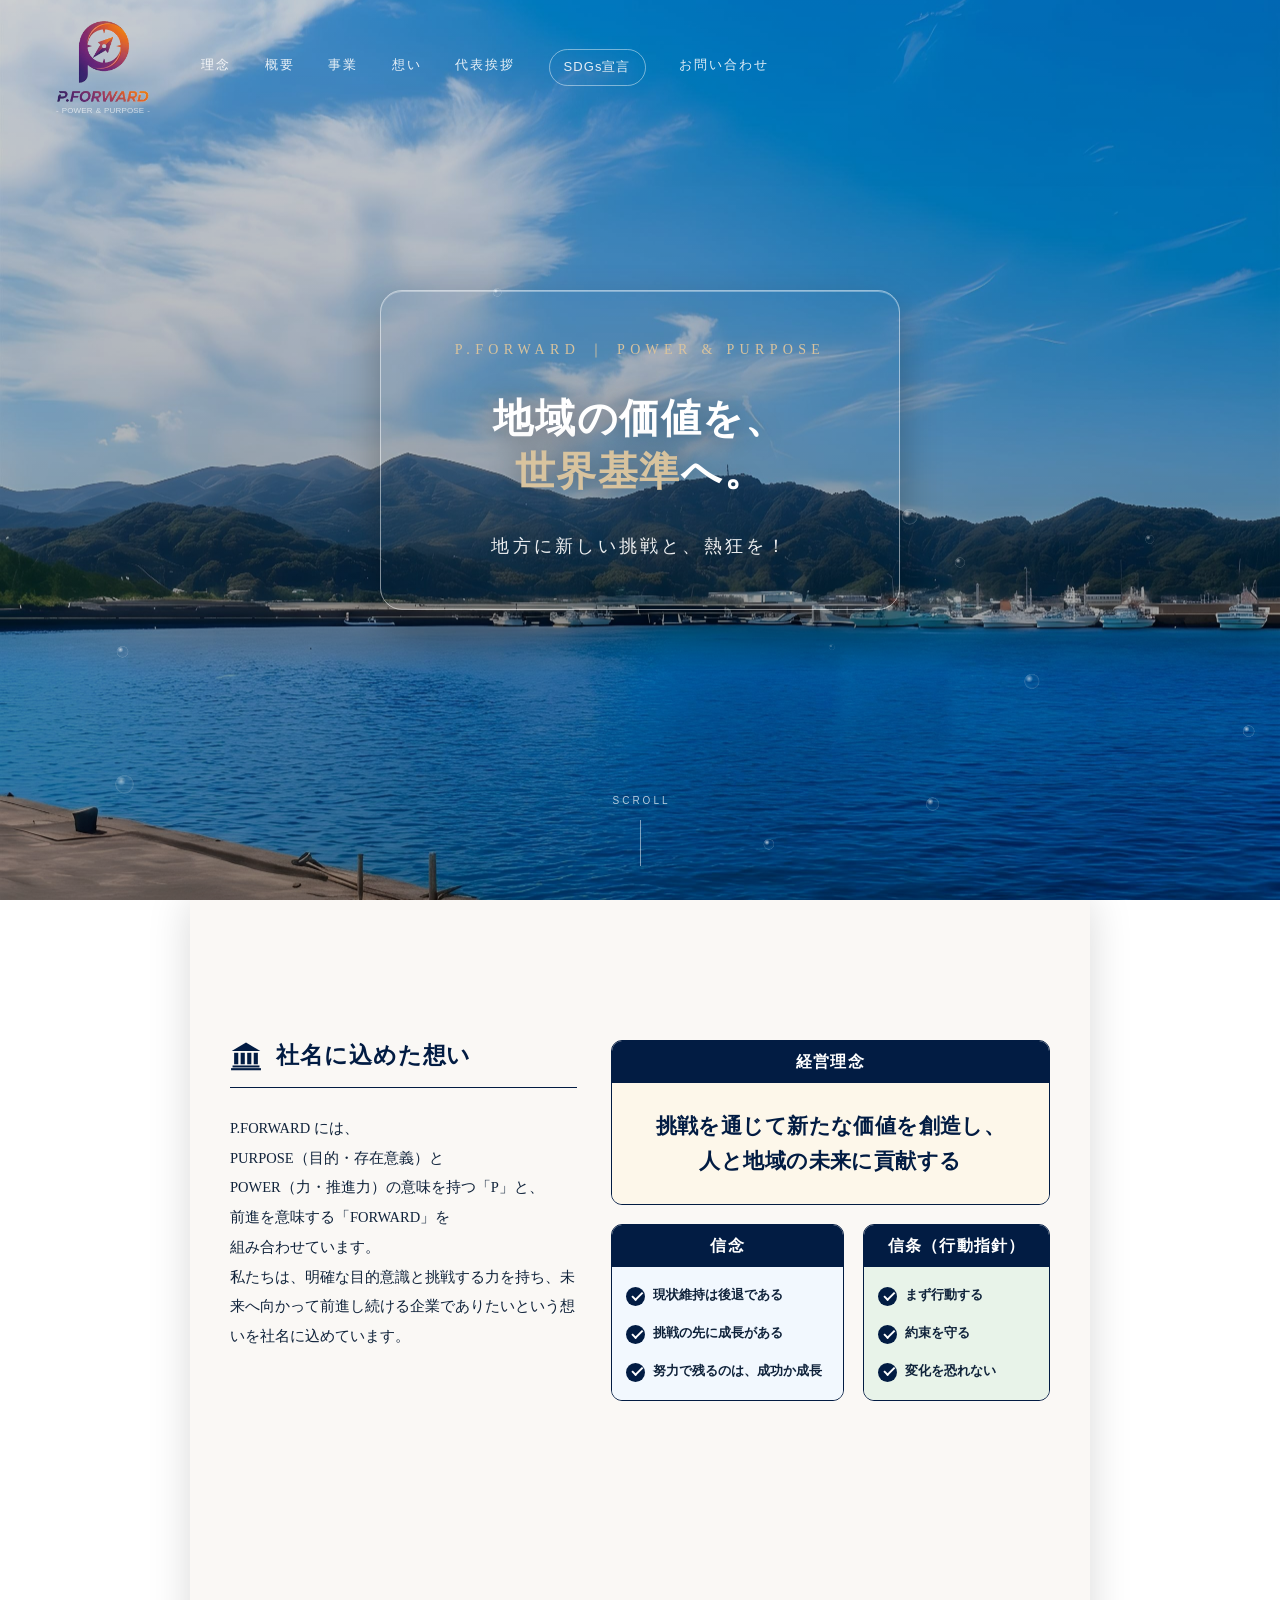
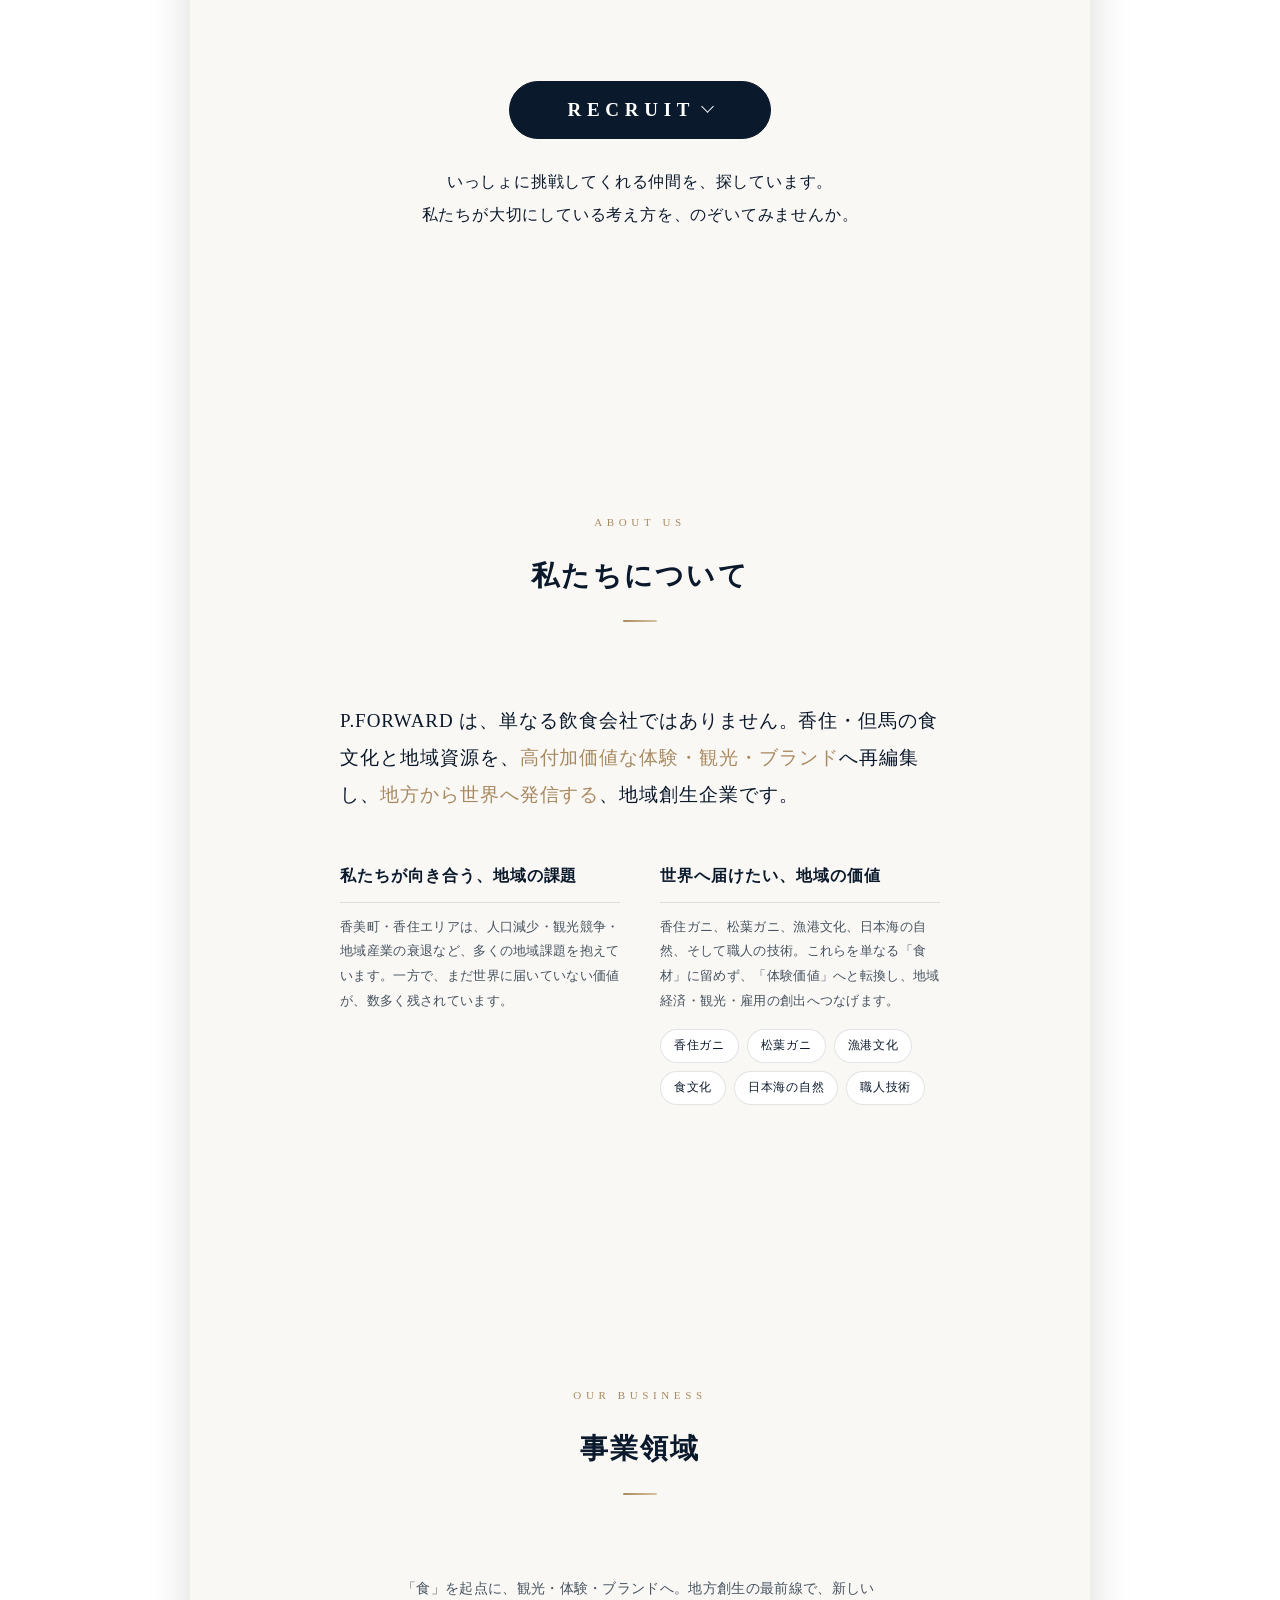
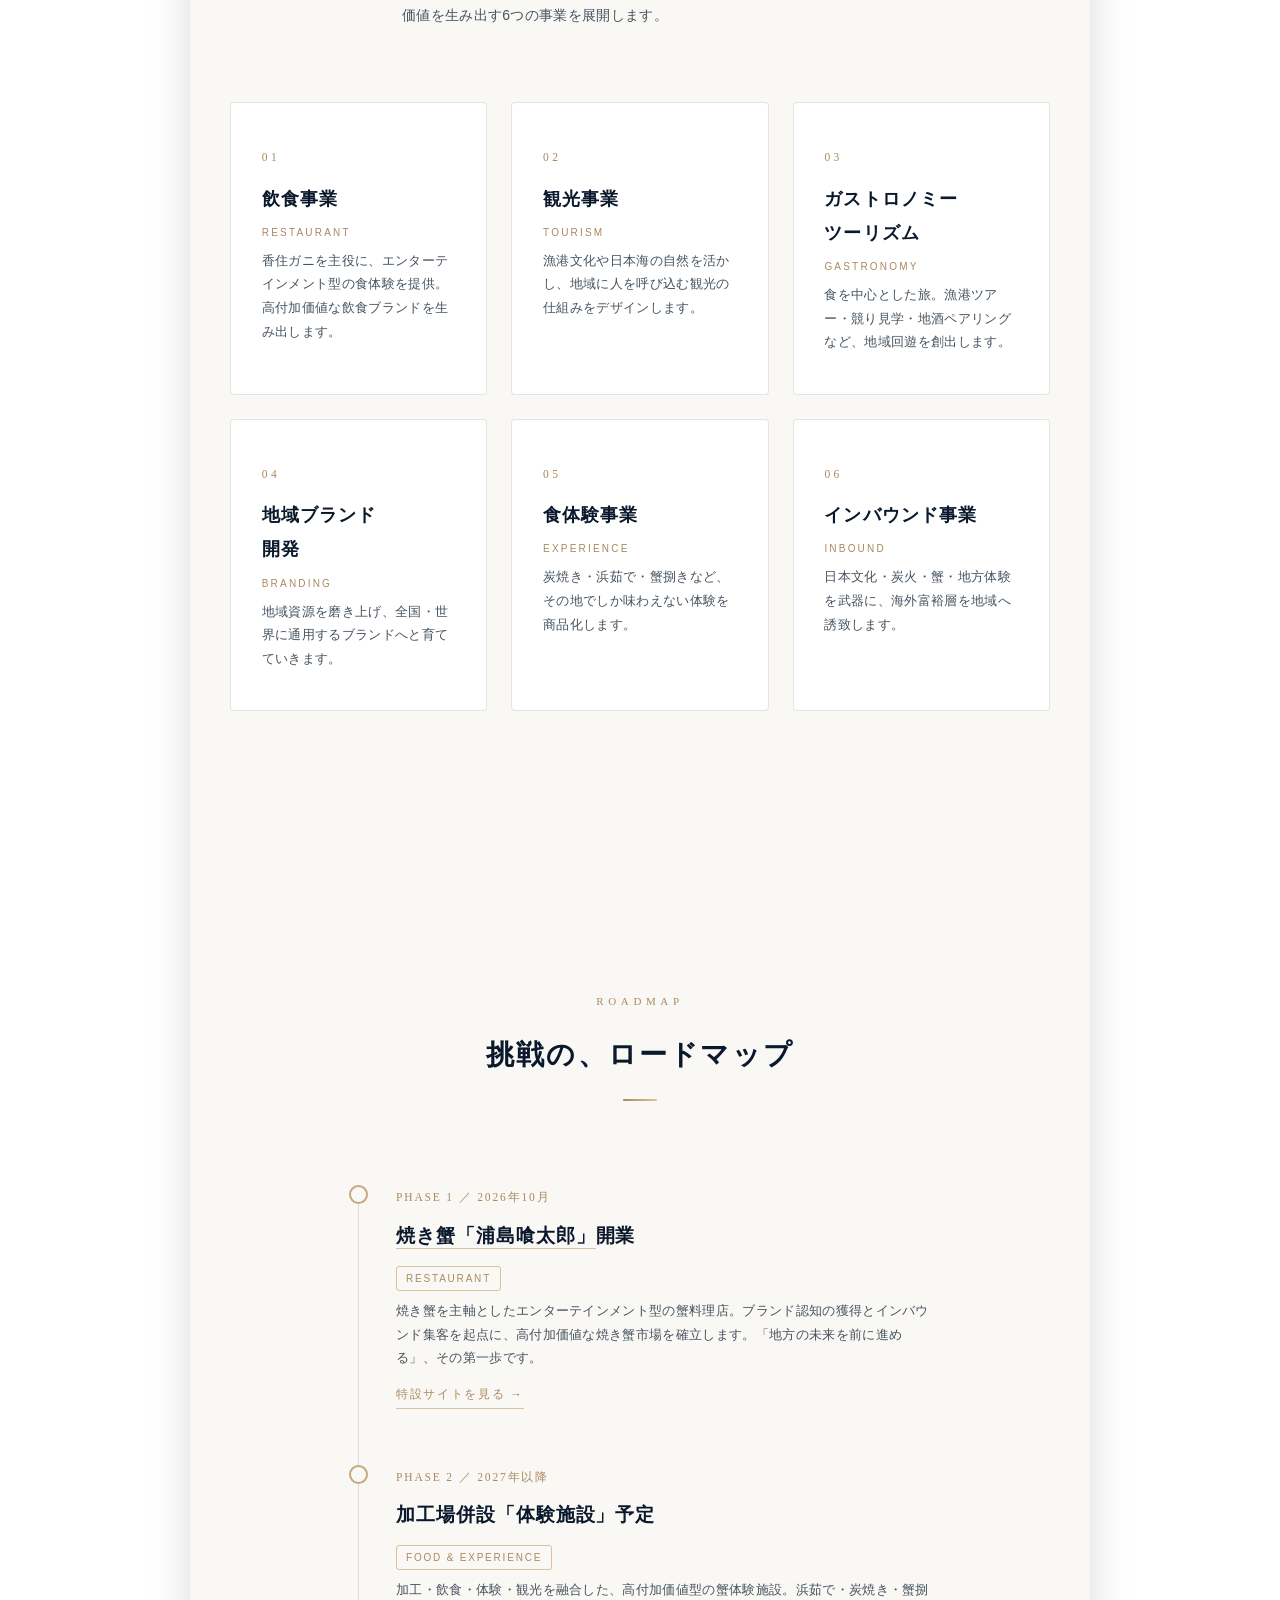
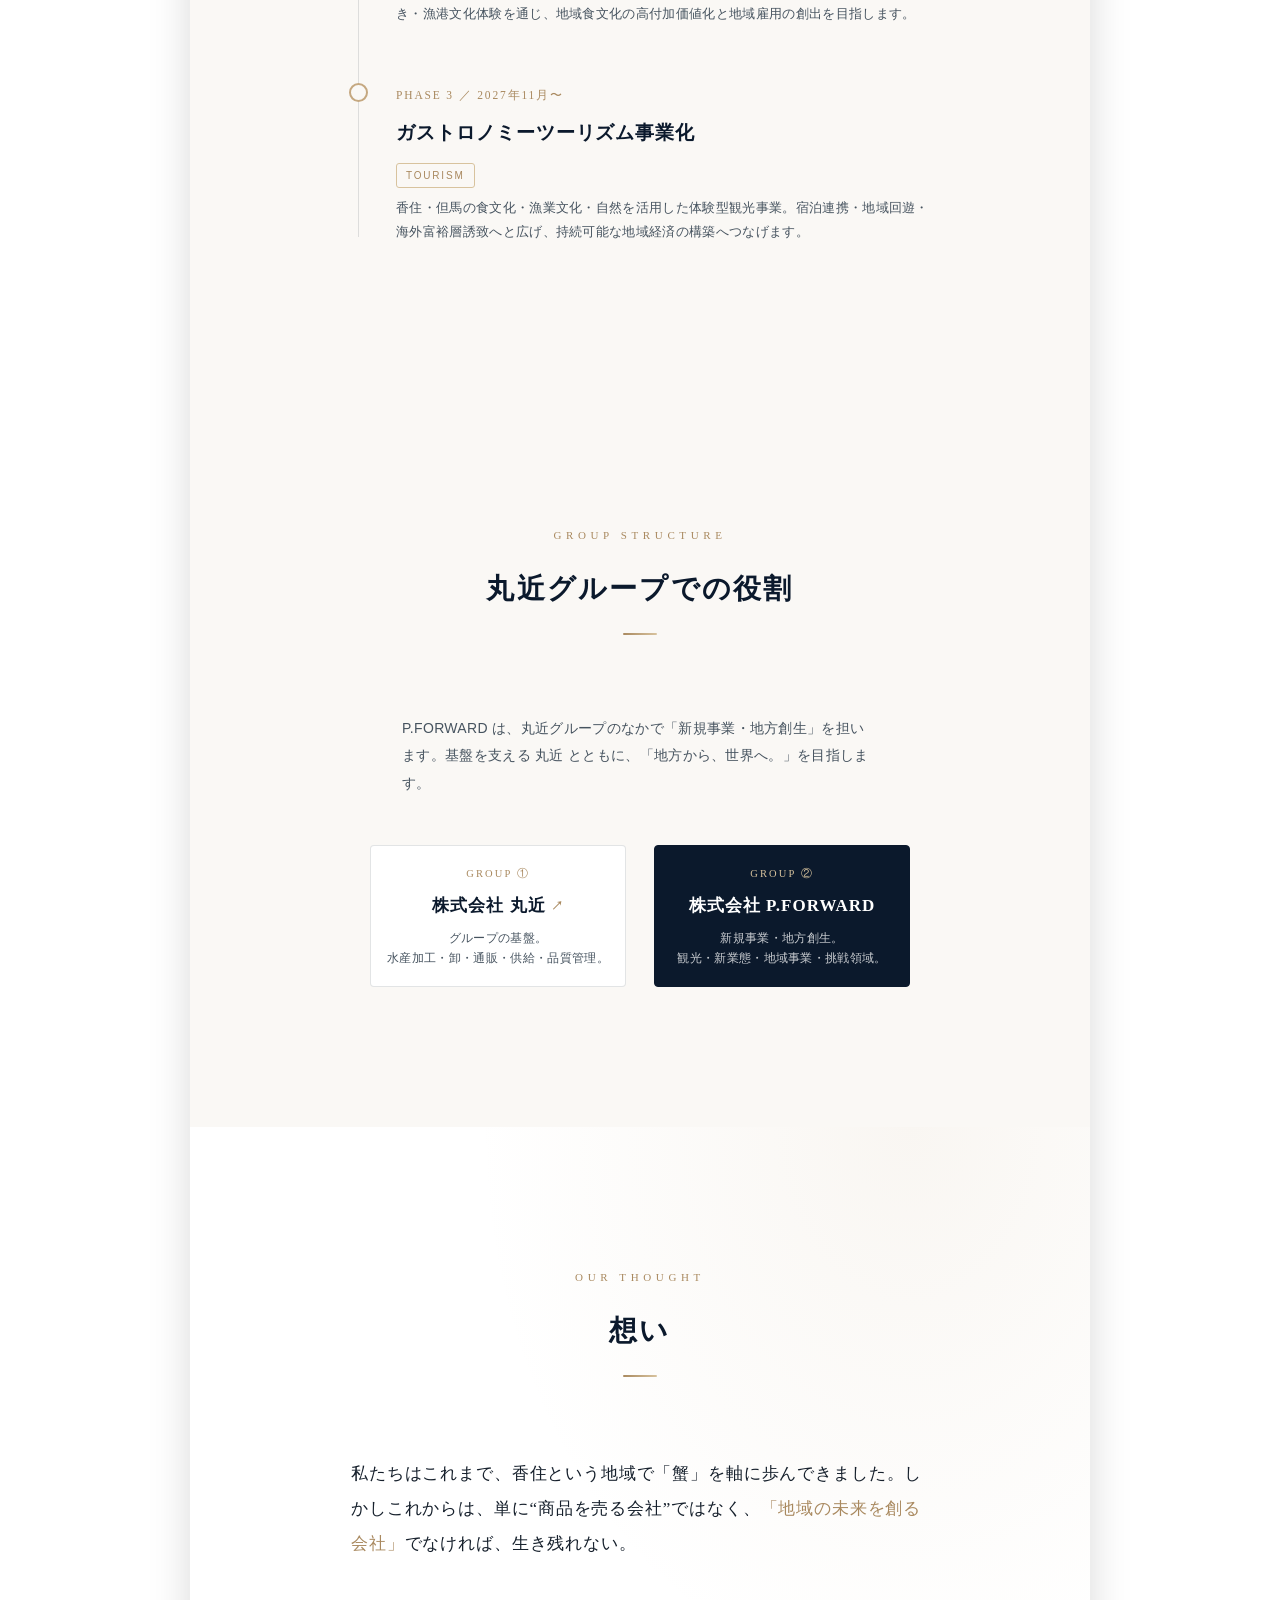
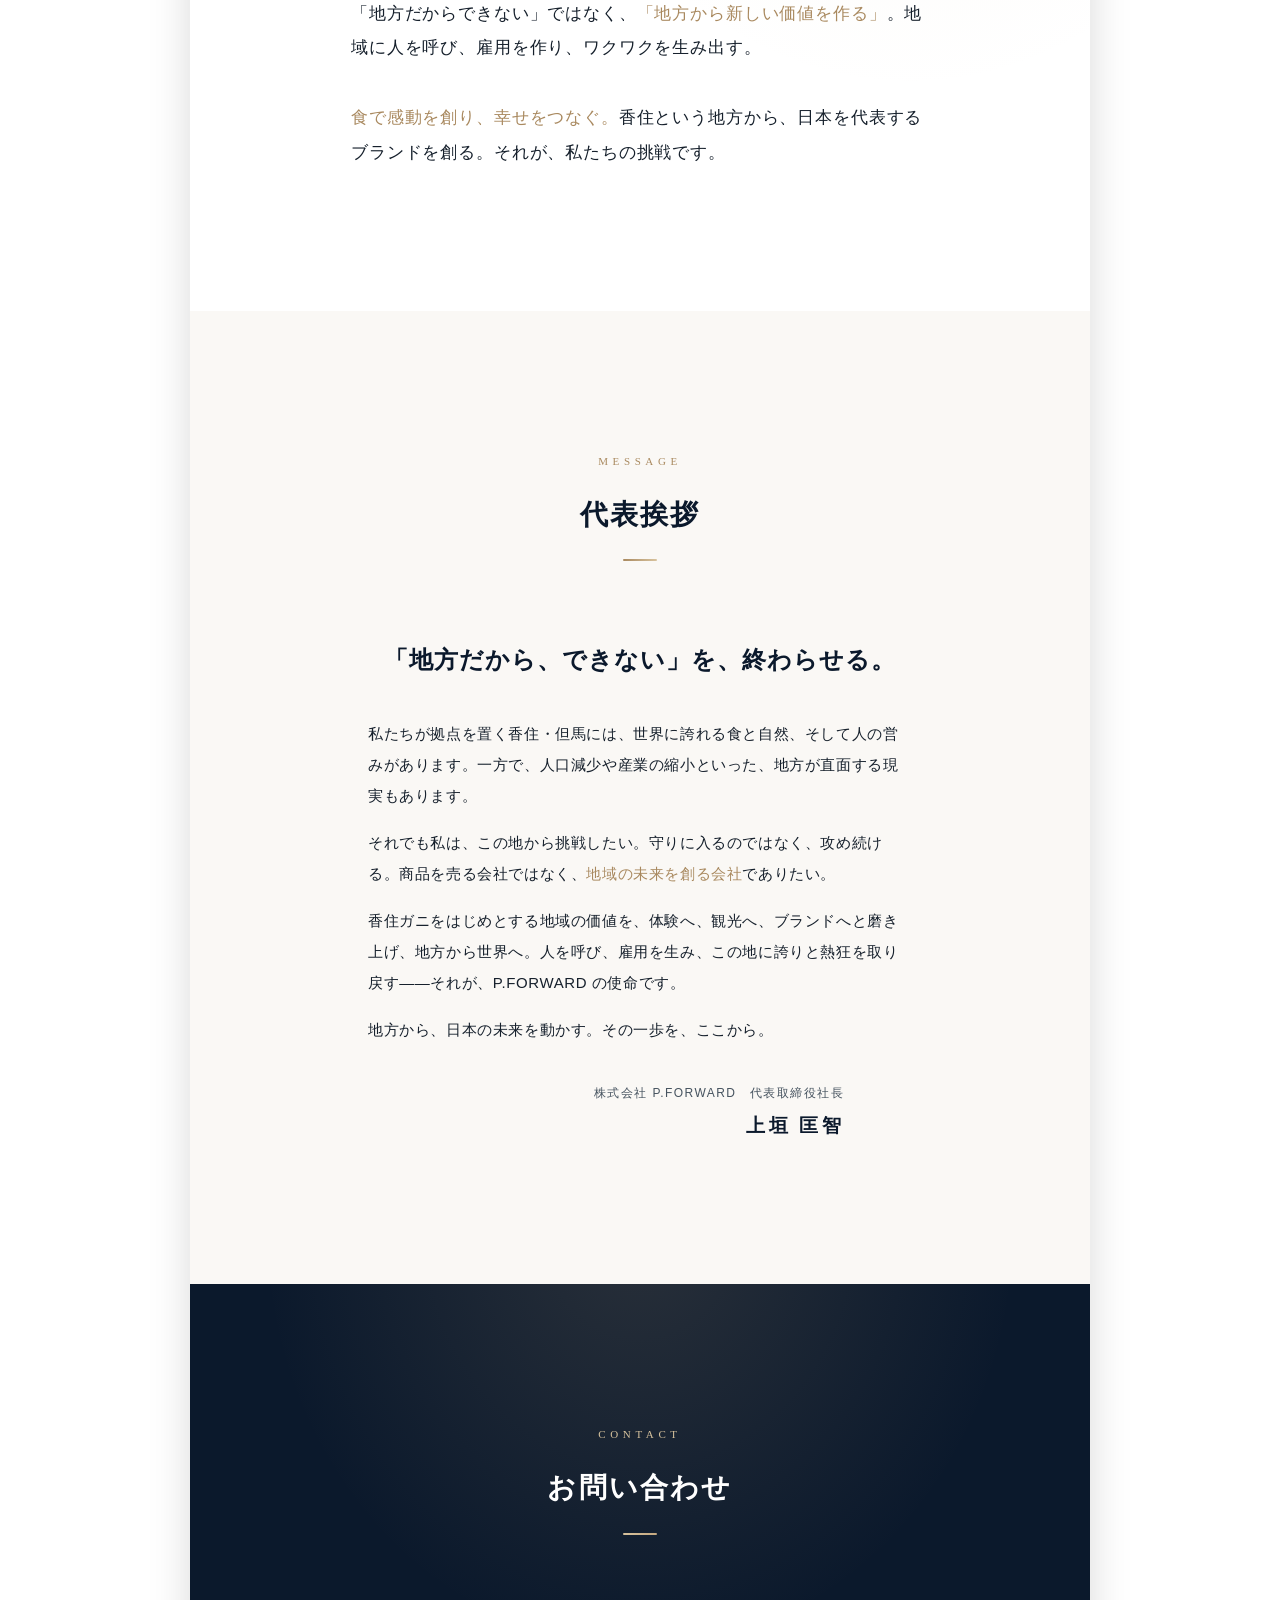
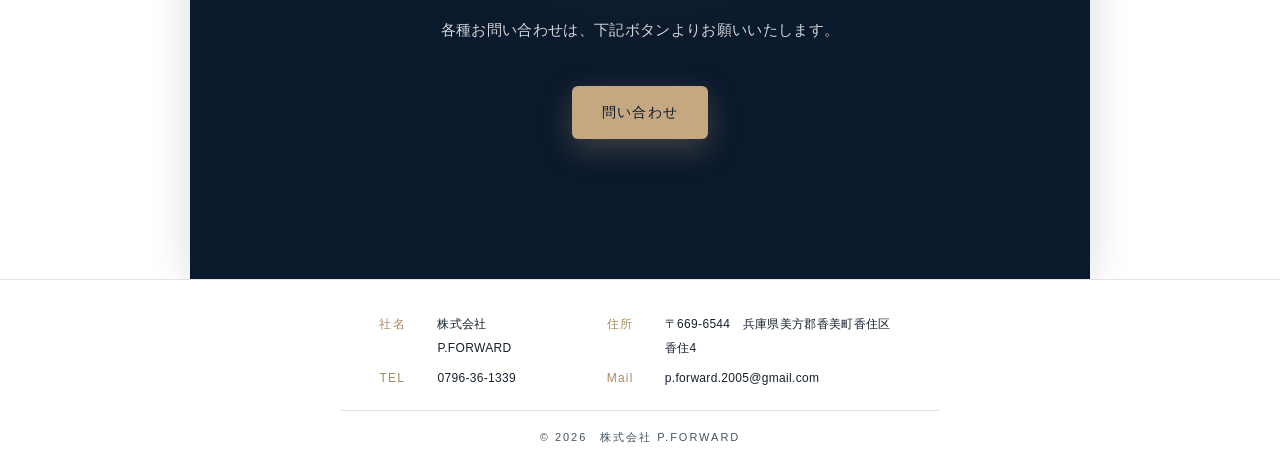
==== index.html @ 1eac5282 "P.FORWARD: ロードマップの店名から浦島喰太郎の特設サイトへリンク index.html の PHASE1 見出し「焼き蟹「浦島喰太郎」開業」のうち、 店名部分を ku-taro.html へ" ====
<!DOCTYPE html>
<html lang="ja">
<head>
<meta charset="UTF-8" />
<meta name="viewport" content="width=device-width, initial-scale=1.0" />
<title>株式会社 P.FORWARD｜公式</title>
<meta name="description" content="株式会社 P.FORWARD（兵庫県香住）｜地域の価値を、世界基準へ。香住・但馬の食文化と地域資源を、高付加価値な体験・観光・ブランドへ再編集し、地方から世界へ発信する地域創生企業です。" />

<!-- ============ ファビコン ============ -->
<link rel="icon" href="images/favicon.ico" sizes="any" />
<link rel="icon" type="image/png" sizes="32x32" href="images/favicon-32.png" />
<link rel="icon" type="image/png" sizes="512x512" href="images/favicon.png" />
<link rel="apple-touch-icon" href="images/apple-touch-icon.png" />

<!-- ============ SEO ============ -->
<meta name="keywords" content="P.FORWARD,地方創生,香住,香美町,但馬,飲食,観光,ガストロノミーツーリズム,インバウンド,兵庫,蟹,香住ガニ,地域ブランド" />
<meta name="author" content="株式会社 P.FORWARD" />
<meta name="robots" content="index, follow" />
<link rel="canonical" href="https://p.forward.mrck.jp/" />

<!-- OGP（SNS・LINE シェア用） -->
<meta property="og:type" content="website" />
<meta property="og:url" content="https://p.forward.mrck.jp/" />
<meta property="og:title" content="株式会社 P.FORWARD｜地域の価値を、世界基準へ" />
<meta property="og:description" content="地域の価値を、世界基準へ。香住・但馬の食文化と地域資源を、高付加価値な体験・観光・ブランドへ再編集し、地方から世界へ発信する地域創生企業。" />
<meta property="og:image" content="https://p.forward.mrck.jp/images/IMG01.jpg" />
<meta property="og:locale" content="ja_JP" />
<meta property="og:site_name" content="株式会社 P.FORWARD" />

<!-- Twitter / X Card -->
<meta name="twitter:card" content="summary_large_image" />
<meta name="twitter:title" content="株式会社 P.FORWARD｜地域の価値を、世界基準へ" />
<meta name="twitter:description" content="地域の価値を、世界基準へ。香住・但馬の食文化と地域資源を高付加価値な体験・観光・ブランドへ。" />
<meta name="twitter:image" content="https://p.forward.mrck.jp/images/IMG01.jpg" />

<!-- 構造化データ（JSON-LD） -->
<script type="application/ld+json">
{
  "@context": "https://schema.org",
  "@type": "Organization",
  "name": "株式会社 P.FORWARD",
  "alternateName": "P.FORWARD Co.,Ltd.",
  "url": "https://p.forward.mrck.jp/",
  "logo": "https://p.forward.mrck.jp/images/logo.png",
  "description": "地域の価値を、世界基準へ。香住・但馬の食文化と地域資源を、高付加価値な体験・観光・ブランドへ再編集し、地方から世界へ発信する地域創生企業。",
  "address": {
    "@type": "PostalAddress",
    "postalCode": "669-6544",
    "addressCountry": "JP",
    "addressRegion": "兵庫県",
    "addressLocality": "美方郡香美町香住区香住4"
  },
  "telephone": "0796-36-1339",
  "email": "p.forward.2005@gmail.com",
  "areaServed": "JP",
  "founder": {
    "@type": "Person",
    "name": "上垣 匡智",
    "jobTitle": "代表取締役社長"
  },
  "contactPoint": {
    "@type": "ContactPoint",
    "telephone": "+81-796-36-1339",
    "email": "p.forward.2005@gmail.com",
    "contactType": "customer service",
    "areaServed": "JP",
    "availableLanguage": ["Japanese"]
  }
}
</script>

<!-- ============ セキュリティ ============ -->
<!-- MIME スニッフィング防止 -->
<meta http-equiv="X-Content-Type-Options" content="nosniff" />
<!-- クリックジャッキング攻撃防止 -->
<meta http-equiv="X-Frame-Options" content="SAMEORIGIN" />
<!-- リファラ情報の制限（外部サイトへの情報漏洩防止） -->
<meta name="referrer" content="strict-origin-when-cross-origin" />
<!-- コンテンツセキュリティポリシー（XSS・不正スクリプト対策） -->
<!-- frame-ancestors でクリックジャッキングを防止（metaでも有効。X-Frame-Optionsはmetaでは効かないため、こちらで担保） -->
<meta http-equiv="Content-Security-Policy"
  content="default-src 'self';
           base-uri 'self';
           object-src 'none';
           frame-ancestors 'none';
           form-action 'self';
           style-src 'self' 'unsafe-inline' https://fonts.googleapis.com;
           font-src 'self' https://fonts.gstatic.com;
           img-src 'self' data: blob:;
           script-src 'self';
           connect-src 'self';" />
<!-- 電話番号の自動リンク化を防止 -->
<meta name="format-detection" content="telephone=no" />

<link rel="preconnect" href="https://fonts.googleapis.com" />
<link rel="preconnect" href="https://fonts.gstatic.com" crossorigin />
<link href="https://fonts.googleapis.com/css2?family=Shippori+Mincho:wght@500;600;700&family=Noto+Sans+JP:wght@300;400;500;700&display=swap" rel="stylesheet" />

<!-- ?v= はキャッシュ対策。CSSを更新したらこの数字も必ず上げること -->
<link rel="stylesheet" href="css/style.css?v=20260831" />
</head>
<body>

<!-- ============ ヘッダー ============ -->
<header class="site" id="header">
  <div class="brand">
    <a href="#top"><img src="images/logo.png" alt="株式会社 P.FORWARD" class="brand-logo" width="339" height="300" decoding="async" fetchpriority="high" /></a>
    <span class="tagline">- POWER &amp; PURPOSE -</span>
  </div>
  <button class="nav-toggle" id="navToggle" aria-label="メニューを開く" aria-expanded="false" aria-controls="primaryNav">
    <span></span><span></span><span></span>
  </button>
  <nav id="primaryNav">
    <div class="nav-panel">
      <a href="#creed">理念</a>
      <a href="#about">概要</a>
      <a href="#direction">事業</a>
      <a href="#thought">想い</a>
      <a href="#message">代表挨拶</a>
      <a href="sdgs.html" class="nav-badge">SDGs宣言</a>
      <a href="#contact">お問い合わせ</a>
    </div>
  </nav>
</header>

<!-- ============ ヒーロー ============ -->
<section class="hero" id="top">
  <div class="hero__slides" id="slides">
    <div class="hero__slide s1 active"></div>
    <div class="hero__slide s3"></div>
    <div class="hero__slide s4"></div>
    <div class="hero__slide s5"></div>
  </div>
  <canvas class="hero__bubbles" aria-hidden="true"></canvas>

  <div class="hero__inner">
    <p class="hero__eyebrow">P.FORWARD ｜ POWER &amp; PURPOSE</p>
    <h1 class="hero__title">地域の価値を、<br /><span class="accent">世界基準</span>へ。</h1>
    <p class="hero__sub">地方に新しい挑戦と、熱狂を！</p>
  </div>

  <div class="hero__scroll"><span>SCROLL</span><i></i></div>
</section>

<!-- ============ 経営理念（社名に込めた想い／経営理念・信念・信条） ============ -->
<div class="content-wrapper">
<section class="section creed" id="creed">
  <div class="wrap">
    <div class="creed__board">

      <!-- 左：社名に込めた想い -->
      <div class="naming reveal">
        <h2 class="naming__head">
          <svg class="naming__icon" viewBox="0 0 24 24" aria-hidden="true" focusable="false">
            <path d="M12 1.9 22.7 8.2H1.3Z" />
            <rect x="3.1"  y="9.6" width="3.1" height="8.6" />
            <rect x="8.0"  y="9.6" width="3.1" height="8.6" />
            <rect x="12.9" y="9.6" width="3.1" height="8.6" />
            <rect x="17.8" y="9.6" width="3.1" height="8.6" />
            <rect x="1.9"  y="19.1" width="20.2" height="1.5" />
            <rect x="0.8"  y="21.1" width="22.4" height="1.6" />
          </svg>
          社名に込めた想い
        </h2>
        <p class="naming__body">
          P.FORWARD には、<br />
          PURPOSE（目的・存在意義）と<br />
          POWER（力・推進力）の意味を持つ「P」と、<br />
          前進を意味する「FORWARD」を<br />
          組み合わせています。<br />
          私たちは、明確な目的意識と挑戦する力を持ち、未来へ向かって前進し続ける企業でありたいという想いを社名に込めています。
        </p>
      </div>

      <!-- 右：経営理念／信念／信条 -->
      <div class="creed__panels">
        <div class="pbox pbox--mission reveal">
          <p class="pbox__head">経営理念</p>
          <div class="pbox__body">
            <p class="pbox__stmt">挑戦を通じて新たな価値を創造し、<br />人と地域の未来に貢献する</p>
          </div>
        </div>

        <div class="creed__duo">
          <div class="pbox pbox--belief reveal">
            <p class="pbox__head">信念</p>
            <div class="pbox__body">
              <ul class="checks">
                <li>現状維持は後退である</li>
                <li>挑戦の先に成長がある</li>
                <li>努力で残るのは、成功か成長</li>
              </ul>
            </div>
          </div>
          <div class="pbox pbox--credo reveal">
            <p class="pbox__head">信条（行動指針）</p>
            <div class="pbox__body">
              <ul class="checks">
                <li>まず行動する</li>
                <li>約束を守る</li>
                <li>変化を恐れない</li>
              </ul>
            </div>
          </div>
        </div>
      </div>

    </div>
  </div>
</section>

<!-- ============ リクルート（RECRUIT／捨てる信念） ============ -->
<section class="section recruit" id="recruit">
  <div class="wrap">
    <div class="recruit__cta reveal">
      <button class="recruit__btn" id="recruitToggle" type="button"
              aria-expanded="false" aria-controls="recruitPanel">
        <span class="recruit__btn-en">RECRUIT</span>
        <span class="recruit__btn-mark" aria-hidden="true"></span>
      </button>
      <p class="recruit__lead">
        いっしょに挑戦してくれる仲間を、探しています。<br />
        私たちが大切にしている考え方を、のぞいてみませんか。
      </p>
    </div>

    <div class="recruit__panel" id="recruitPanel" hidden>
      <div class="discard">
        <p class="discard__ribbon">捨てる信念</p>
        <p class="discard__sub"><em>20代</em>で「化ける奴」がこっそり捨てた <em>10</em> のこと</p>
        <ul class="discard__grid">
        <li class="dc__item">
          <p class="dc__title"><span class="dc__no">1</span>嫌われないための</p>
          <p class="dc__label">【八方美人】</p>
          <svg class="dc__icon" viewBox="0 0 36 36" aria-hidden="true" focusable="false"><path d="M3.5 11.2c0-1.5 1.2-2.6 2.7-2.4 2.9.4 6 .4 8.9 0 1.5-.2 2.7.9 2.7 2.4 0 9.6-3 16.4-7.2 16.4S3.5 20.8 3.5 11.2Z"/><circle cx="8" cy="15" r="1.6" fill="var(--dc-card)"/><circle cx="13.6" cy="15" r="1.6" fill="var(--dc-card)"/><path d="M8.2 20.4c1.5 1.5 4.1 1.5 5.6 0" fill="none" stroke="var(--dc-card)" stroke-width="1.5" stroke-linecap="round"/><path d="M18.4 15.6c0-1.5 1.2-2.6 2.7-2.4 2.9.4 6 .4 8.9 0 1.5-.2 2.7.9 2.7 2.4 0 9.6-3 16.4-7.2 16.4s-7.1-6.8-7.1-16.4Z"/><circle cx="22.9" cy="19.4" r="1.6" fill="var(--dc-card)"/><circle cx="28.5" cy="19.4" r="1.6" fill="var(--dc-card)"/><path d="M22.6 26.6c1.6-1.6 4.6-1.6 6.2 0" fill="none" stroke="var(--dc-card)" stroke-width="1.5" stroke-linecap="round"/></svg>
        </li>
        <li class="dc__item">
          <p class="dc__title"><span class="dc__no">2</span>群れて傷を舐め合う</p>
          <p class="dc__label">【ぬるい友達】</p>
          <svg class="dc__icon" viewBox="0 0 36 36" aria-hidden="true" focusable="false"><circle cx="8.5" cy="13.5" r="4"/><path d="M2 27c0-3.6 2.9-6.5 6.5-6.5S15 23.4 15 27v1.5H2Z"/><circle cx="27.5" cy="13.5" r="4"/><path d="M21 27c0-3.6 2.9-6.5 6.5-6.5S34 23.4 34 27v1.5H21Z"/><circle cx="18" cy="11" r="5"/><path d="M9.6 27.4C9.6 22.8 13.4 19 18 19s8.4 3.8 8.4 8.4V30H9.6Z"/></svg>
        </li>
        <li class="dc__item">
          <p class="dc__title"><span class="dc__no">3</span>成果を出したことがない人の</p>
          <p class="dc__label">【アドバイス】</p>
          <svg class="dc__icon" viewBox="0 0 36 36" aria-hidden="true" focusable="false"><path d="M3 12.6C3 9.5 5.5 7 8.6 7h11.2c3.1 0 5.6 2.5 5.6 5.6v5.2c0 3.1-2.5 5.6-5.6 5.6h-6.6L8 28.6V23.4h.6C5.5 23.4 3 20.9 3 17.8Z" fill="none" stroke="currentColor" stroke-width="2" stroke-linejoin="round"/><circle cx="26.5" cy="24" r="7" fill="none" stroke="currentColor" stroke-width="2"/><path d="m23.6 21.1 5.8 5.8m0-5.8-5.8 5.8" fill="none" stroke="currentColor" stroke-width="2" stroke-linecap="round"/></svg>
        </li>
        <li class="dc__item">
          <p class="dc__title"><span class="dc__no">4</span>自分の非を認めない</p>
          <p class="dc__label">【ちっぽけなプライド】</p>
          <svg class="dc__icon" viewBox="0 0 36 36" aria-hidden="true" focusable="false"><path d="M18 5.5v3M11.6 7.6l1.6 2.6M24.4 7.6l-1.6 2.6" fill="none" stroke="currentColor" stroke-width="2" stroke-linecap="round"/><circle cx="18" cy="16" r="4.4" fill="none" stroke="currentColor" stroke-width="2"/><path d="M8 30c0-4.4 4.5-7.4 10-7.4S28 25.6 28 30" fill="none" stroke="currentColor" stroke-width="2" stroke-linecap="round"/><path d="m9.4 25.4 17.2 3.2M26.6 25.4 9.4 28.6" fill="none" stroke="currentColor" stroke-width="2" stroke-linecap="round"/></svg>
        </li>
        <li class="dc__item">
          <p class="dc__title"><span class="dc__no">5</span>「いつか報われる」という</p>
          <p class="dc__label">【神頼みの思考】</p>
          <svg class="dc__icon" viewBox="0 0 36 36" aria-hidden="true" focusable="false"><path d="M3 7.2h30v3.4H3zM5.4 12.6h25.2v2.8H5.4zM8.6 15.4h3.6V30H8.6zM23.8 15.4h3.6V30h-3.6z"/></svg>
        </li>
        <li class="dc__item">
          <p class="dc__title"><span class="dc__no">6</span>一回断られただけで折れる</p>
          <p class="dc__label">【豆腐のメンタル】</p>
          <svg class="dc__icon" viewBox="0 0 36 36" aria-hidden="true" focusable="false"><path d="M18 4.6 31.4 11v14L18 31.4 4.6 25V11Z" fill="none" stroke="currentColor" stroke-width="2" stroke-linejoin="round"/><path d="M4.6 11 18 17.4 31.4 11M18 17.4v14" fill="none" stroke="currentColor" stroke-width="2" stroke-linejoin="round"/></svg>
        </li>
        <li class="dc__item">
          <p class="dc__title"><span class="dc__no">7</span>過去の栄光を語る</p>
          <p class="dc__label">【居心地のいい時間】</p>
          <svg class="dc__icon" viewBox="0 0 36 36" aria-hidden="true" focusable="false"><path d="M8 4.4h20M8 31.6h20" fill="none" stroke="currentColor" stroke-width="2.4" stroke-linecap="round"/><path d="M10.6 4.4c0 6.6 7.4 9.4 7.4 13.6S10.6 25 10.6 31.6M25.4 4.4c0 6.6-7.4 9.4-7.4 13.6s7.4 7 7.4 13.6" fill="none" stroke="currentColor" stroke-width="2" stroke-linejoin="round"/><path d="M14 27.6c1.2-1.6 6.8-1.6 8 0" fill="none" stroke="currentColor" stroke-width="2" stroke-linecap="round"/></svg>
        </li>
        <li class="dc__item">
          <p class="dc__title"><span class="dc__no">8</span>自分より格下の人間と比べる</p>
          <p class="dc__label">【安心感】</p>
          <svg class="dc__icon" viewBox="0 0 36 36" aria-hidden="true" focusable="false"><rect x="4" y="23.6" width="5.6" height="7.6" rx="1"/><rect x="12.2" y="18.6" width="5.6" height="12.6" rx="1"/><rect x="20.4" y="13" width="5.6" height="18.2" rx="1"/><rect x="28.6" y="7" width="5.6" height="24.2" rx="1"/></svg>
        </li>
        <li class="dc__item">
          <p class="dc__title"><span class="dc__no">9</span>感情に振り回される</p>
          <p class="dc__label">【ムラのある行動】</p>
          <svg class="dc__icon" viewBox="0 0 36 36" aria-hidden="true" focusable="false"><path d="M2 22.4h3.4l2.2-4.6 2.6 11.4 3-24.4 3.2 27 3-21.4 2.6 13.6 2.4-8.2 2.2 4.6H34" fill="none" stroke="currentColor" stroke-width="2" stroke-linecap="round" stroke-linejoin="round"/></svg>
        </li>
        <li class="dc__item">
          <p class="dc__title"><span class="dc__no">10</span>誰かがチャンスをくれるという</p>
          <p class="dc__label">【受動的な甘え】</p>
          <svg class="dc__icon" viewBox="0 0 36 36" aria-hidden="true" focusable="false"><rect x="5.4" y="13" width="4" height="10.4" rx="2"/><rect x="10.4" y="8" width="4" height="14.4" rx="2"/><rect x="15.4" y="6" width="4" height="16.4" rx="2"/><rect x="20.4" y="9" width="4" height="13.4" rx="2"/><path d="M5.4 19.6h19v5c0 3.5-2.8 6.3-6.3 6.3h-6.4c-3.5 0-6.3-2.8-6.3-6.3v-5Z"/><path d="M28.4 9.8 32.6 7M29.6 14.8l4.4.2M26 5.6 28.6 2.2" fill="none" stroke="currentColor" stroke-width="2" stroke-linecap="round"/></svg>
        </li>
        </ul>
      </div>
      <div class="recruit__backwrap">
        <button class="recruit__back" id="recruitBack" type="button">戻る</button>
      </div>
    </div>
  </div>
</section>

<!-- ============ 概要（About / 事業背景） ============ -->
<section class="section" id="about">
  <div class="wrap">
    <div class="sec-head reveal">
      <span class="en">ABOUT US</span>
      <h2 class="ja">私たちについて</h2>
    </div>

    <p class="about__lead reveal">
      P.FORWARD は、単なる飲食会社ではありません。香住・但馬の食文化と地域資源を、<span class="accent">高付加価値な体験・観光・ブランド</span>へ再編集し、<span class="accent">地方から世界へ発信する</span>、地域創生企業です。
    </p>

    <div class="about__cols">
      <div class="reveal">
        <h3>私たちが向き合う、地域の課題</h3>
        <p>香美町・香住エリアは、人口減少・観光競争・地域産業の衰退など、多くの地域課題を抱えています。一方で、まだ世界に届いていない価値が、数多く残されています。</p>
      </div>
      <div class="reveal">
        <h3>世界へ届けたい、地域の価値</h3>
        <p>香住ガニ、松葉ガニ、漁港文化、日本海の自然、そして職人の技術。これらを単なる「食材」に留めず、「体験価値」へと転換し、地域経済・観光・雇用の創出へつなげます。</p>
        <div class="tags">
          <span>香住ガニ</span><span>松葉ガニ</span><span>漁港文化</span>
          <span>食文化</span><span>日本海の自然</span><span>職人技術</span>
        </div>
      </div>
    </div>
  </div>
</section>

<!-- ============ 方向性（事業領域） ============ -->
<section class="section creed" id="direction">
  <div class="wrap">
    <div class="sec-head reveal">
      <span class="en">OUR BUSINESS</span>
      <h2 class="ja">事業領域</h2>
    </div>
    <p class="lead reveal">
      「食」を起点に、観光・体験・ブランドへ。地方創生の最前線で、新しい価値を生み出す6つの事業を展開します。
    </p>
    <div class="cards" style="margin-top:clamp(40px,6vw,72px);">
      <div class="card reveal"><span class="no">01</span><h3>飲食事業<small>RESTAURANT</small></h3><p>香住ガニを主役に、エンターテインメント型の食体験を提供。高付加価値な飲食ブランドを生み出します。</p></div>
      <div class="card reveal"><span class="no">02</span><h3>観光事業<small>TOURISM</small></h3><p>漁港文化や日本海の自然を活かし、地域に人を呼び込む観光の仕組みをデザインします。</p></div>
      <div class="card reveal"><span class="no">03</span><h3>ガストロノミー<br />ツーリズム<small>GASTRONOMY</small></h3><p>食を中心とした旅。漁港ツアー・競り見学・地酒ペアリングなど、地域回遊を創出します。</p></div>
      <div class="card reveal"><span class="no">04</span><h3>地域ブランド<br />開発<small>BRANDING</small></h3><p>地域資源を磨き上げ、全国・世界に通用するブランドへと育てていきます。</p></div>
      <div class="card reveal"><span class="no">05</span><h3>食体験事業<small>EXPERIENCE</small></h3><p>炭焼き・浜茹で・蟹捌きなど、その地でしか味わえない体験を商品化します。</p></div>
      <div class="card reveal"><span class="no">06</span><h3>インバウンド事業<small>INBOUND</small></h3><p>日本文化・炭火・蟹・地方体験を武器に、海外富裕層を地域へ誘致します。</p></div>
    </div>
  </div>
</section>

<!-- ============ 方向性（ロードマップ PHASE） ============ -->
<section class="section roadmap" id="roadmap">
  <div class="wrap">
    <div class="sec-head reveal">
      <span class="en">ROADMAP</span>
      <h2 class="ja">挑戦の、ロードマップ</h2>
    </div>
    <div class="timeline">
      <div class="phase reveal">
        <span class="dot"></span>
        <span class="when">PHASE 1 ／ 2026年10月</span>
        <h4><a href="ku-taro.html">焼き蟹「浦島喰太郎」</a>開業</h4>
        <span class="tag-mini">RESTAURANT</span>
        <p>焼き蟹を主軸としたエンターテインメント型の蟹料理店。ブランド認知の獲得とインバウンド集客を起点に、高付加価値な焼き蟹市場を確立します。「地方の未来を前に進める」、その第一歩です。</p>
        <a href="ku-taro.html" style="display:inline-block;margin-top:12px;font-family:var(--serif);font-size:12px;letter-spacing:.14em;color:var(--gold-deep);border-bottom:1px solid var(--gold-soft);padding-bottom:2px;text-decoration:none;">特設サイトを見る →</a>
      </div>
      <div class="phase reveal">
        <span class="dot"></span>
        <span class="when">PHASE 2 ／ 2027年以降</span>
        <h4>加工場併設「体験施設」予定</h4>
        <span class="tag-mini">FOOD &amp; EXPERIENCE</span>
        <p>加工・飲食・体験・観光を融合した、高付加価値型の蟹体験施設。浜茹で・炭焼き・蟹捌き・漁港文化体験を通じ、地域食文化の高付加価値化と地域雇用の創出を目指します。</p>
      </div>
      <div class="phase reveal">
        <span class="dot"></span>
        <span class="when">PHASE 3 ／ 2027年11月〜</span>
        <h4>ガストロノミーツーリズム事業化</h4>
        <span class="tag-mini">TOURISM</span>
        <p>香住・但馬の食文化・漁業文化・自然を活用した体験型観光事業。宿泊連携・地域回遊・海外富裕層誘致へと広げ、持続可能な地域経済の構築へつなげます。</p>
      </div>
    </div>
  </div>
</section>

<!-- ============ 方向性（グループ内での役割） ============ -->
<section class="section group" id="group">
  <div class="wrap">
    <div class="sec-head reveal">
      <span class="en">GROUP STRUCTURE</span>
      <h2 class="ja">丸近グループでの役割</h2>
    </div>
    <p class="lead reveal">
      P.FORWARD は、丸近グループのなかで「新規事業・地方創生」を担います。基盤を支える <b>丸近</b> とともに、「地方から、世界へ。」を目指します。
    </p>
    <div class="roles">
      <a class="role role--link reveal" href="https://www.kani-mrck.com/"
         target="_blank" rel="noopener"
         aria-label="株式会社 丸近の公式サイトを別タブで開く">
        <span class="badge">GROUP ①</span>
        <h4>株式会社 丸近</h4>
        <p>グループの基盤。<br />水産加工・卸・通販・供給・品質管理。</p>
      </a>
      <div class="role self reveal">
        <span class="badge">GROUP ②</span>
        <h4>株式会社 P.FORWARD</h4>
        <p>新規事業・地方創生。<br />観光・新業態・地域事業・挑戦領域。</p>
      </div>
    </div>
  </div>
</section>

<!-- ============ 想い ============ -->
<section class="section philosophy" id="thought">
  <div class="wrap">
    <div class="sec-head reveal">
      <span class="en">OUR THOUGHT</span>
      <h2 class="ja">想い</h2>
    </div>
    <p class="body reveal">
      私たちはこれまで、香住という地域で「蟹」を軸に歩んできました。しかしこれからは、単に“商品を売る会社”ではなく、<em>「地域の未来を創る会社」</em>でなければ、生き残れない。<br /><br />
      「地方だからできない」ではなく、<em>「地方から新しい価値を作る」</em>。地域に人を呼び、雇用を作り、ワクワクを生み出す。<br /><br />
      <em>食で感動を創り、幸せをつなぐ。</em>香住という地方から、日本を代表するブランドを創る。それが、私たちの挑戦です。
    </p>
  </div>
</section>

<!-- ============ 代表メッセージ ============ -->
<section class="section message" id="message">
  <div class="wrap">
    <div class="sec-head reveal">
      <span class="en">MESSAGE</span>
      <h2 class="ja">代表挨拶</h2>
    </div>
    <p class="message__catch reveal">「地方だから、できない」を、終わらせる。</p>
    <div class="message__body reveal">
      <p>私たちが拠点を置く香住・但馬には、世界に誇れる食と自然、そして人の営みがあります。一方で、人口減少や産業の縮小といった、地方が直面する現実もあります。</p>
      <p>それでも私は、この地から挑戦したい。守りに入るのではなく、攻め続ける。商品を売る会社ではなく、<em>地域の未来を創る会社</em>でありたい。</p>
      <p>香住ガニをはじめとする地域の価値を、体験へ、観光へ、ブランドへと磨き上げ、地方から世界へ。人を呼び、雇用を生み、この地に誇りと熱狂を取り戻す——それが、P.FORWARD の使命です。</p>
      <p>地方から、日本の未来を動かす。その一歩を、ここから。</p>
    </div>
    <p class="message__sign reveal">株式会社 P.FORWARD　代表取締役社長<br /><strong>上垣 匡智</strong></p>
  </div>
</section>

<!-- ============ お問い合わせ（CTA） ============ -->
<section class="section contact" id="contact">
  <div class="wrap">
    <div class="sec-head reveal">
      <span class="en">CONTACT</span>
      <h2 class="ja">お問い合わせ</h2>
    </div>
    <p class="contact__lead reveal">
      各種お問い合わせは、下記ボタンよりお願いいたします。
    </p>
    <div class="contact__actions reveal">
      <a class="btn btn--primary" href="contact.html">問い合わせ</a>
    </div>
  </div>
</section>
</div>

<!-- ============ フッター ============ -->
<footer class="site" id="company">
  <div class="wrap">
    <dl class="f-info">
      <div class="row"><dt>社名</dt><dd>株式会社 P.FORWARD</dd></div>
      <div class="row"><dt>住所</dt><dd>〒669-6544　兵庫県美方郡香美町香住区香住4</dd></div>
      <div class="row"><dt>TEL</dt><dd><a href="tel:0796-36-1339">0796-36-1339</a></dd></div>
      <div class="row"><dt>Mail</dt><dd><a href="mailto:p.forward.2005@gmail.com">p.forward.2005@gmail.com</a></dd></div>
    </dl>
  </div>
  <p class="copy">© 2026　株式会社 P.FORWARD</p>
</footer>

<button class="pagetop" id="pagetop" aria-label="ページトップへ戻る">
  <svg viewBox="0 0 24 24" fill="none" stroke="currentColor" stroke-width="2.5" stroke-linecap="round" stroke-linejoin="round"><polyline points="18 15 12 9 6 15"/></svg>
</button>

<script src="js/main.js"></script>
</body>
</html>
---- css/style.css ----
@charset "UTF-8";
/* ===================================================================
   株式会社 P.FORWARD  オフィシャルサイト  -  style.css
   配色：濃紺 #0b192c / サッゴールド #c5a880 / 生成り白 #faf8f5
   （ブランド・コンセプト資料 ＋ qraud.com の世界観に準拠）
=================================================================== */

:root{
  --navy:        #0b192c;   /* 基調の濃紺（深い夜の海） */
  --navy-2:      #10233b;
  --ink:         #16202c;   /* テキスト（濃紺寄りの黒） */
  --paper:       #ffffff;   /* 白基調 */
  --paper-soft:  #faf8f5;   /* 生成り白（やわらかな余白色） */
  --gold:        #c5a880;   /* アクセント：サッゴールド（上質・和） */
  --gold-soft:   #d8c39e;
  --gold-deep:   #a9895f;
  --line:        rgba(22,32,44,.12);
  --muted:       #46535f;
  --serif: "Shippori Mincho", "Yu Mincho", "游明朝", serif;
  --sans:  "Noto Sans JP", "Hiragino Kaku Gothic ProN", "Meiryo", sans-serif;
  --maxw: 600px;   /* PCでもスマホ同等の細め中央列 */
}

*{ margin:0; padding:0; box-sizing:border-box; }
html{ scroll-behavior:smooth; }
body{
  font-family:var(--sans);
  color:var(--ink);
  background:transparent;
  line-height:1.9;
  -webkit-font-smoothing:antialiased;
  letter-spacing:.02em;
}
img{ display:block; max-width:100%; }
a{ color:inherit; text-decoration:none; }
b{ font-weight:500; }

/* ============ ヘッダー ============ */
header.site{
  position:fixed; inset:0 0 auto 0; z-index:100;
  display:flex; align-items:center; justify-content:flex-start; gap:clamp(24px,4vw,56px);
  padding:20px clamp(20px,5vw,56px);
  transition:background .5s ease, padding .5s ease, box-shadow .5s ease;
}
.brand{
  display:flex; flex-direction:column; line-height:1; gap:4px;
  --logo-h: clamp(52px, 6.5vw, 84px);
  --logo-w: calc(var(--logo-h) * 1.1307);  /* 2543÷2249 の比率 */
}
.brand a{ display:block; line-height:0; }
.brand-logo{
  height: var(--logo-h);
  width: var(--logo-w);
  display: block;
  object-fit: contain;
}
.brand .tagline{
  font-size:8px; letter-spacing:.02em;
  color:rgba(255,255,255,.65); transition:color .5s ease;
  display:block;
  width: var(--logo-w);
  text-align:justify; text-align-last:justify;
}
header.site.scrolled .brand .tagline{ color:var(--gold-deep); }
header.site nav{ display:flex; gap:clamp(16px,2.6vw,38px); }
header.site nav a{
  font-size:13px; letter-spacing:.16em; color:rgba(255,255,255,.88);
  position:relative; padding:4px 0; transition:color .4s ease;
}
header.site nav a::after{
  content:""; position:absolute; left:0; bottom:-2px; width:0; height:1px;
  background:var(--gold); transition:width .4s ease;
}
header.site nav a:hover::after{ width:100%; }
/* SDGs宣言：ページ内アンカーと違い別ページへ遷移するため、バッジ風に区別する */
header.site nav a.nav-badge{
  padding:5px 14px; border:1px solid rgba(255,255,255,.45); border-radius:999px;
  letter-spacing:.08em; transition:color .4s ease, border-color .4s ease;
}
header.site nav a.nav-badge::after{ content:none; }
header.site nav a.nav-badge:hover{ border-color:var(--gold-soft); color:var(--gold-soft); }
header.site.scrolled nav a.nav-badge{ border-color:var(--line); }
header.site.scrolled nav a.nav-badge:hover{ border-color:var(--gold-deep); color:var(--gold-deep); }
/* PCではラッパーを無効化してリンクを直接フレックス配置（モバイルでのみカード化） */
.nav-panel{ display:contents; }

header.site.scrolled{
  background:rgba(255,255,255,.95);
  backdrop-filter:saturate(140%) blur(8px);
  padding:13px clamp(20px,5vw,56px);
  box-shadow:0 1px 0 var(--line);
}
header.site.scrolled .brand .logo{ color:var(--navy); }
header.site.scrolled .brand .tagline{ color:var(--gold-deep); }
header.site.scrolled nav a{ color:var(--ink); }

/* ハンバーガーボタン（モバイルのみ表示） */
.nav-toggle{
  display:none; position:relative; z-index:130; margin-left:auto;
  width:42px; height:42px; border:0; background:transparent; cursor:pointer;
  padding:0; flex-direction:column; align-items:center; justify-content:center; gap:6px;
}
.nav-toggle span{
  display:block; width:26px; height:2px; background:#fff;
  transition:transform .4s ease, opacity .3s ease, background .4s ease;
}
header.site.scrolled .nav-toggle span{ background:var(--navy); }
/* 開いている時は×印に。ドロワーは濃紺背景なのでバーは白に固定 */
header.site.nav-open .nav-toggle span{ background:#fff; }
header.site.nav-open .nav-toggle span:nth-child(1){ transform:translateY(8px) rotate(45deg); }
header.site.nav-open .nav-toggle span:nth-child(2){ opacity:0; }
header.site.nav-open .nav-toggle span:nth-child(3){ transform:translateY(-8px) rotate(-45deg); }

/* ============ ヒーロー ============ */
.hero{
  position:relative; height:100vh; min-height:600px;
  display:flex; align-items:center; justify-content:center;
  text-align:center; color:#fff;
}
.hero__slides{ position:fixed; inset:0; z-index:-2; }
/* 海の泡（写真の上・文字カードの下） */
.hero__bubbles{ position:absolute; inset:0; z-index:1; pointer-events:none; }
@media (min-width: 1025px) {
  .hero__bubbles{ position:fixed; z-index:-1; }
}
.hero__slide{
  position:absolute; inset:0;
  background-size:cover; background-position:center;
  opacity:0; transform:scale(1.08);
  transition:opacity 2.4s ease-in-out, transform 8s ease-in-out;
}
.hero__slide.active{ opacity:1; transform:scale(1); }

.hero__slide.s1{
  background-image:
    linear-gradient(180deg, rgba(0,0,0,.18) 0%, rgba(0,0,0,.38) 100%),
    url("../images/IMG01.jpg");
}
.hero__slide.s3{
  background-image:
    linear-gradient(180deg, rgba(0,0,0,.18) 0%, rgba(0,0,0,.38) 100%),
    url("../images/IMG03.jpg");
}
.hero__slide.s4{
  background-image:
    linear-gradient(180deg, rgba(0,0,0,.18) 0%, rgba(0,0,0,.38) 100%),
    url("../images/IMG04.jpg");
}
.hero__slide.s5{
  background-image:
    linear-gradient(180deg, rgba(0,0,0,.18) 0%, rgba(0,0,0,.38) 100%),
    url("../images/IMG05.jpg");
  /* 全画面いっぱい（cover）。表示位置を下寄りにして島・船・海を中心に、上の空をカット */
  background-position: center 60%;
}

/* 海面のゆらめき（擬似シマー）：下半分だけに淡い光のムラをゆっくり漂わせる。
   画像の海面高さはバラバラなので、幾何学的な歪みではなく“光の濃淡”で水面感を出す。 */
.hero__inner{
  position:relative; z-index:2;
  width:clamp(290px,90vw,520px); margin:0 auto;
  padding:clamp(30px,5vw,46px) clamp(24px,5vw,40px);
  border-radius:22px;
  border:1px solid rgba(255,255,255,.5);          /* 枠 */
  background:transparent;                           /* 普通に透過（ぼかしなし） */
  /* 厚みは出さず、淡く柔らかい影でふわっと浮遊させる */
  box-shadow:
    0 18px 40px rgba(0,0,0,.28),
    inset 0 1px 0 rgba(255,255,255,.35);
}
.hero__eyebrow{
  font-family:var(--serif); letter-spacing:.38em; font-size:clamp(11px,1.4vw,14px);
  color:var(--gold-soft); margin-bottom:28px;
  opacity:0; animation:fadeUp 1.2s ease .4s forwards;
}
.hero__title{
  font-family:var(--serif); font-weight:700;
  font-size:clamp(20px,3.7vw,40px); line-height:1.34; letter-spacing:.04em;
  text-shadow:0 2px 30px rgba(0,0,0,.4);
  opacity:0; animation:fadeUp 1.3s ease .7s forwards;
}
.hero__title .accent{ color:var(--gold-soft); }
.hero__sub{
  margin-top:30px; font-weight:300; font-size:clamp(14px,1.8vw,18px);
  letter-spacing:.18em; color:rgba(255,255,255,.92);
  opacity:0; animation:fadeUp 1.3s ease 1.05s forwards;
}
.hero__scroll{
  position:absolute; left:0; right:0; bottom:34px;
  z-index:2; font-size:10px; color:rgba(255,255,255,.7);
  display:flex; flex-direction:column; align-items:center; gap:10px;
  opacity:0; animation:fadeUp 1.2s ease 1.5s forwards;
}
/* 字間（letter-spacing）の末尾余白を相殺して文字を正確に中央へ */
.hero__scroll span{ letter-spacing:.3em; margin-right:-.3em; }
.hero__scroll i{ width:1px; height:46px; background:rgba(255,255,255,.5); animation:scrollLine 2.2s ease-in-out infinite; transform-origin:top; }

@keyframes scrollLine{ 0%{transform:scaleY(0)} 50%{transform:scaleY(1)} 100%{transform:scaleY(0); transform-origin:bottom} }
@keyframes fadeUp{ from{opacity:0; transform:translateY(22px)} to{opacity:1; transform:translateY(0)} }

/* ============ 共通セクション ============ */
.content-wrapper {
  width: 100%;
  max-width: 900px;
  margin: 0 auto;
  background: var(--paper-soft);
  box-shadow: 0 0 40px rgba(0,0,0,0.15);
}
.section{ padding:clamp(72px,11vw,140px) clamp(20px,5vw,40px); }
.wrap{ max-width:var(--maxw); margin:0 auto; }
.sec-head{ text-align:center; margin-bottom:clamp(44px,7vw,80px); }
.sec-head .en{
  display:block; font-family:var(--serif); letter-spacing:.42em;
  color:var(--gold-deep); font-size:11px; margin-bottom:16px;
}
.sec-head .ja{
  font-family:var(--serif); font-weight:600;
  font-size:clamp(20px,2.6vw,28px); letter-spacing:.08em; color:var(--navy);
}
/* 見出し下の金の細いディバイダ（上質感） */
.sec-head .ja::after{
  content:""; display:block; width:34px; height:2px; margin:18px auto 0;
  background:linear-gradient(90deg, var(--gold-deep), var(--gold-soft));
  border-radius:2px;
}
.lead{
  max-width:34em; margin:0 auto; text-align:left;
  font-size:clamp(12.5px,1.5vw,14px); color:var(--muted); font-weight:300; line-height:1.95;
}

/* ── 経営理念：社名に込めた想い ／ 経営理念・信念・信条 ──
   配布資料「経営理念 (株)P.FORWARD.png」のレイアウト・配色を忠実に再現。
   色は資料からスポイトで採取した実測値を使う。                       */
.creed{ background:var(--paper-soft); }
.creed{
  --pf-navy:   #021c43;   /* 見出し帯・アイコン・チェック丸 */
  --pf-cream:  #fdf7ea;   /* 経営理念ボックスの地色 */
  --pf-blue:   #f2f8fe;   /* 信念ボックスの地色 */
  --pf-green:  #e8f3e9;   /* 信条ボックスの地色 */
  --pf-text:   #10233b;   /* ボックス内の本文色 */
}
/* 資料と同じ横2段組を成立させるため、この節だけ本文列を広く取る */
.creed .wrap{ max-width:820px; }
.creed__board{
  display:grid; grid-template-columns:minmax(0,.79fr) minmax(0,1fr);
  gap:clamp(20px,3vw,34px); align-items:start;
}

/* 左：社名に込めた想い */
.naming__head{
  display:flex; align-items:center; gap:clamp(8px,1.2vw,14px);
  font-family:var(--serif); font-weight:700; color:var(--pf-navy);
  font-size:clamp(17px,2.3vw,23px); letter-spacing:.04em; line-height:1.3;
  padding-bottom:clamp(10px,1.4vw,15px);
  border-bottom:1.5px solid var(--pf-navy);
}
.naming__icon{
  flex:0 0 auto; width:clamp(24px,3vw,32px); height:clamp(24px,3vw,32px);
  fill:var(--pf-navy);
}
.naming__body{
  margin-top:clamp(16px,2.4vw,26px);
  font-family:var(--serif); font-weight:500; color:var(--pf-text);
  font-size:clamp(12.5px,1.5vw,14.5px); line-height:2.05; letter-spacing:0;
}

/* 右：3つのボックス */
.creed__panels{ display:block; }
.pbox{
  border:1.5px solid var(--pf-navy); border-radius:11px; overflow:hidden;
  display:flex; flex-direction:column;
}
.pbox__head{
  background:var(--pf-navy); color:#fff; text-align:center;
  font-weight:700; letter-spacing:.08em;
  font-size:clamp(12.5px,1.55vw,16px); line-height:1.5;
  padding:clamp(5px,.8vw,9px) 8px;
}
.pbox__body{ flex:1; padding:clamp(13px,1.7vw,19px) clamp(10px,1.25vw,14px); }
.pbox--mission .pbox__body{ padding:clamp(16px,2.2vw,26px) clamp(14px,2vw,22px); }
.pbox--mission .pbox__body{ background:var(--pf-cream); }
.pbox--belief  .pbox__body{ background:var(--pf-blue); }
.pbox--credo   .pbox__body{ background:var(--pf-green); }

.pbox__stmt{
  text-align:center; font-weight:700; color:var(--pf-navy);
  font-size:clamp(14px,2.05vw,21px); line-height:1.65; letter-spacing:.02em;
}

.creed__duo{
  display:grid; grid-template-columns:minmax(0,1.25fr) minmax(0,1fr);
  gap:clamp(11px,1.7vw,19px); margin-top:clamp(11px,1.7vw,19px);
}
.creed__duo .pbox{ height:100%; }

/* チェック付きリスト（丸はCSSで描画。外部画像に依存させない） */
.checks{ list-style:none; display:grid; gap:clamp(11px,1.7vw,19px); }
.checks li{
  position:relative; padding-left:clamp(23px,2.6vw,27px);
  font-weight:700; color:var(--pf-text);
  font-size:clamp(11.5px,1.25vw,13px); line-height:1.45; letter-spacing:0;
}
.checks li::before{
  content:""; position:absolute; left:0; top:.06em;
  width:clamp(15px,1.85vw,19px); height:clamp(15px,1.85vw,19px);
  border-radius:50%; background:var(--pf-navy);
}
.checks li::after{
  content:""; position:absolute;
  left:clamp(4.6px,.6vw,6px); top:.42em;
  width:clamp(7px,.9vw,9px); height:clamp(3.4px,.44vw,4.4px);
  border-left:2px solid #fff; border-bottom:2px solid #fff;
  transform:rotate(-45deg);
}

/* ── リクルート：RECRUITボタン ＋ 「捨てる信念」開閉パネル ──
   赤系の配色は配布資料の下段から採取した実測値。            */
.recruit{
  background:var(--paper-soft);
  --dc-red:    #9d1416;   /* 帯・番号丸・アイコン */
  --dc-red-2:  #b73536;   /* 枠線 */
  --dc-line:   rgba(183,53,54,.28);
  --dc-card:   #fdfbfa;   /* パネルの地色 */
  --dc-text:   #1c1c1c;
}
.recruit .wrap{ max-width:820px; }
.recruit__cta{ text-align:center; }

/* ボタン本体（中央配置） */
.recruit__btn{
  display:inline-flex; align-items:center; gap:14px;
  padding:clamp(13px,1.8vw,17px) clamp(34px,5vw,58px);
  border:1px solid var(--navy); border-radius:999px;
  background:var(--navy); color:#fff; cursor:pointer;
  font-family:var(--sans); transition:background .5s ease, color .5s ease, border-color .5s ease, box-shadow .5s ease, transform .5s ease;
}
.recruit__btn-en{
  font-family:var(--serif); font-weight:700;
  font-size:clamp(14px,1.9vw,19px); letter-spacing:.3em; margin-right:-.3em;
}
/* 開閉を示すシェブロン（開くと上向きに反転） */
.recruit__btn-mark{
  width:9px; height:9px; border-right:1.6px solid currentColor; border-bottom:1.6px solid currentColor;
  transform:translateY(-3px) rotate(45deg); transition:transform .45s ease;
}
.recruit__btn:hover{
  background:var(--gold-deep); border-color:var(--gold-deep);
  transform:translateY(-3px); box-shadow:0 18px 40px rgba(11,25,44,.16);
}
.recruit__btn:focus-visible{ outline:2px solid var(--gold-deep); outline-offset:4px; }
.recruit__btn.is-open .recruit__btn-mark{ transform:translateY(2px) rotate(-135deg); }

.recruit__lead{
  margin-top:clamp(18px,2.6vw,26px);
  font-family:var(--serif); color:var(--navy);
  font-size:clamp(13px,1.7vw,16px); line-height:2.1; letter-spacing:.05em;
}

/* 開いたときのパネル */
.recruit__panel{ margin-top:clamp(30px,4.4vw,48px); animation:fadeUp .7s ease both; }
.recruit__panel[hidden]{ display:none; }

/* 「捨てる信念」ボード */
.discard{
  position:relative; background:var(--dc-card);
  border:1.5px solid var(--dc-red-2); border-radius:12px;
  padding:clamp(34px,4.6vw,52px) clamp(12px,2vw,22px) clamp(22px,3vw,32px);
}
.discard__ribbon{
  position:absolute; top:0; left:50%; transform:translate(-50%,-50%);
  background:var(--dc-red); color:#fff; white-space:nowrap;
  font-weight:700; font-size:clamp(14px,2vw,20px); letter-spacing:.14em;
  padding:clamp(5px,.8vw,9px) clamp(18px,2.6vw,30px); border-radius:3px;
}
.discard__sub{
  text-align:center; font-weight:700; color:var(--dc-text);
  font-size:clamp(14px,2vw,21px); letter-spacing:.02em; line-height:1.5;
  margin-bottom:clamp(20px,3vw,30px);
}
.discard__sub em{ font-style:normal; color:var(--dc-red); }

/* 10項目（PCは5列×2段。資料と同じく細い赤の区切り線で仕切る） */
.discard__grid{
  list-style:none; display:grid; grid-template-columns:repeat(5,minmax(0,1fr));
}
.dc__item{
  display:flex; flex-direction:column; align-items:center;
  padding:clamp(10px,1.6vw,16px) clamp(4px,.7vw,8px) clamp(12px,1.8vw,18px);
  border-left:1px solid var(--dc-line);
}
.dc__item:nth-child(5n+1){ border-left:0; }
.dc__item:nth-child(n+6){ border-top:1px solid var(--dc-line); }
.dc__title{
  font-weight:700; color:var(--dc-text); text-align:center;
  font-size:clamp(10.5px,1.15vw,12px); line-height:1.55; letter-spacing:0;
}
/* 番号は資料と同じ赤丸に白抜き。1行目の頭に回り込ませる */
.dc__no{
  display:inline-flex; align-items:center; justify-content:center;
  width:1.66em; height:1.66em; margin-right:.38em; vertical-align:-.4em;
  border-radius:50%; background:var(--dc-red); color:#fff;
  font-size:.95em; font-weight:700; letter-spacing:0; line-height:1;
}
.dc__item:nth-child(10) .dc__no{ font-size:.78em; }
.dc__label{
  margin-top:.5em; color:var(--dc-red); font-weight:700; text-align:center;
  font-size:clamp(10.5px,1.15vw,12px); line-height:1.5;
}
.dc__icon{
  width:clamp(36px,4.8vw,54px); height:clamp(36px,4.8vw,54px);
  margin-top:auto; padding-top:clamp(10px,1.4vw,16px);
  fill:var(--dc-red); color:var(--dc-red);
}

/* 最下段の「戻る」ボタン */
.recruit__backwrap{ text-align:center; margin-top:clamp(22px,3.2vw,34px); }
.recruit__back{
  display:inline-flex; align-items:center; gap:10px;
  padding:clamp(10px,1.4vw,14px) clamp(30px,4.2vw,48px);
  border:1px solid var(--line); border-radius:999px;
  background:#fff; color:var(--navy); cursor:pointer;
  font-family:var(--serif); font-weight:700;
  font-size:clamp(12.5px,1.5vw,15px); letter-spacing:.18em;
  transition:border-color .5s ease, color .5s ease, box-shadow .5s ease, transform .5s ease;
}
.recruit__back::before{
  content:""; width:8px; height:8px;
  border-left:1.6px solid currentColor; border-bottom:1.6px solid currentColor;
  transform:rotate(45deg);
}
.recruit__back:hover{
  border-color:var(--gold-soft); color:var(--gold-deep);
  transform:translateY(-3px); box-shadow:0 14px 32px rgba(11,25,44,.10);
}
.recruit__back:focus-visible{ outline:2px solid var(--gold-deep); outline-offset:4px; }

@media (prefers-reduced-motion:reduce){
  .recruit__panel{ animation:none; }
  .recruit__btn:hover, .recruit__back:hover{ transform:none; }
}

/* ── 概要本文（About / 事業背景） ── */
.about__lead{
  font-family:var(--serif); text-align:left; color:var(--navy);
  max-width:34em; margin:0 auto 36px;
  font-size:clamp(15px,2vw,19px); line-height:1.95; letter-spacing:.05em;
}
.about__lead .accent{ color:var(--gold-deep); }
.about__cols{ display:grid; grid-template-columns:1fr 1fr; gap:clamp(20px,4vw,40px); margin-top:clamp(32px,5vw,48px); }
.about__cols h3{ font-family:var(--serif); color:var(--navy); font-size:16px; letter-spacing:.06em; margin-bottom:12px; padding-bottom:10px; border-bottom:1px solid var(--line); }
.about__cols p{ font-size:13px; color:var(--muted); font-weight:300; }
.tags{ display:flex; flex-wrap:wrap; gap:8px; margin-top:16px; }
.tags span{ font-size:11.5px; letter-spacing:.06em; color:var(--navy); border:1px solid var(--line); border-radius:999px; padding:5px 13px; background:#fff; }

/* ── 方向性：事業領域カード ── */
.cards{ display:grid; grid-template-columns:repeat(auto-fit,minmax(230px,1fr)); gap:clamp(16px,2.6vw,24px); }
.card{
  background:var(--paper); border:1px solid var(--line); border-radius:4px;
  padding:clamp(28px,3vw,40px) clamp(22px,2.4vw,32px);
  transition:transform .6s ease, box-shadow .6s ease, border-color .6s ease;
}
.card:hover{ transform:translateY(-8px); box-shadow:0 24px 60px rgba(11,25,44,.10); border-color:var(--gold-soft); }
.card .no{ font-family:var(--serif); color:var(--gold-deep); letter-spacing:.3em; font-size:11.5px; }
.card h3{ font-family:var(--serif); font-weight:700; color:var(--navy); font-size:clamp(15px,1.8vw,18px); letter-spacing:.06em; margin:10px 0 8px; }
.card h3 small{ display:block; font-family:var(--sans); font-weight:400; font-size:10px; letter-spacing:.22em; color:var(--gold-deep); margin-top:7px; }
.card p{ font-size:12.5px; color:var(--muted); font-weight:300; }

/* ── ロードマップ（PHASE） ── */
.roadmap{ background:var(--paper-soft); }
.timeline{ max-width:880px; margin:0 auto; position:relative; }
.timeline::before{ content:""; position:absolute; left:18px; top:8px; bottom:8px; width:1px; background:var(--line); }
.phase{ position:relative; padding:0 0 clamp(36px,5vw,52px) 56px; }
.phase:last-child{ padding-bottom:0; }
.phase .dot{ position:absolute; left:9px; top:4px; width:19px; height:19px; border-radius:50%; background:var(--paper-soft); border:2px solid var(--gold); }
.phase .when{ font-family:var(--serif); color:var(--gold-deep); letter-spacing:.16em; font-size:11.5px; }
.phase h4{ font-family:var(--serif); color:var(--navy); font-size:clamp(15px,1.9vw,19px); letter-spacing:.05em; margin:6px 0 8px; }
/* 見出しの店名から特設サイトへ。字面は見出しのまま、下線でリンクと分かるようにする */
.phase h4 a{
  color:inherit; text-decoration:none;
  border-bottom:1px solid var(--gold-soft); padding-bottom:2px;
  transition:color .3s ease, border-color .3s ease;
}
.phase h4 a:hover{ color:var(--gold-deep); border-bottom-color:var(--gold-deep); }
.phase .tag-mini{ display:inline-block; font-size:10px; letter-spacing:.18em; color:var(--gold-deep); border:1px solid var(--gold-soft); border-radius:3px; padding:2px 9px; margin-bottom:9px; }
.phase p{ font-size:12.5px; color:var(--muted); font-weight:300; }

/* ── グループ内での役割 ── */
/* 横並び配置：①丸近／②P.FORWARD を左右に並べる */
.group .roles{
  position:relative;
  display:grid; grid-template-columns:repeat(2, minmax(0,1fr));
  gap:clamp(16px,2.4vw,28px);
  max-width:540px; margin:clamp(32px,5vw,48px) auto 0;
}
.group .role.self{
  grid-row:1; grid-column:2;
  width:auto;
  justify-self:stretch;
}
.group .role:first-child{ grid-row:1; grid-column:1; }   /* ① 左 */
/* カードを横長の長方形に・内容を中央寄せ */
.group .role{
  position:relative; z-index:1;
  aspect-ratio:2.2; display:flex; flex-direction:column; justify-content:center;
  text-align:center; padding:clamp(12px,1.6vw,18px) 12px;
  border:1px solid var(--line); border-radius:4px; background:#fff;
}
.group .role .badge{ font-family:var(--serif); color:var(--gold-deep); letter-spacing:.2em; font-size:10.5px; }
.group .role h4{ font-family:var(--serif); color:var(--navy); font-size:clamp(14px,1.7vw,17px); letter-spacing:.06em; margin:6px 0 7px; }
.group .role p{ font-size:11.5px; color:var(--muted); font-weight:300; line-height:1.7; }
.group .role.self{ background:var(--navy); border-color:var(--navy); }
.group .role.self .badge{ color:var(--gold-soft); }
.group .role.self h4{ color:#fff; }
.group .role.self p{ color:rgba(255,255,255,.78); }

/* カード全体をボタン化（丸近＝公式サイトへ。事業領域カードと同じ挙動に揃える） */
.group .role--link{
  cursor:pointer;
  transition:transform .6s ease, box-shadow .6s ease, border-color .6s ease;
}
.group .role--link:hover{
  transform:translateY(-6px);
  border-color:var(--gold-soft);
  box-shadow:0 20px 48px rgba(11,25,44,.12);
}
/* 別サイトへ飛ぶことが分かるよう、社名のうしろに小さく矢印を出す */
.group .role--link h4::after{
  content:"↗"; font-family:var(--sans); font-size:.72em;
  color:var(--gold-deep); margin-left:.4em; vertical-align:.06em;
}
.group .role--link:focus-visible{ outline:2px solid var(--gold-deep); outline-offset:3px; }
@media (prefers-reduced-motion:reduce){
  .group .role--link,
  .group .role--link:hover{ transition:none; transform:none; }
}

/* ── 想い（フルワイドの帯：白基調） ── */
.philosophy{ background:var(--paper); color:var(--ink); position:relative; overflow:hidden; }
.philosophy::before{
  content:""; position:absolute; inset:0;
  background:radial-gradient(80% 120% at 80% 0%, rgba(197,168,128,.10) 0%, transparent 60%);
}
.philosophy .wrap{ position:relative; z-index:1; }
.philosophy .sec-head .ja{ color:var(--navy); }
.philosophy .sec-head .en{ color:var(--gold-deep); }
.philosophy .body{
  max-width:34em; margin:0 auto; text-align:left;
  font-family:var(--serif); font-weight:500;
  font-size:clamp(14px,1.8vw,17px); line-height:2.05; letter-spacing:.05em;
  color:var(--ink);
}
.philosophy .body em{ font-style:normal; color:var(--gold-deep); }

/* ── 代表メッセージ ── */
.message{ background:var(--paper-soft); }
.message__catch{
  font-family:var(--serif); font-weight:700; color:var(--navy);
  text-align:center; font-size:clamp(17px,2.4vw,24px); line-height:1.6;
  letter-spacing:.04em; margin-bottom:clamp(28px,4vw,40px);
}
.message__body{ max-width:34em; margin:0 auto; }
.message__body p{
  font-size:clamp(13px,1.6vw,15px); color:var(--ink); font-weight:300;
  line-height:2.05; letter-spacing:.04em; margin-bottom:1.1em;
}
.message__body em{ font-style:normal; font-weight:500; color:var(--gold-deep); }
.message__sign{
  max-width:34em; margin:clamp(26px,4vw,36px) auto 0; text-align:right;
  font-size:12px; color:var(--muted); letter-spacing:.12em; line-height:1.9;
}
.message__sign strong{
  display:inline-block; margin-top:4px;
  font-family:var(--serif); font-weight:700; color:var(--navy);
  font-size:clamp(16px,2vw,19px); letter-spacing:.18em;
}

/* ── お問い合わせ（CTA） ── */
.contact{ background:var(--navy); position:relative; overflow:hidden; }
.contact::before{
  content:""; position:absolute; inset:0;
  background:radial-gradient(70% 120% at 50% -10%, rgba(197,168,128,.16) 0%, transparent 60%);
}
.contact .wrap{ position:relative; z-index:1; }
.contact .sec-head .en{ color:var(--gold-soft); }
.contact .sec-head .ja{ color:#fff; }
.contact .sec-head .ja::after{ background:linear-gradient(90deg, var(--gold-soft), var(--gold)); }
.contact__lead{
  max-width:30em; margin:0 auto clamp(30px,5vw,42px); text-align:center;
  font-size:clamp(13px,1.6vw,15px); color:rgba(255,255,255,.82);
  font-weight:300; line-height:1.95;
}
.contact__actions{
  display:flex; flex-wrap:wrap; gap:14px; justify-content:center;
}
.btn{
  display:inline-flex; align-items:center; justify-content:center;
  padding:14px 30px; border-radius:6px; font-size:13.5px;
  letter-spacing:.1em; font-weight:500; transition:transform .3s ease, background .3s ease, color .3s ease, border-color .3s ease, box-shadow .3s ease;
}
.btn--primary{
  background:var(--gold); color:var(--navy);
  box-shadow:0 10px 30px rgba(197,168,128,.28);
}
.btn--primary:hover{ background:var(--gold-soft); transform:translateY(-3px); }
.btn--ghost{ border:1px solid rgba(255,255,255,.45); color:#fff; }
.btn--ghost:hover{ border-color:var(--gold-soft); color:var(--gold-soft); transform:translateY(-3px); }

/* ── お問い合わせフォーム（contact.html） ── */
/* 背景はトップと同じ濃紺ベース＋固定写真スライド。中央の白カラムが上に乗る */
.page-form{ background:var(--navy); }
/* 泡キャンバスを全幅で固定背景化（トップではPCのみ固定だが、このページは常に固定） */
.page-form .hero__bubbles{ position:fixed; inset:0; z-index:-1; }
/* 簡易ヘッダーページなので本文をヘッダー下に送る */
.page-form .content-wrapper{ padding-top:clamp(78px,11vw,104px); min-height:100vh; }
.formsec{ background:var(--paper-soft); }
.form__lead{
  max-width:34em; margin:0 auto clamp(30px,5vw,44px); text-align:center;
  font-size:clamp(13px,1.6vw,15px); color:var(--muted); font-weight:300; line-height:1.95;
}
.form__note{ display:inline-block; margin-top:8px; font-size:12px; color:var(--gold-deep); letter-spacing:.04em; }

.cform{ max-width:34em; margin:0 auto; }
.cform__row{ margin-bottom:clamp(18px,2.6vw,24px); }
.cform__row label{
  display:block; margin-bottom:8px;
  font-size:12.5px; letter-spacing:.08em; color:var(--navy); font-weight:500;
}
.cform__row .req{ color:var(--gold-deep); font-weight:700; margin-left:2px; }
.cform input,
.cform textarea{
  width:100%; font-family:var(--sans); font-size:14px; color:var(--ink);
  background:#fff; border:1px solid var(--line); border-radius:6px;
  padding:13px 15px; line-height:1.7; letter-spacing:.02em;
  transition:border-color .3s ease, box-shadow .3s ease;
  -webkit-appearance:none; appearance:none;
}
.cform input::placeholder,
.cform textarea::placeholder{ color:#9aa4ad; }
.cform input:focus,
.cform textarea:focus{
  outline:none; border-color:var(--gold);
  box-shadow:0 0 0 3px rgba(197,168,128,.18);
}
.cform textarea{ resize:vertical; min-height:140px; }
/* スパム対策のハニーポット（人間には非表示） */
.cform__gotcha{ position:absolute; left:-9999px; width:1px; height:1px; opacity:0; pointer-events:none; }
.cform__submit{ text-align:center; margin-top:clamp(26px,4vw,36px); }
.cform__submit .btn{ min-width:200px; }
.cform__submit .btn:disabled{ opacity:.5; cursor:default; transform:none; }
.cform__status{
  margin-top:18px; text-align:center; font-size:13px; line-height:1.8;
  letter-spacing:.03em; min-height:1.2em;
}
.cform__status.is-success{ color:#1d7a4d; }
.cform__status.is-error{ color:#b5453b; }

/* ============ フッター（ベージュ／生成り白基調） ============ */
footer.site{ 
  background:rgba(255,255,255,.95); 
  backdrop-filter:saturate(140%) blur(8px); 
  color:var(--muted); 
  padding:32px clamp(20px,5vw,40px) 24px; 
  border-top:1px solid var(--line); 
}
footer.site .wrap{ display:flex; justify-content:center; }
/* 会社情報を2段組（2列×2段）で中央に */
footer.site .f-info{
  display:grid; grid-template-columns:repeat(2, auto); justify-content:center;
  column-gap:clamp(28px,5vw,64px); row-gap:6px;
}
footer.site .f-info .row{ display:flex; gap:10px; font-size:12px; font-weight:300; line-height:2.0; }
footer.site .f-info dt{ flex:0 0 4em; color:var(--gold-deep); letter-spacing:.1em; }
footer.site .f-info dd{ color:var(--ink); }
footer.site .f-info a{ color:var(--ink); }
footer.site .f-info a:hover{ color:var(--navy); text-decoration:underline; }
footer.site .copy{
  max-width:var(--maxw); margin:20px auto 0; padding-top:16px;
  border-top:1px solid var(--line);
  text-align:center; font-size:11px; letter-spacing:.18em; color:var(--muted);
}

/* ============ ページトップボタン ============ */
.pagetop{
  position:fixed; right:24px; bottom:28px; z-index:200;
  width:48px; height:48px; border-radius:8px; border:0;
  background:var(--navy); color:#fff; cursor:pointer;
  display:flex; align-items:center; justify-content:center;
  opacity:0; visibility:hidden; transform:translateY(12px);
  transition:opacity .4s ease, transform .4s ease, visibility .4s, background .3s;
  box-shadow:0 4px 18px rgba(0,0,0,.28);
}
.pagetop svg{ width:22px; height:22px; }
.pagetop.show{ opacity:1; visibility:visible; transform:none; }
.pagetop:hover{ background:var(--gold-deep); }
/* メニュー展開中はページトップボタンを隠す（重なり防止） */
header.site.nav-open ~ .pagetop{ opacity:0; visibility:hidden; pointer-events:none; }

/* ============ スクロール表示アニメ ============ */
.reveal{ opacity:0; transform:translateY(34px); transition:opacity 1s ease, transform 1s ease; }
.reveal.in{ opacity:1; transform:none; }

/* ── SDGs宣言（sdgs.html） ── */
/* トップページと同じヒーロー構成だが、写真の見せ場は短めでよいので高さだけ縮める */
.hero--sub{ height:56vh; min-height:420px; }
.sdgs__lead{
  max-width:34em; margin:0 auto clamp(30px,5vw,44px); text-align:center;
  font-size:clamp(13px,1.6vw,15px); color:var(--muted); font-weight:300; line-height:1.95;
}
.sdgs__goal{
  display:flex; align-items:center; gap:clamp(16px,3vw,26px);
  max-width:34em; margin:0 auto clamp(30px,5vw,44px);
  padding:clamp(20px,3.4vw,28px) clamp(20px,4vw,30px);
  background:#fff; border:1px solid var(--line); border-radius:10px;
}
.sdgs__goal-no{
  flex:none; width:clamp(52px,7vw,64px); height:clamp(52px,7vw,64px);
  display:flex; align-items:center; justify-content:center;
  border-radius:50%; background:var(--navy); color:#fff;
  font-family:var(--serif); font-weight:700; font-size:clamp(20px,2.6vw,26px);
}
.sdgs__goal-text{ font-family:var(--serif); }
.sdgs__goal-text .en{ display:block; font-size:11px; letter-spacing:.28em; color:var(--gold-deep); margin-bottom:4px; }
.sdgs__goal-text .ja{ font-size:clamp(15px,2vw,18px); font-weight:700; color:var(--navy); letter-spacing:.03em; }
.sdgs__body{
  max-width:34em; margin:0 auto clamp(40px,6vw,56px);
  font-size:13.5px; color:var(--muted); font-weight:300; line-height:2;
}
.sdgs__body p + p{ margin-top:1.4em; }
.sdgs__sign{
  max-width:34em; margin:clamp(36px,5vw,48px) auto 0; padding-top:clamp(24px,3.6vw,32px);
  border-top:1px solid var(--line); text-align:right;
  font-size:13px; color:var(--navy); letter-spacing:.04em;
}
.sdgs__actions{ text-align:center; margin-top:clamp(40px,6vw,56px); }

/* ============ レスポンシブ ============ */
/* タブレット */
@media (max-width:1024px){
  .cards{ grid-template-columns:repeat(2,1fr); }
}
@media (max-width:860px){
  /* 捨てる信念：5列→2列（区切り線の位置も組み替える） */
  .discard__grid{ grid-template-columns:repeat(2,minmax(0,1fr)); }
  .dc__item{ border-left:1px solid var(--dc-line); border-top:0; }
  .dc__item:nth-child(5n+1){ border-left:1px solid var(--dc-line); }
  .dc__item:nth-child(2n+1){ border-left:0; }
  .dc__item:nth-child(n+3){ border-top:1px solid var(--dc-line); }
  .dc__title, .dc__label{ font-size:12px; }

  /* 理念ボード：資料の横2段組を縦積みに（左＝社名の想い → 右＝3ボックス） */
  .creed__board{ grid-template-columns:1fr; gap:clamp(28px,6vw,40px); }
  .creed__duo{ grid-template-columns:1fr; }
  .naming__body br{ display:none; }   /* 資料の改行位置は幅が狭いと崩れるので解除 */
  .about__cols{ grid-template-columns:1fr; }
  .group .roles{ grid-template-columns:1fr; gap:clamp(16px,4vw,24px); max-width:420px; }
  .group .role.self,
  .group .role:first-child,
  .group .role:last-child{ grid-row:auto; grid-column:auto; width:auto; justify-self:stretch; }
  .group .role{ aspect-ratio:auto; }   /* モバイルは正方形を解除して高さ自動 */
}

/* モバイル：ハンバーガー＋ドロワーメニュー */
@media (max-width:768px){
  .nav-toggle{ display:flex; }
  .brand .tagline{ display:none; }

  /* nav＝全画面スクリム（暗幕）。スクロール位置に関係なく全体を覆うので切れない＋外側タップで閉じる */
  header.site nav{
    position:fixed; inset:0; z-index:120;
    display:flex; align-items:flex-start; justify-content:flex-end;
    padding:74px 16px 16px;
    background:rgba(8,18,32,.55);
    -webkit-backdrop-filter:blur(3px); backdrop-filter:blur(3px);
    opacity:0; visibility:hidden;
    transition:opacity .4s ease, visibility .4s ease;
  }
  header.site.nav-open nav{ opacity:1; visibility:visible; }
  /* 開いている間はヘッダーのすりガラスを解除（fixedの基準を画面全体に戻す＝メニュー切れ対策） */
  header.site.nav-open{ -webkit-backdrop-filter:none !important; backdrop-filter:none !important; }

  /* メニュー本体：角丸＋金縁＋濃紺すりガラスのカード（やや小さめ・右上に展開） */
  .nav-panel{
    display:flex; flex-direction:column;
    width:min(74vw, 270px);
    padding:12px 10px;
    background:linear-gradient(180deg, rgba(11,25,44,.97), rgba(8,18,32,.97));
    -webkit-backdrop-filter:blur(8px); backdrop-filter:blur(8px);
    border:1.5px solid var(--gold);
    border-radius:16px;
    box-shadow:0 20px 50px rgba(0,0,0,.5), inset 0 1px 0 rgba(255,255,255,.07);
    transform:translateY(-10px) scale(.97); opacity:0;
    transition:transform .42s cubic-bezier(.2,.85,.25,1), opacity .42s ease;
  }
  header.site.nav-open .nav-panel{ transform:none; opacity:1; }

  /* リンク：コンパクト・行区切り・金のタップ反応 */
  header.site nav a,
  header.site.scrolled nav a{
    display:block; text-align:center; color:#fff;
    font-size:15.5px; letter-spacing:.16em; line-height:1.5;
    padding:13px 10px; border-radius:10px;
    transition:background .25s ease, color .25s ease;
  }
  header.site nav a + a{ border-top:1px solid rgba(197,168,128,.16); }
  header.site nav a::after{ display:none; }
  /* SDGs宣言バッジ：モバイルのドロワーでは他項目と同じ行スタイルに揃える（PCのみピル表示） */
  header.site nav a.nav-badge{
    display:block; padding:13px 10px; border:0; border-radius:10px; letter-spacing:.16em;
  }
  header.site nav a:hover,
  header.site nav a:active{ background:rgba(197,168,128,.15); color:var(--gold-soft); }

  /* スマホでも事業領域カードは2列を維持 */
  .cards{ grid-template-columns:repeat(2,1fr); }
  .card{ padding:clamp(16px,4vw,24px) clamp(13px,3.4vw,18px); }
}

@media (max-width:480px){
  .hero__title{ font-size:26px; line-height:1.4; }
  .timeline::before{ left:14px; }
  .phase{ padding-left:46px; }
  .phase .dot{ left:5px; }
  /* スマホ：項目ごとに1行（ラベル＋値を続けて表示） */
  footer.site .f-info{ grid-template-columns:1fr; row-gap:8px; justify-content:start; }
  footer.site .f-info .row{ flex-direction:row; gap:8px; }
  footer.site .f-info dt{ flex:0 0 3.5em; }
}

@media (prefers-reduced-motion:reduce){
  *{ animation:none !important; transition:none !important; }
  .hero__slide{ opacity:0; } .hero__slide.active{ opacity:1; }
  .reveal{ opacity:1; transform:none; }
}
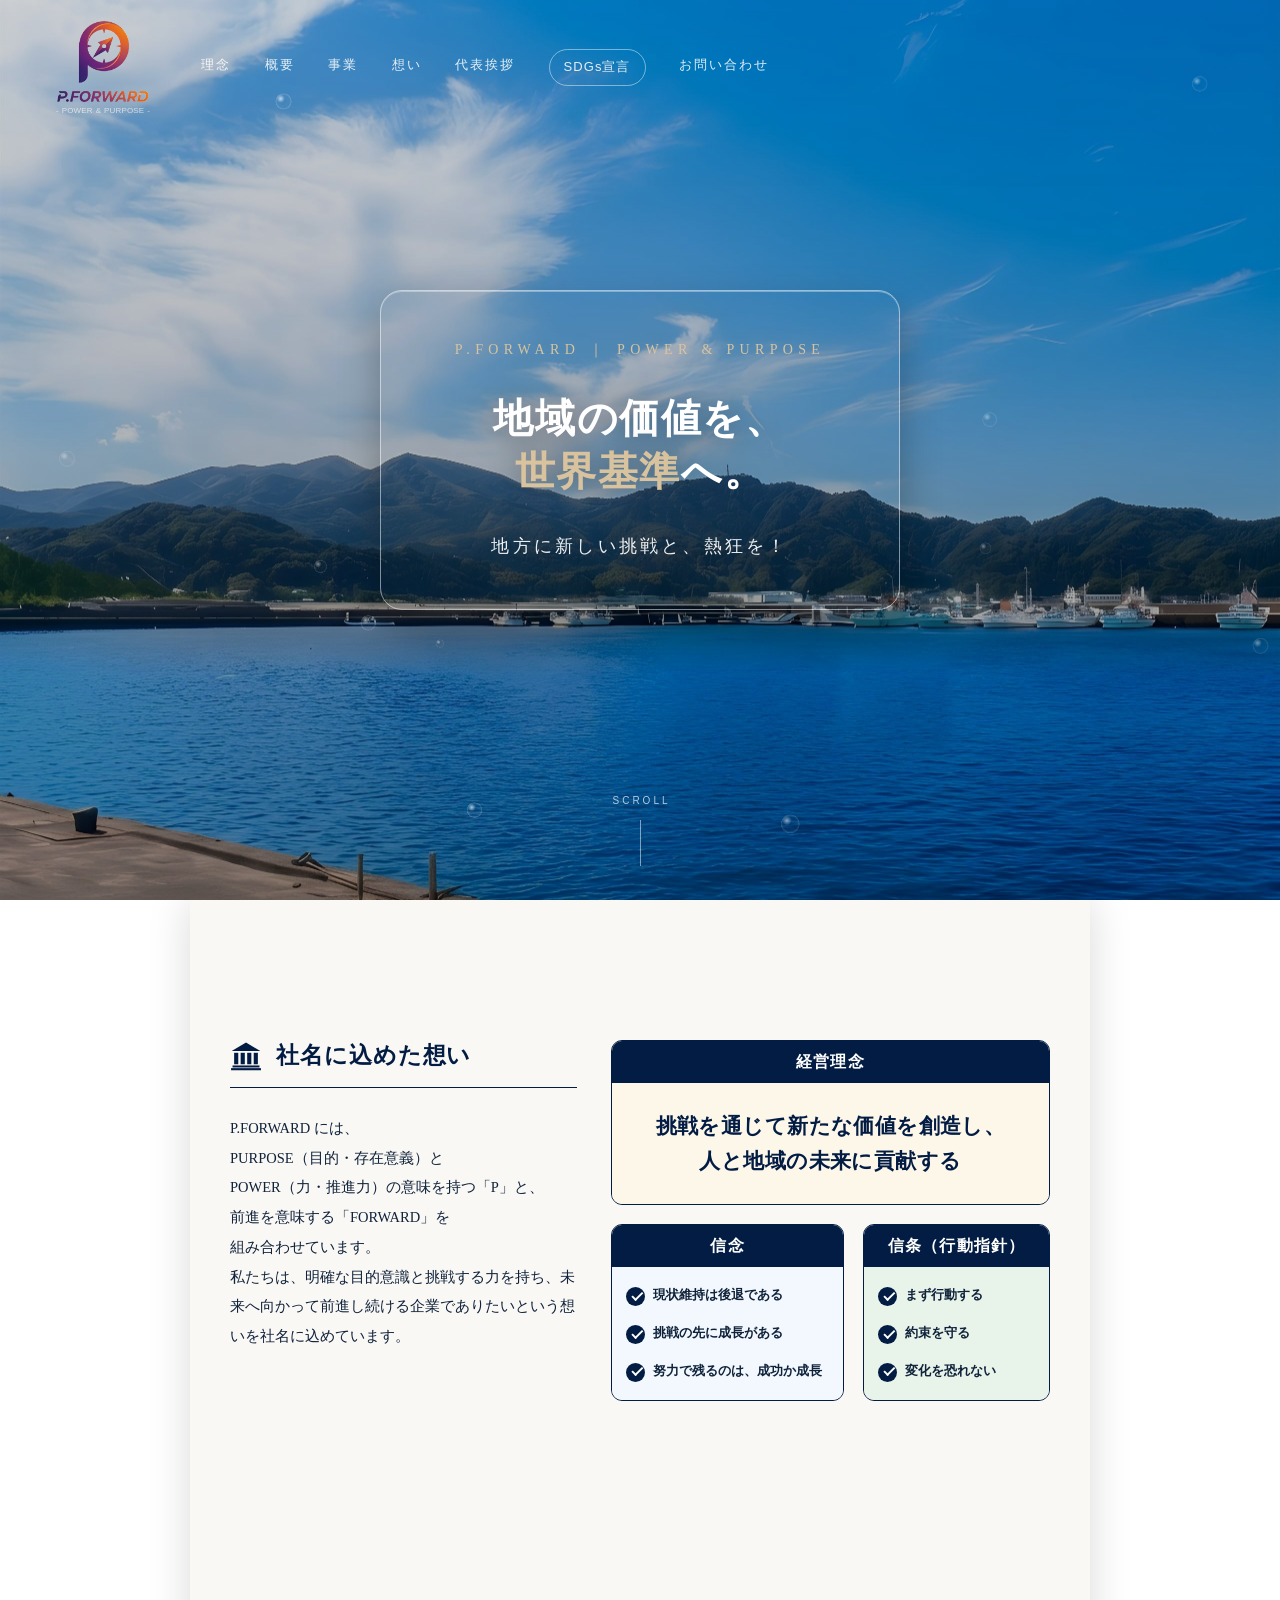
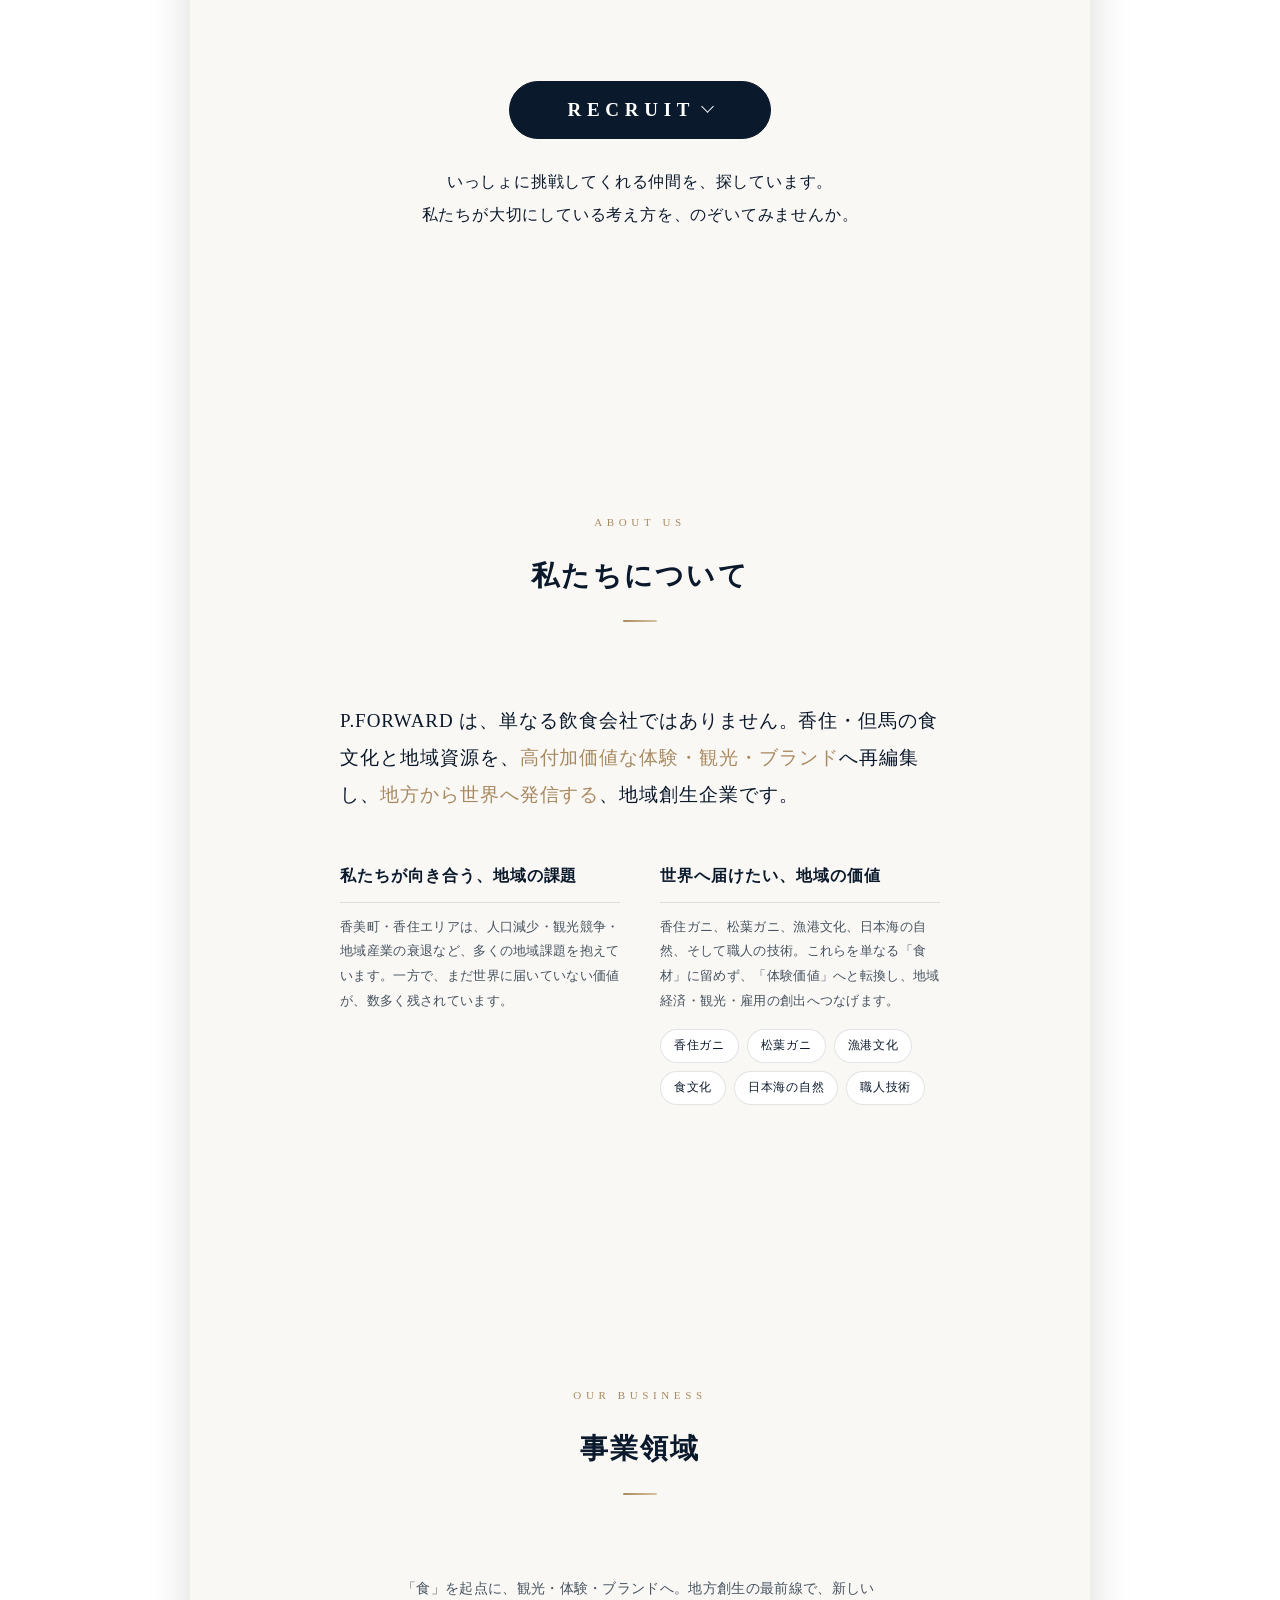
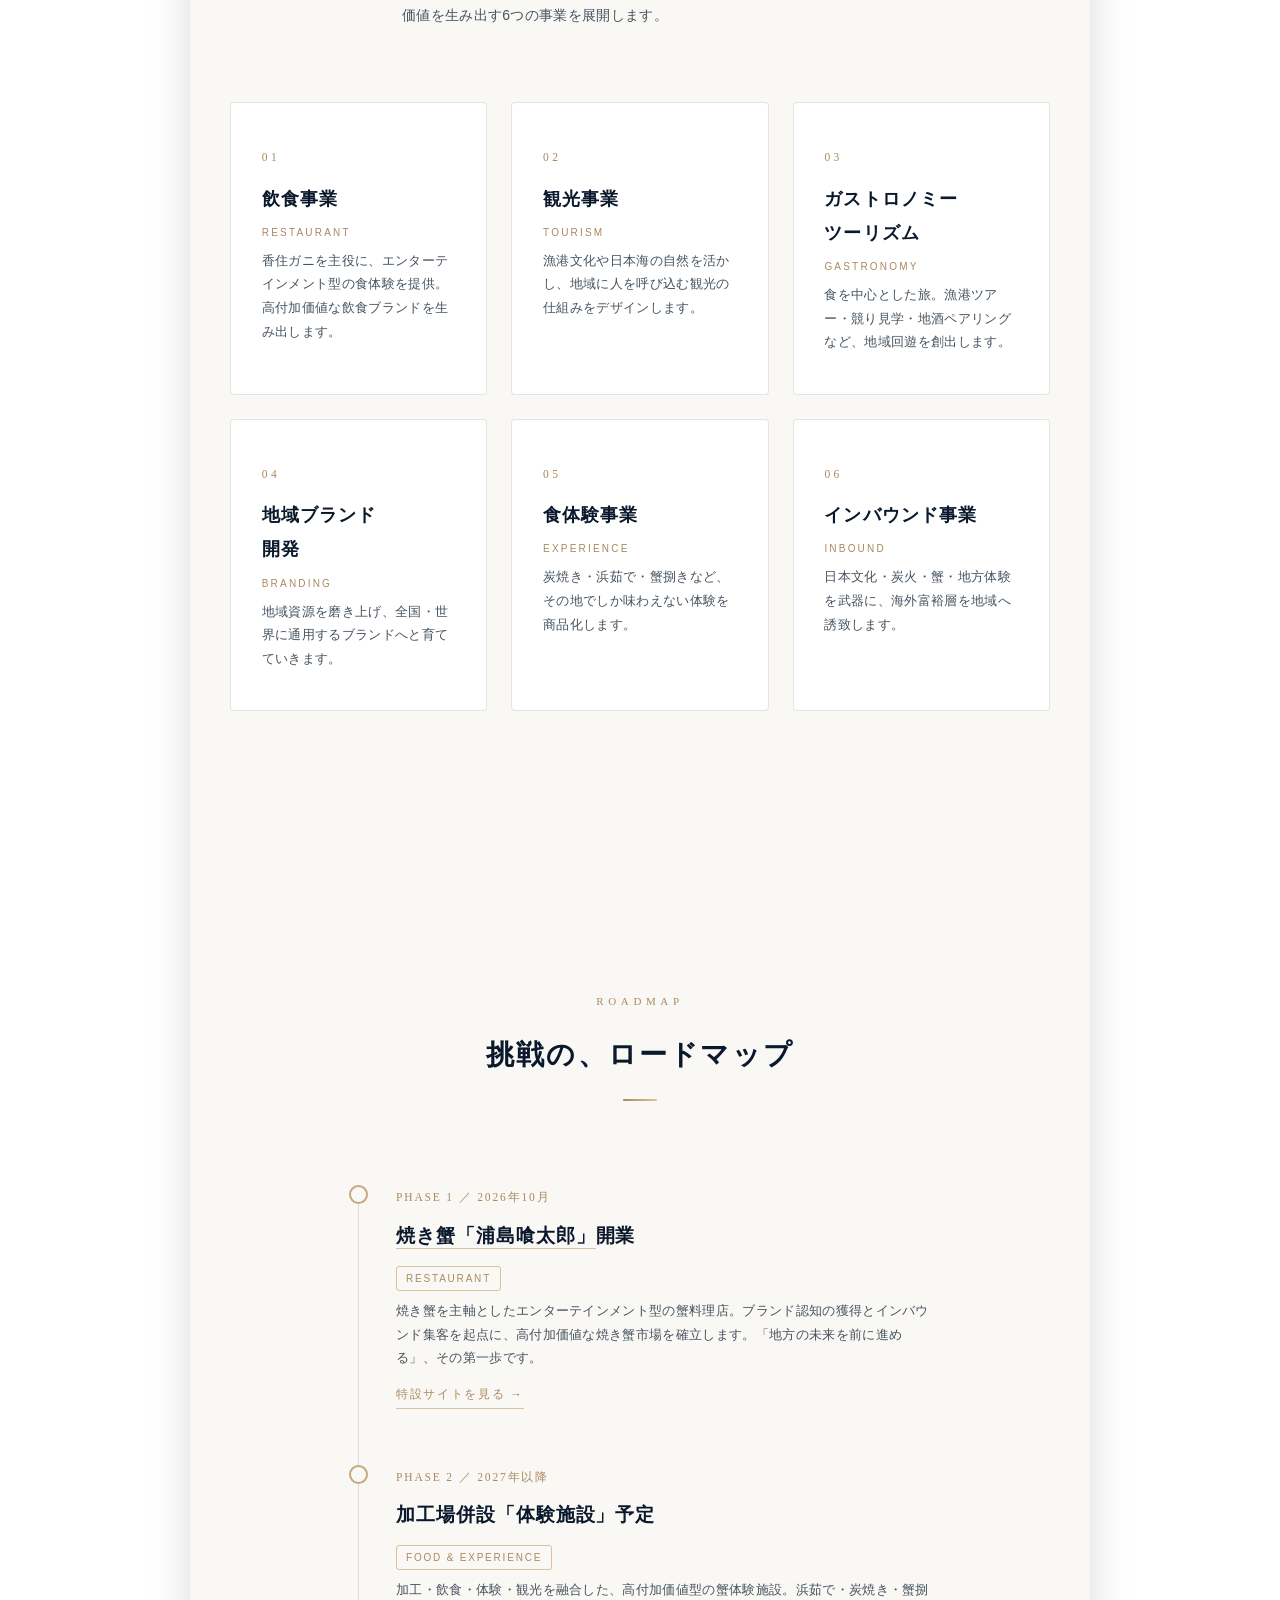
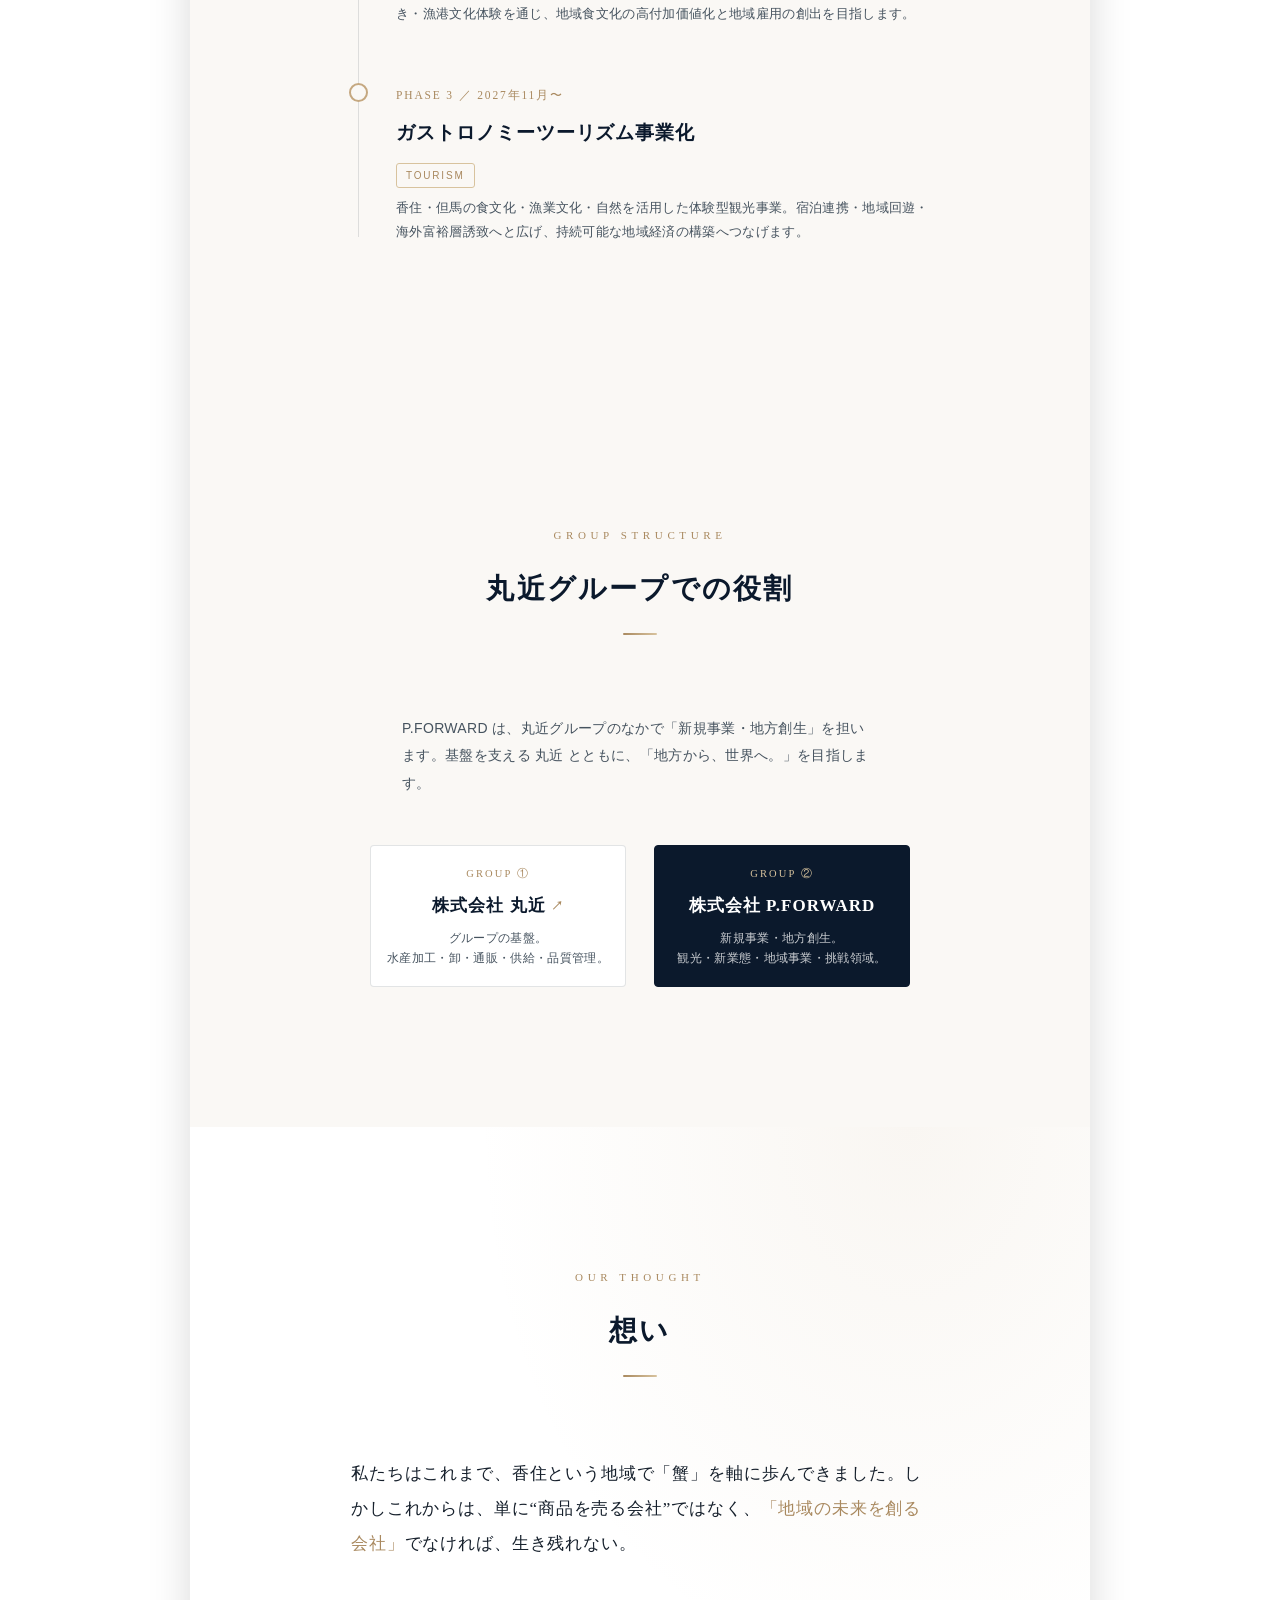
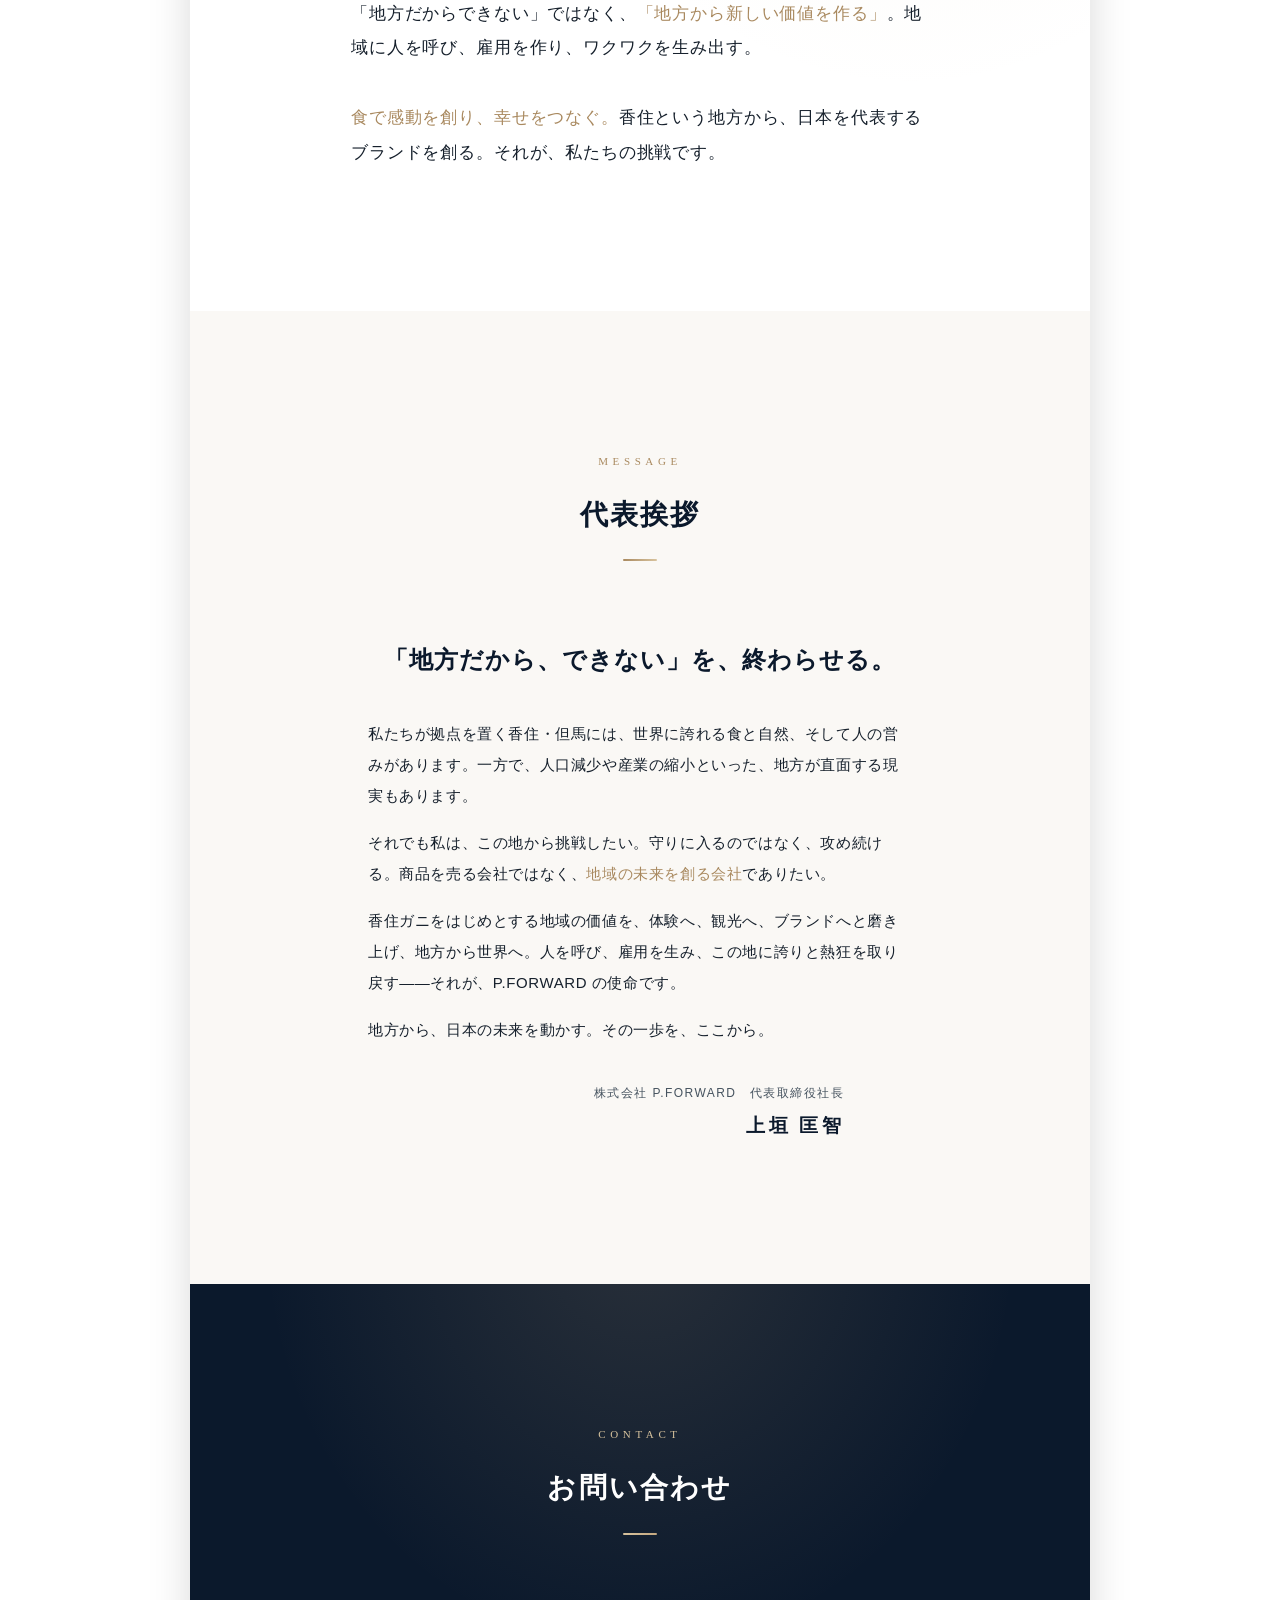
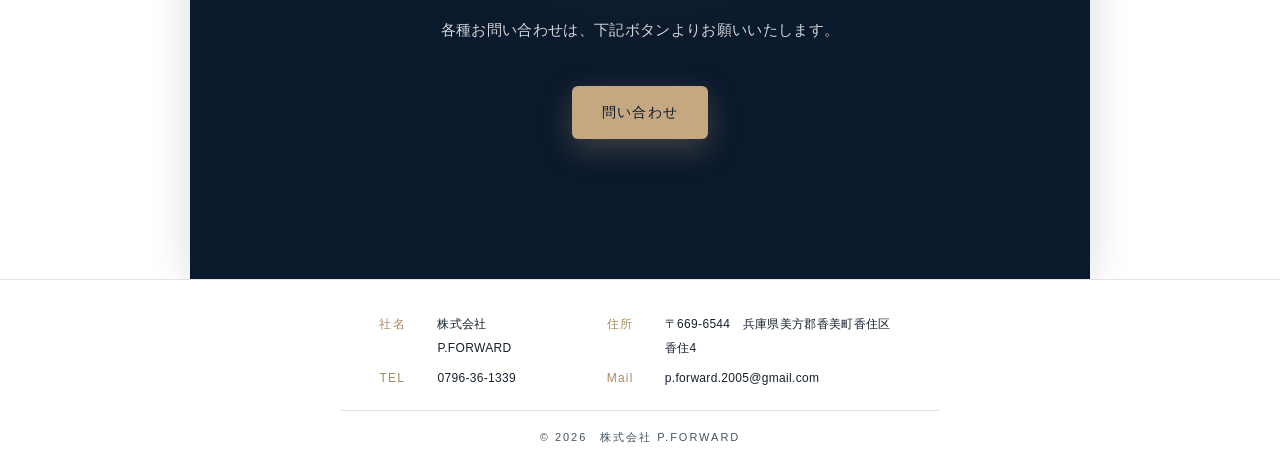
==== commit cfb5a261: "GA4(G-MV31MNHJTQ)を全4ページに実装。予約・電話クリックも計測 【実装方針】 本サイトのCSPは script-src 'self' でインラインを許していない。 GA4の定型コードを" ====
--- a/index.html
+++ b/index.html
@@ -86,9 +86,16 @@
            form-action 'self';
            style-src 'self' 'unsafe-inline' https://fonts.googleapis.com;
            font-src 'self' https://fonts.gstatic.com;
-           img-src 'self' data: blob:;
-           script-src 'self';
-           connect-src 'self';" />
+           img-src 'self' data: blob: https://www.google-analytics.com https://www.googletagmanager.com;
+           script-src 'self' https://www.googletagmanager.com;
+           connect-src 'self' https://www.google-analytics.com https://*.google-analytics.com https://*.analytics.google.com https://www.googletagmanager.com;" />
+
+<!-- ============ アクセス解析（GA4 / G-MV31MNHJTQ） ============
+     設定コードは js/ga4.js に置いてある。インラインで書くと CSP に
+     'unsafe-inline' が必要になり、サイト全体のXSS耐性が落ちるため。 -->
+<script async src="https://www.googletagmanager.com/gtag/js?id=G-MV31MNHJTQ"></script>
+<script src="js/ga4.js"></script>
+
 <!-- 電話番号の自動リンク化を防止 -->
 <meta name="format-detection" content="telephone=no" />
 
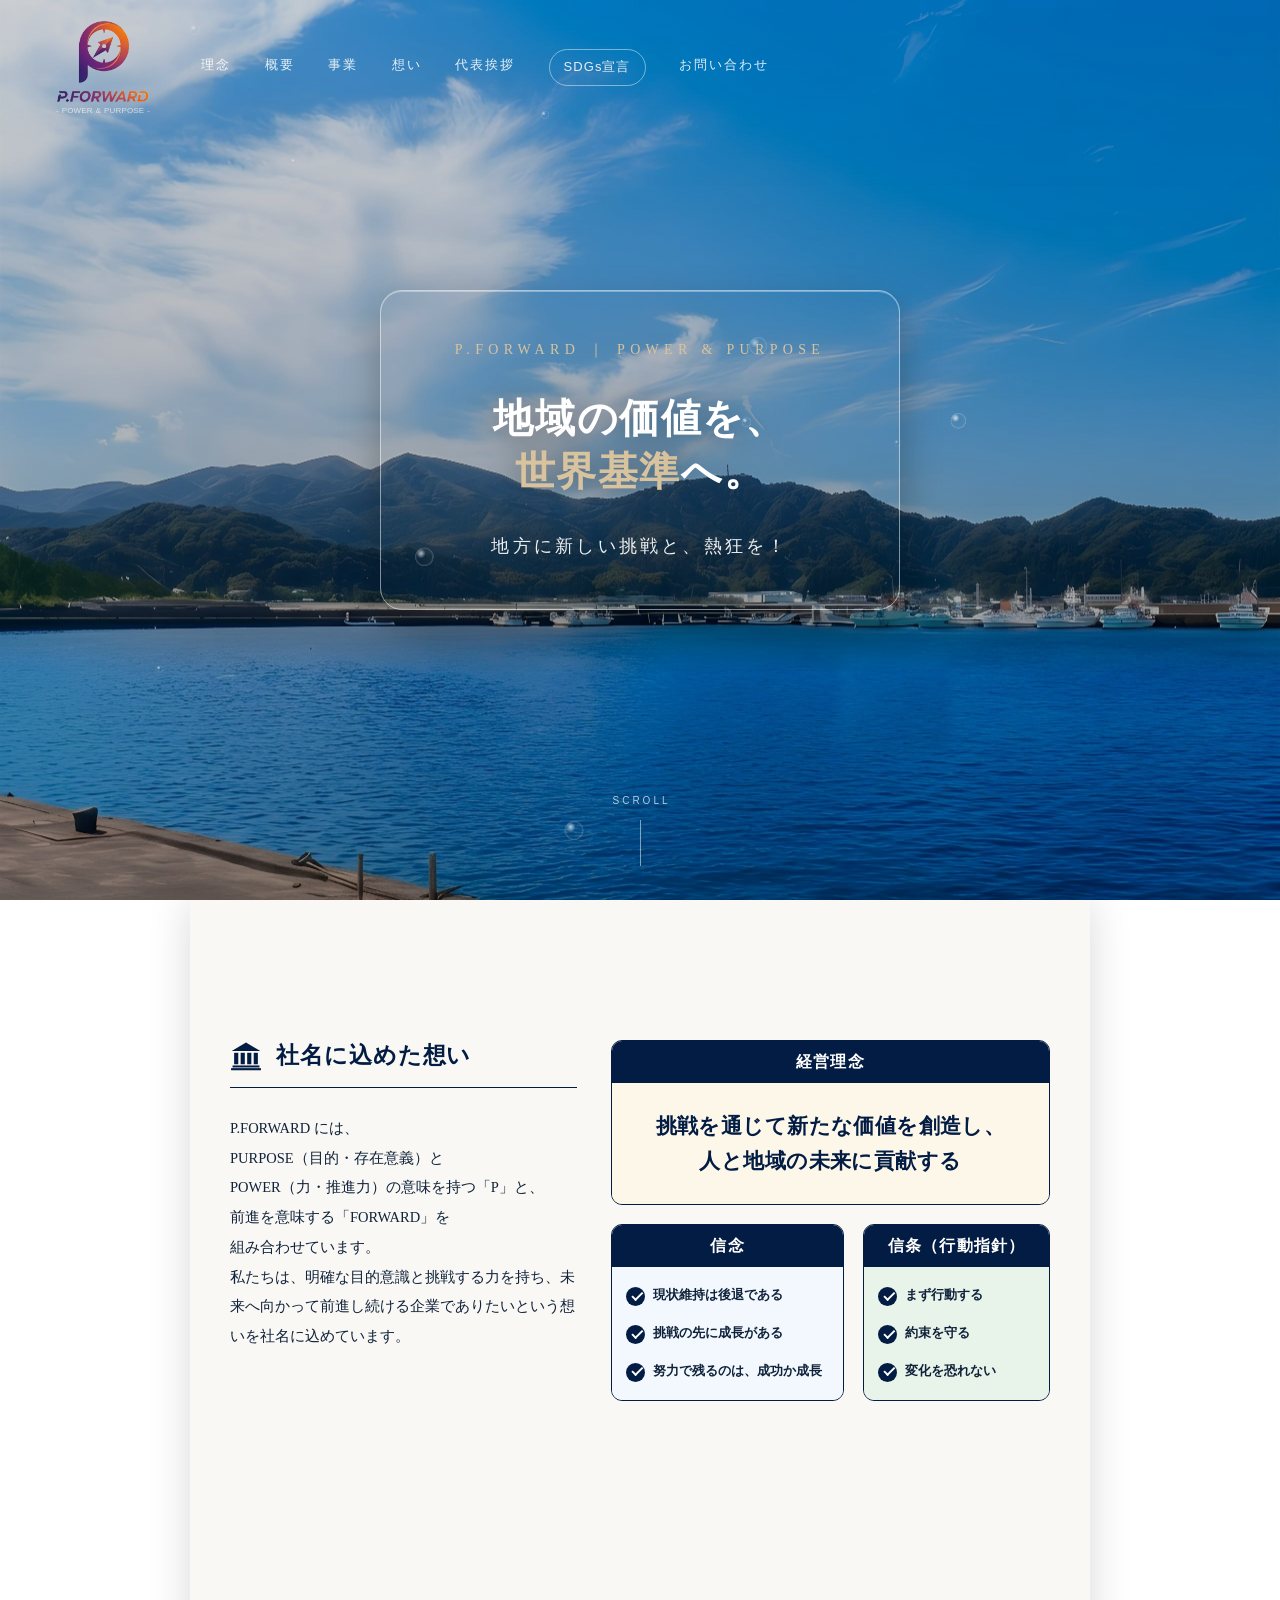
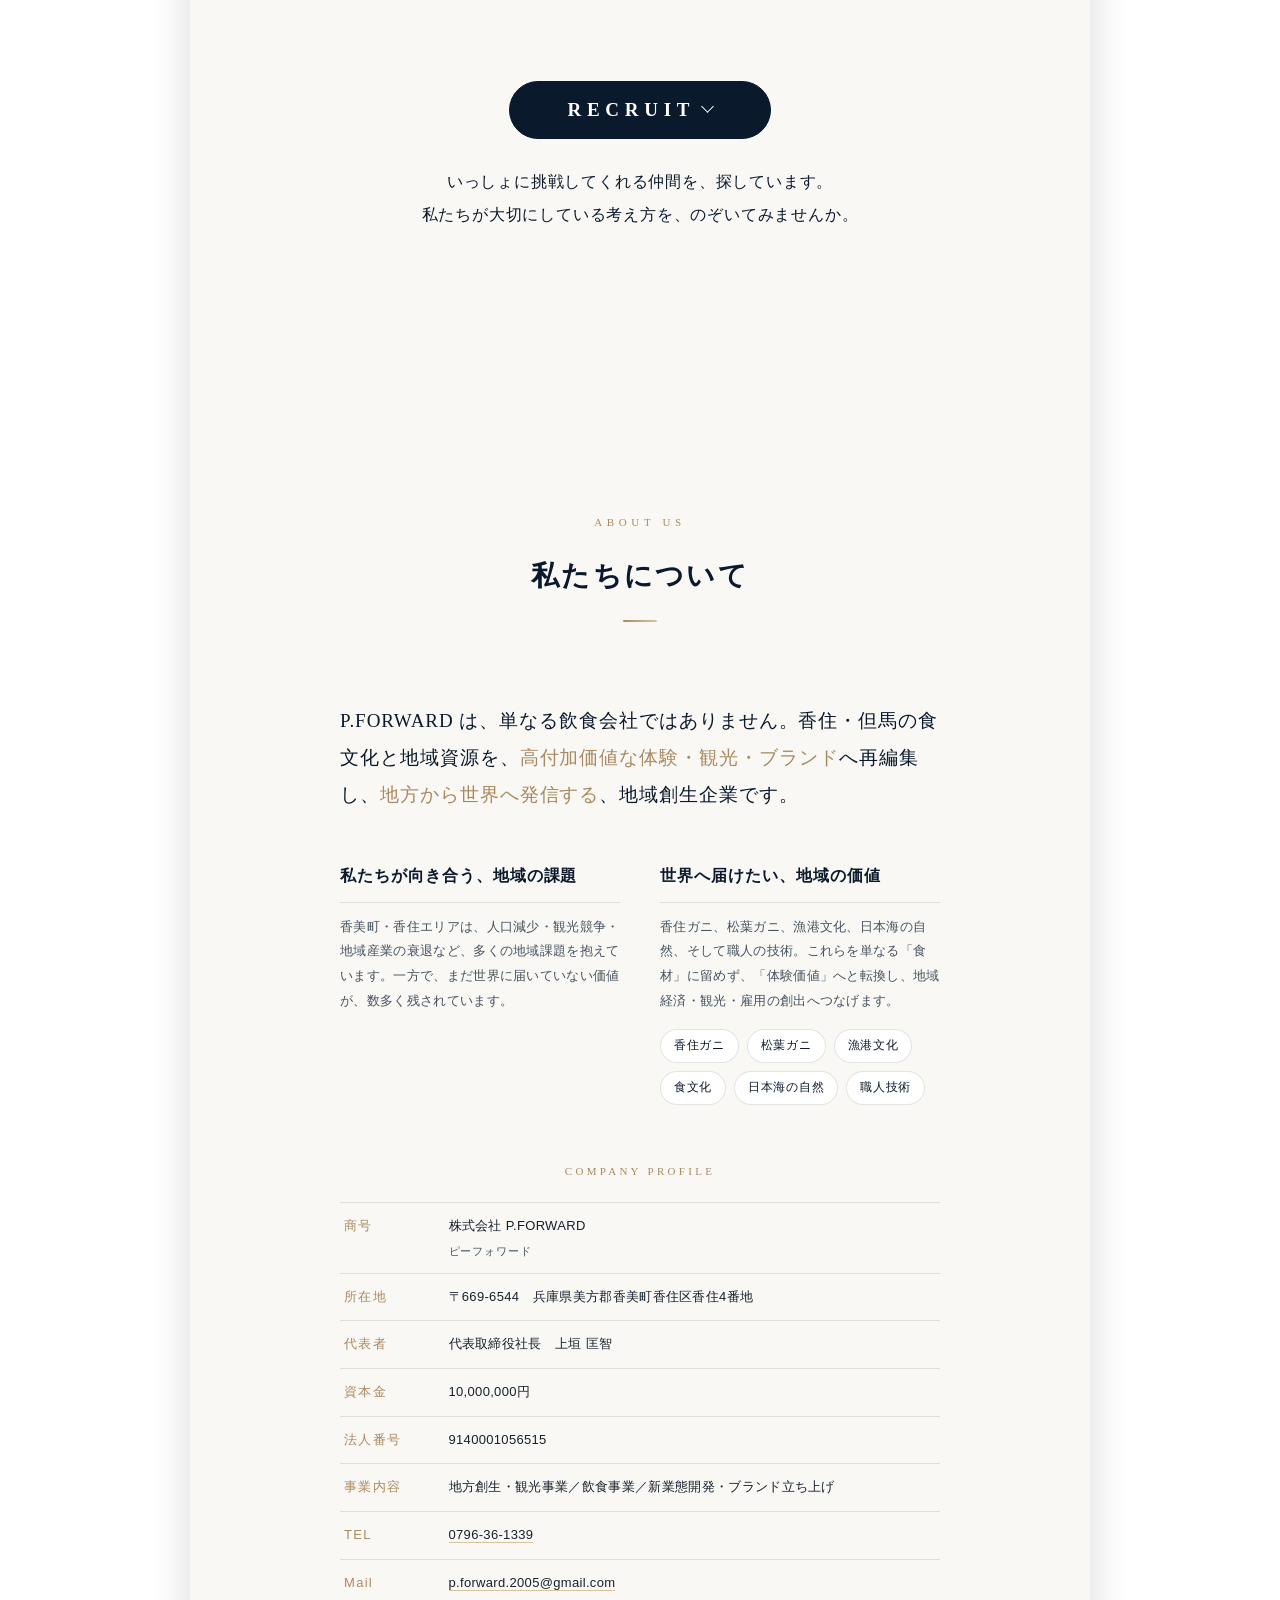
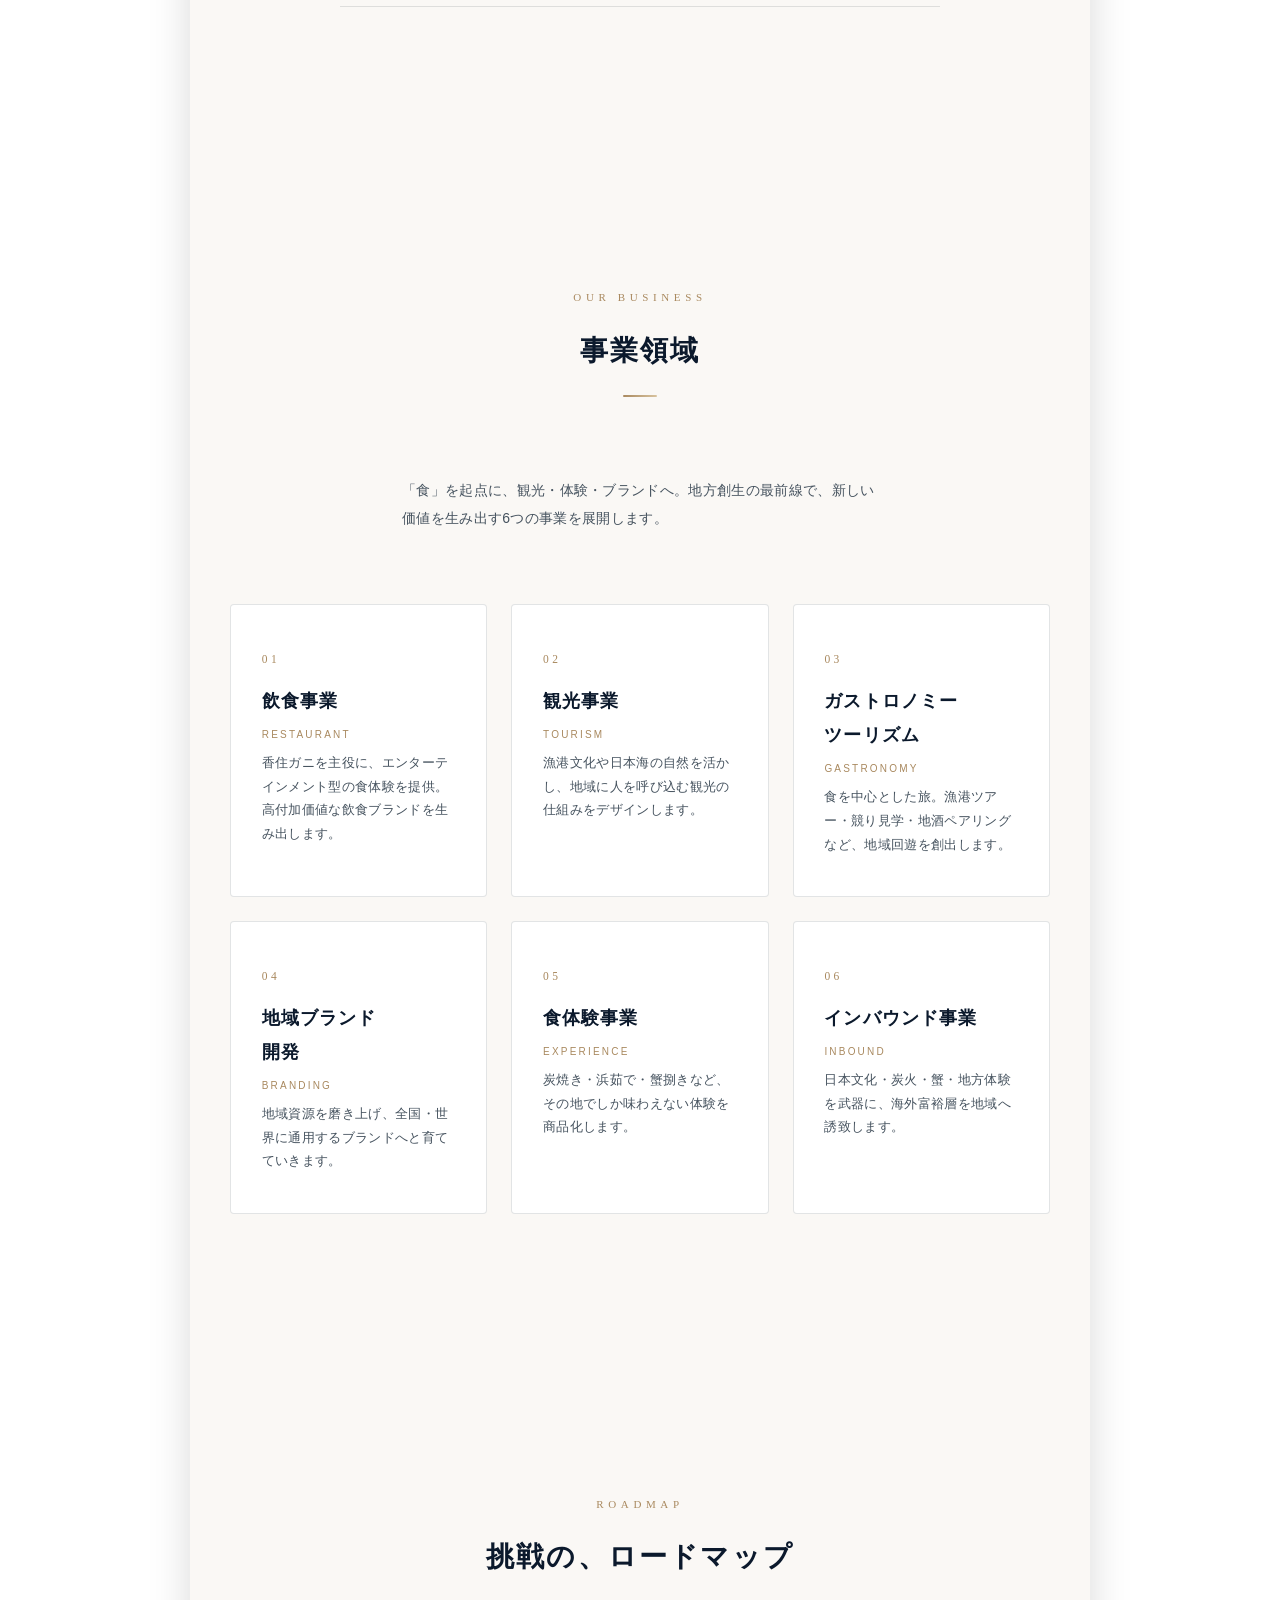
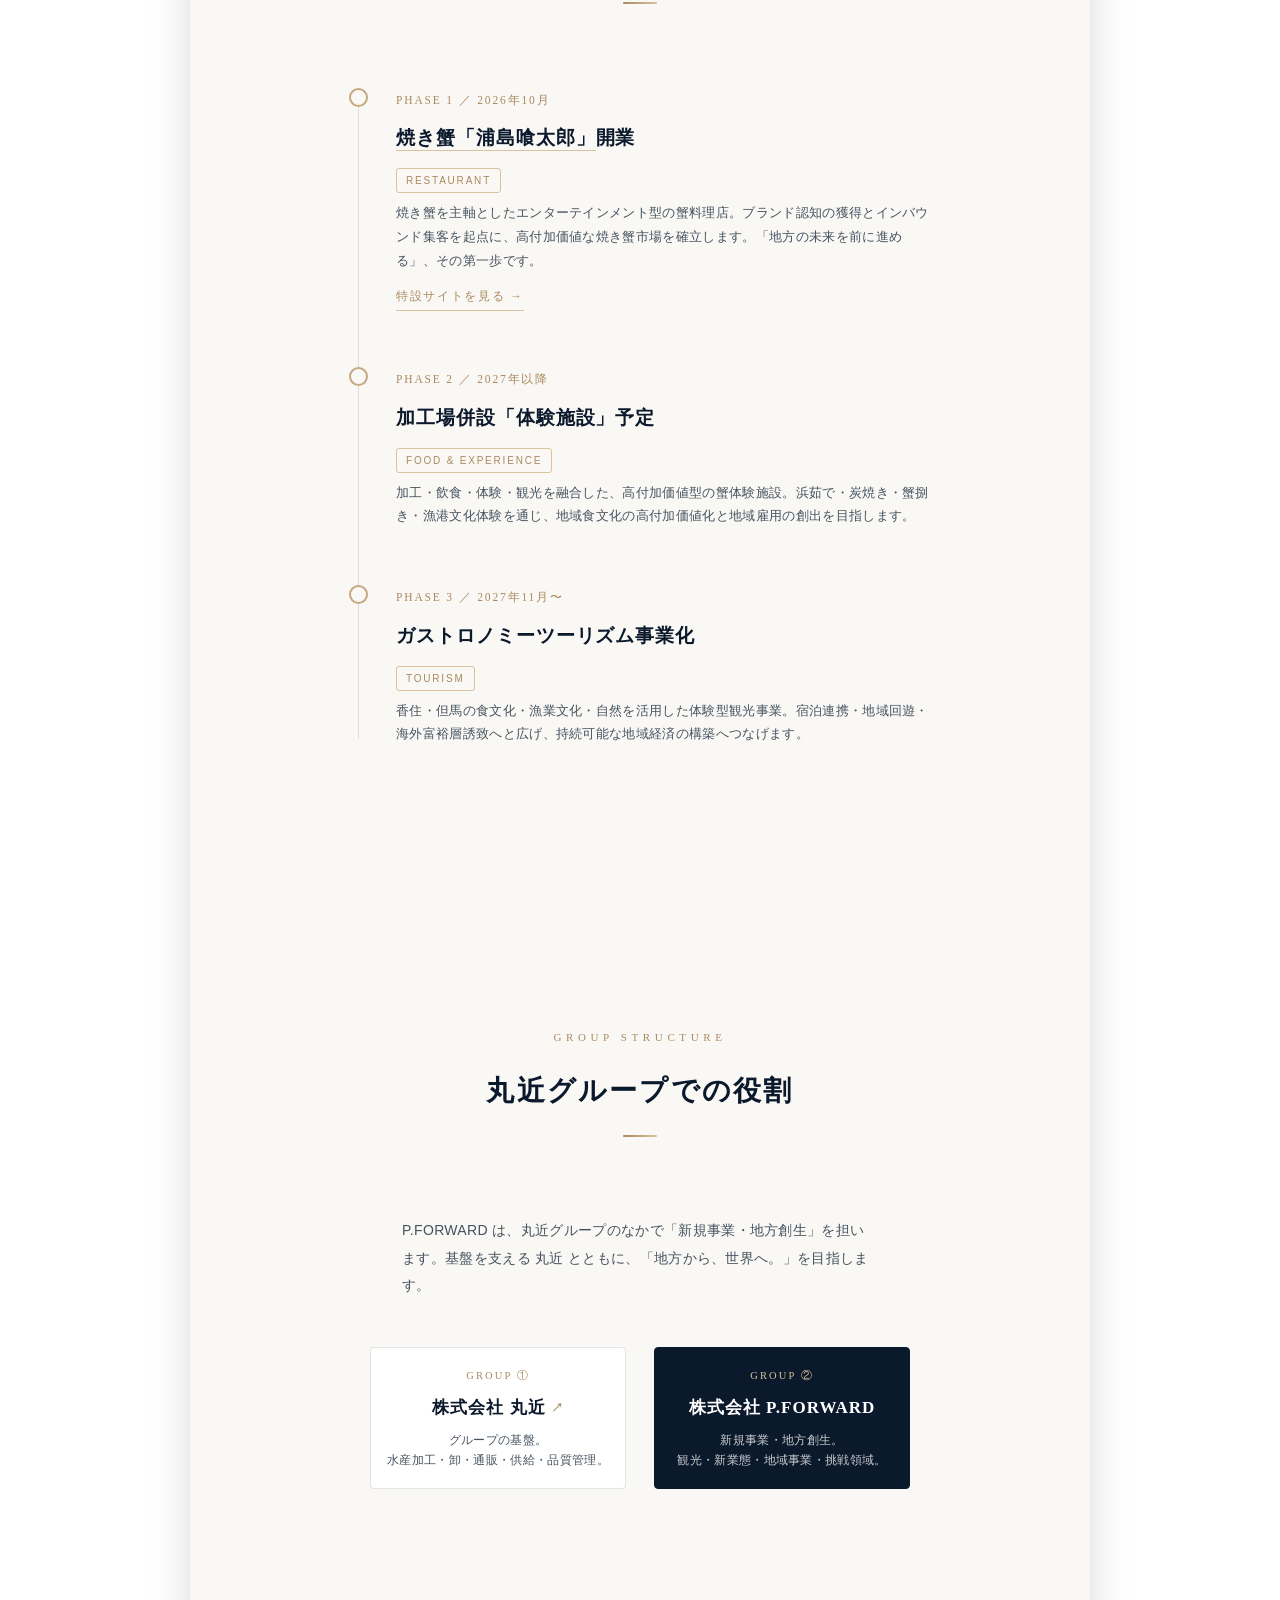
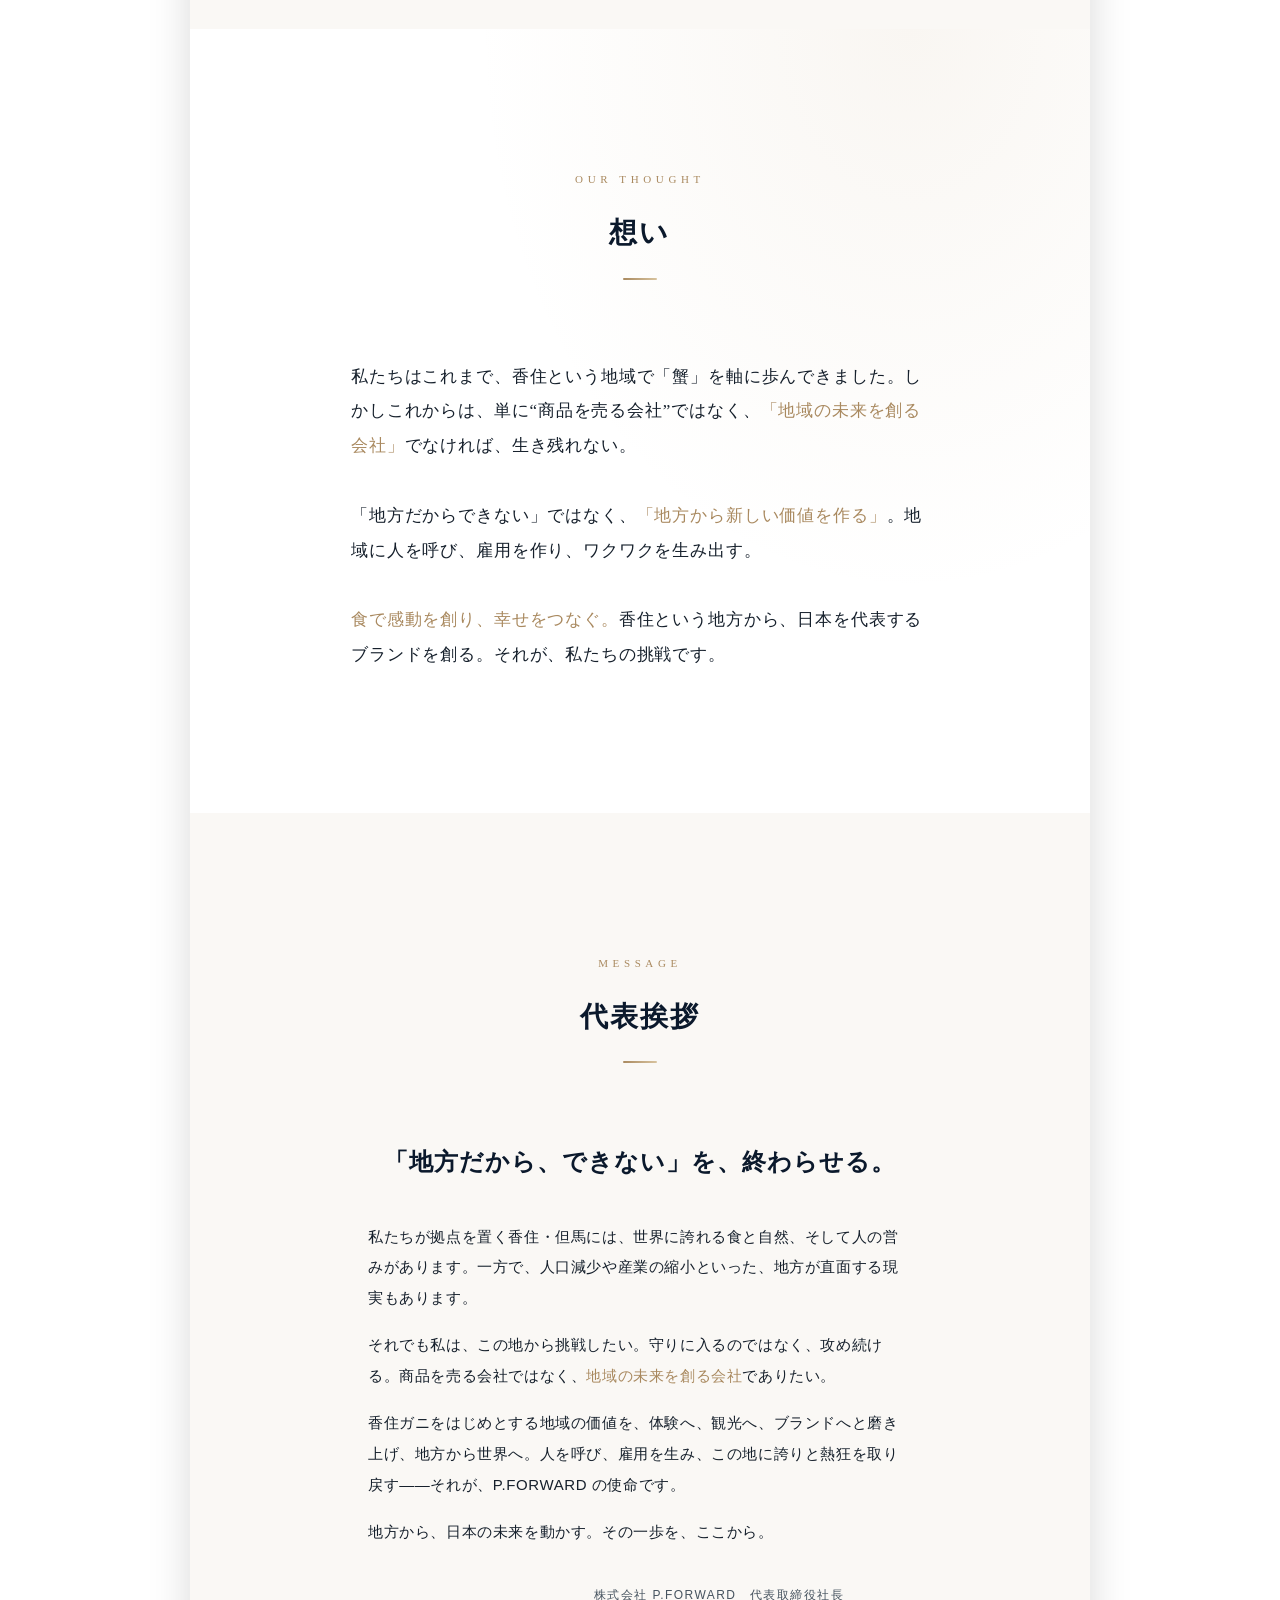
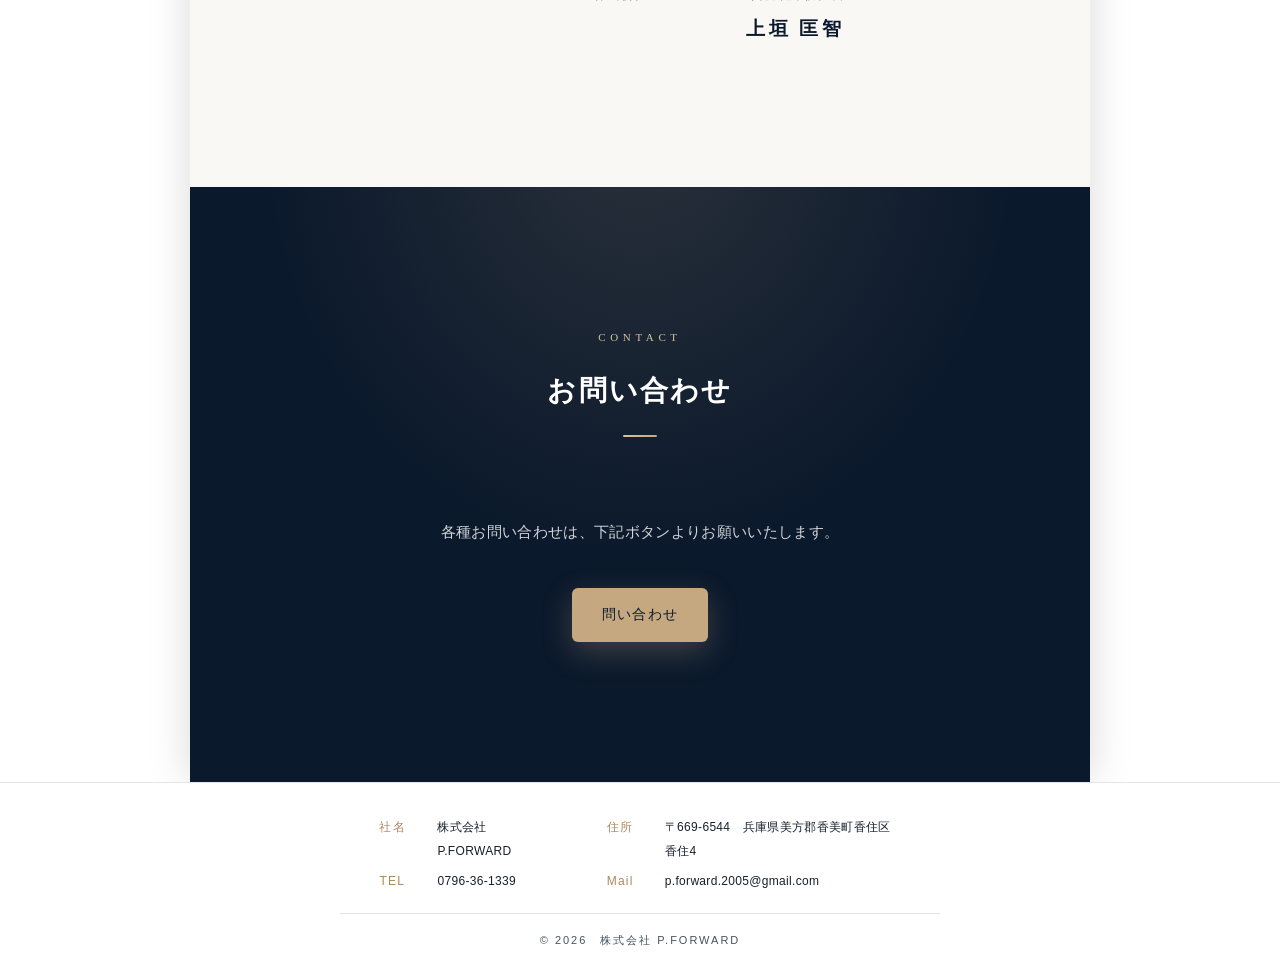
==== commit 1b884a5c: "P.FORWARD: 会社概要を新設(資本金・法人番号を掲載) 登記簿謄本の取得により、これまでどこにも記録がなかった 資本金と法人番号が確定したため、公式サイトに会社概要を設けた。 補助金申請や取引" ====
--- a/index.html
+++ b/index.html
@@ -48,7 +48,12 @@
     "postalCode": "669-6544",
     "addressCountry": "JP",
     "addressRegion": "兵庫県",
-    "addressLocality": "美方郡香美町香住区香住4"
+    "addressLocality": "美方郡香美町香住区香住4番地"
+  },
+  "identifier": {
+    "@type": "PropertyValue",
+    "name": "法人番号",
+    "value": "9140001056515"
   },
   "telephone": "0796-36-1339",
   "email": "p.forward.2005@gmail.com",
@@ -104,7 +109,7 @@
 <link href="https://fonts.googleapis.com/css2?family=Shippori+Mincho:wght@500;600;700&family=Noto+Sans+JP:wght@300;400;500;700&display=swap" rel="stylesheet" />
 
 <!-- ?v= はキャッシュ対策。CSSを更新したらこの数字も必ず上げること -->
-<link rel="stylesheet" href="css/style.css?v=20260831" />
+<link rel="stylesheet" href="css/style.css?v=20260831b" />
 </head>
 <body>
 
@@ -321,6 +326,20 @@
         </div>
       </div>
     </div>
+
+    <!-- 会社概要。補助金申請や各種登録で毎回聞かれる項目なので、
+         登記の内容をそのまま参照できるようにまとめている -->
+    <p class="corp__label reveal">COMPANY PROFILE</p>
+    <dl class="corp reveal">
+      <div class="row"><dt>商号</dt><dd>株式会社 P.FORWARD<small>ピーフォワード</small></dd></div>
+      <div class="row"><dt>所在地</dt><dd>〒669-6544　兵庫県美方郡香美町香住区香住4番地</dd></div>
+      <div class="row"><dt>代表者</dt><dd>代表取締役社長　上垣 匡智</dd></div>
+      <div class="row"><dt>資本金</dt><dd>10,000,000円</dd></div>
+      <div class="row"><dt>法人番号</dt><dd>9140001056515</dd></div>
+      <div class="row"><dt>事業内容</dt><dd>地方創生・観光事業／飲食事業／新業態開発・ブランド立ち上げ</dd></div>
+      <div class="row"><dt>TEL</dt><dd><a href="tel:0796-36-1339">0796-36-1339</a></dd></div>
+      <div class="row"><dt>Mail</dt><dd><a href="mailto:p.forward.2005@gmail.com">p.forward.2005@gmail.com</a></dd></div>
+    </dl>
   </div>
 </section>
 
--- a/css/style.css
+++ b/css/style.css
@@ -449,6 +449,36 @@
 .about__cols{ display:grid; grid-template-columns:1fr 1fr; gap:clamp(20px,4vw,40px); margin-top:clamp(32px,5vw,48px); }
 .about__cols h3{ font-family:var(--serif); color:var(--navy); font-size:16px; letter-spacing:.06em; margin-bottom:12px; padding-bottom:10px; border-bottom:1px solid var(--line); }
 .about__cols p{ font-size:13px; color:var(--muted); font-weight:300; }
+/* ── 会社概要 ──
+   補助金申請や取引先から聞かれる項目を、登記の内容どおりに並べる。
+   見出しは COURSE 等と同じ小さな英字ラベルで、本文の流れを切らないようにした。 */
+.corp__label{
+  font-family:var(--serif); font-size:11px; letter-spacing:.3em;
+  color:var(--gold-deep); text-align:center;
+  margin:clamp(36px,5.5vw,56px) 0 clamp(14px,2vw,20px);
+}
+.corp{ max-width:720px; margin:0 auto; }
+.corp .row{
+  display:flex; gap:clamp(12px,2vw,20px);
+  padding:11px 4px; border-bottom:1px solid var(--line);
+  font-size:13px; font-weight:300; line-height:1.9;
+}
+.corp .row:first-child{ border-top:1px solid var(--line); }
+.corp dt{
+  flex:0 0 6.5em; color:var(--gold-deep);
+  letter-spacing:.1em; font-weight:400;
+}
+.corp dd{ color:var(--ink); }
+.corp dd small{
+  display:block; font-size:11px; color:var(--muted);
+  letter-spacing:.08em; margin-top:2px;
+}
+.corp a{ color:var(--ink); text-decoration:none; border-bottom:1px solid var(--gold-soft); }
+.corp a:hover{ color:var(--gold-deep); border-bottom-color:var(--gold-deep); }
+@media (max-width:768px){
+  .corp dt{ flex-basis:5.5em; }
+  .corp .row{ font-size:12.5px; }
+}
 .tags{ display:flex; flex-wrap:wrap; gap:8px; margin-top:16px; }
 .tags span{ font-size:11.5px; letter-spacing:.06em; color:var(--navy); border:1px solid var(--line); border-radius:999px; padding:5px 13px; background:#fff; }
 
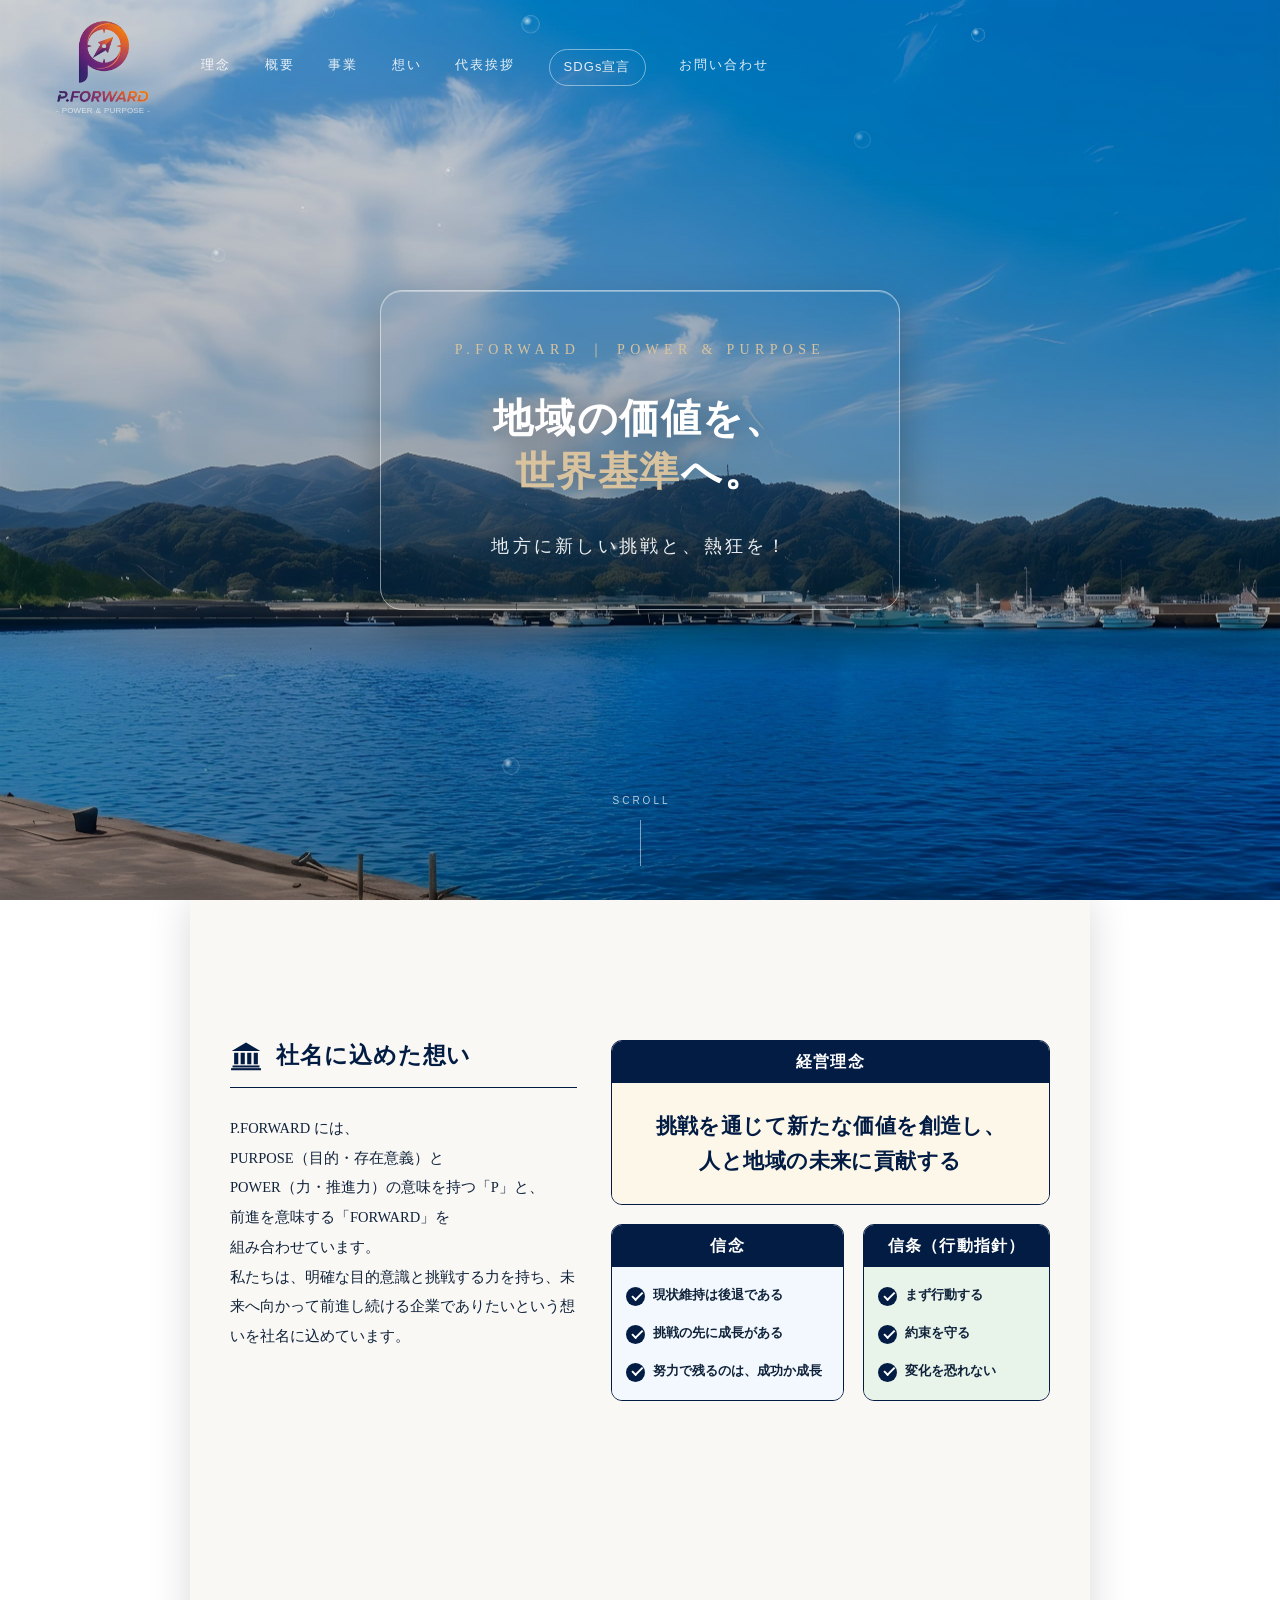
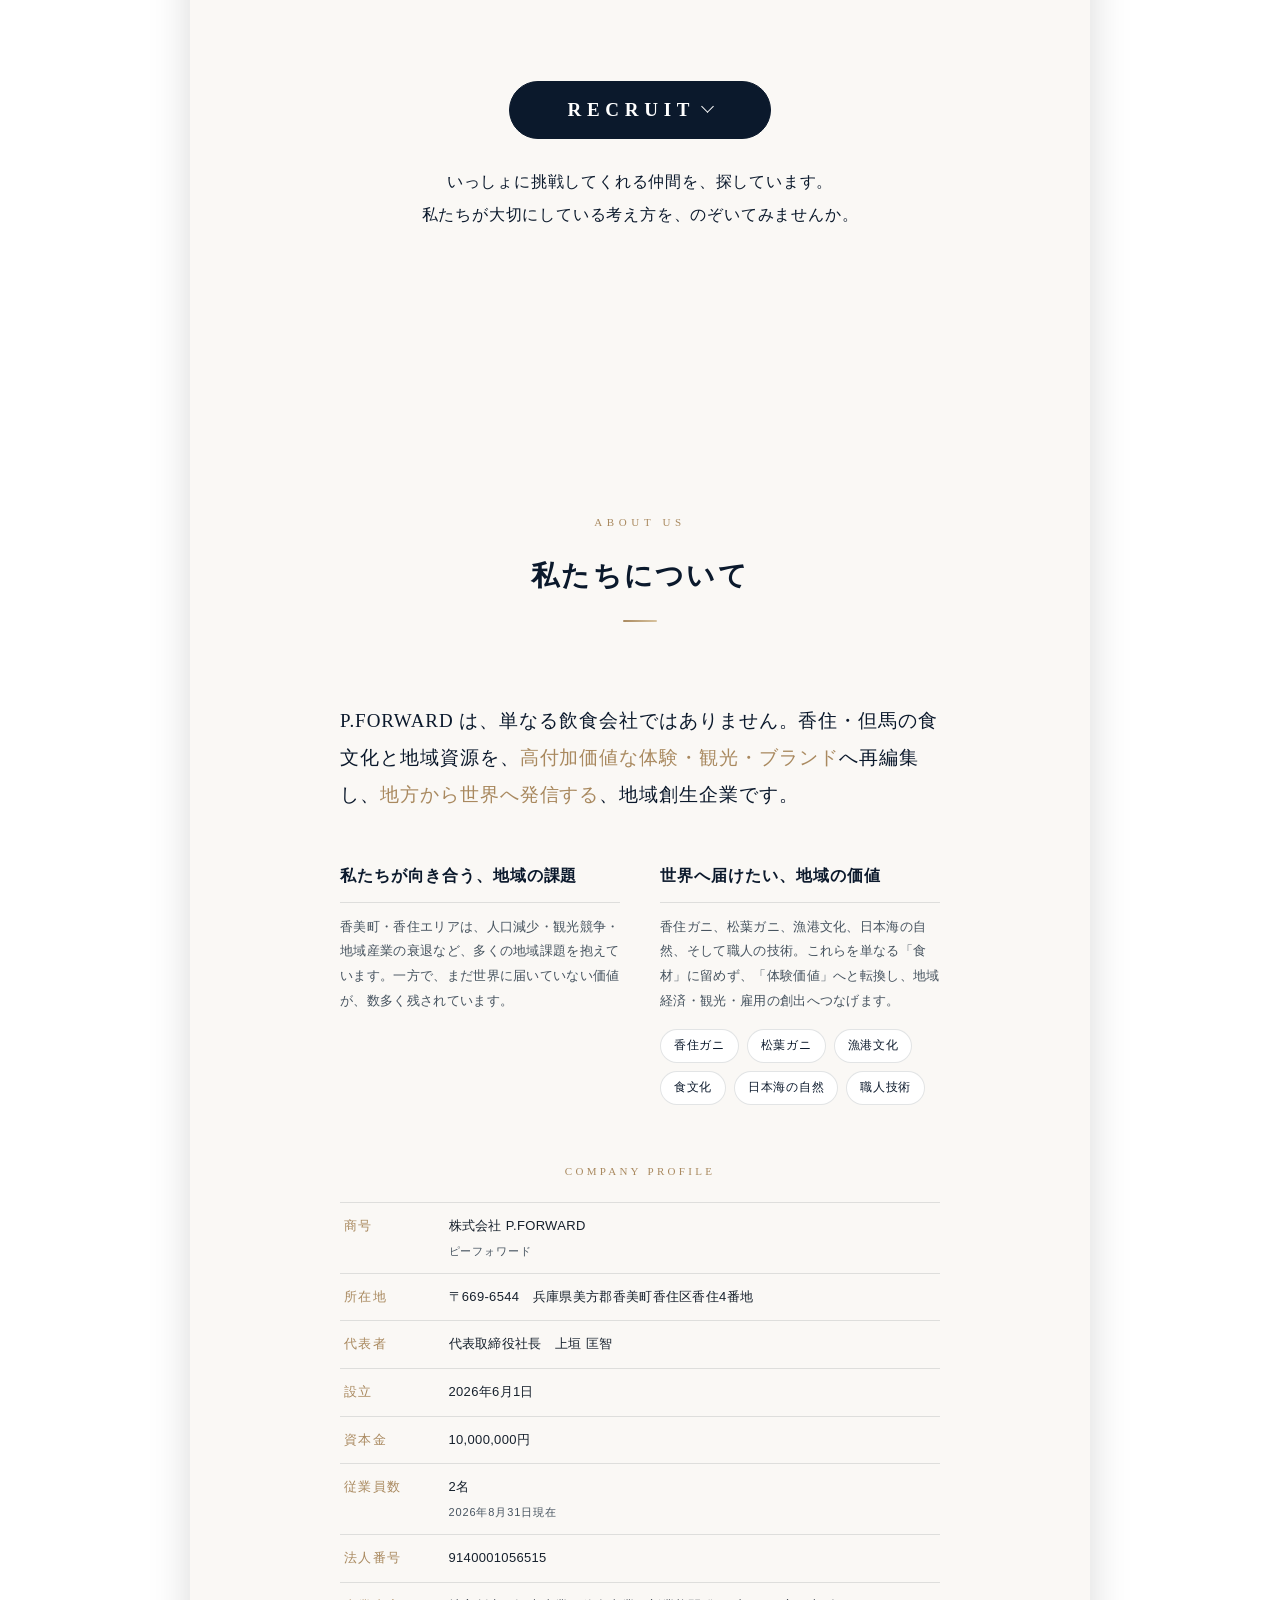
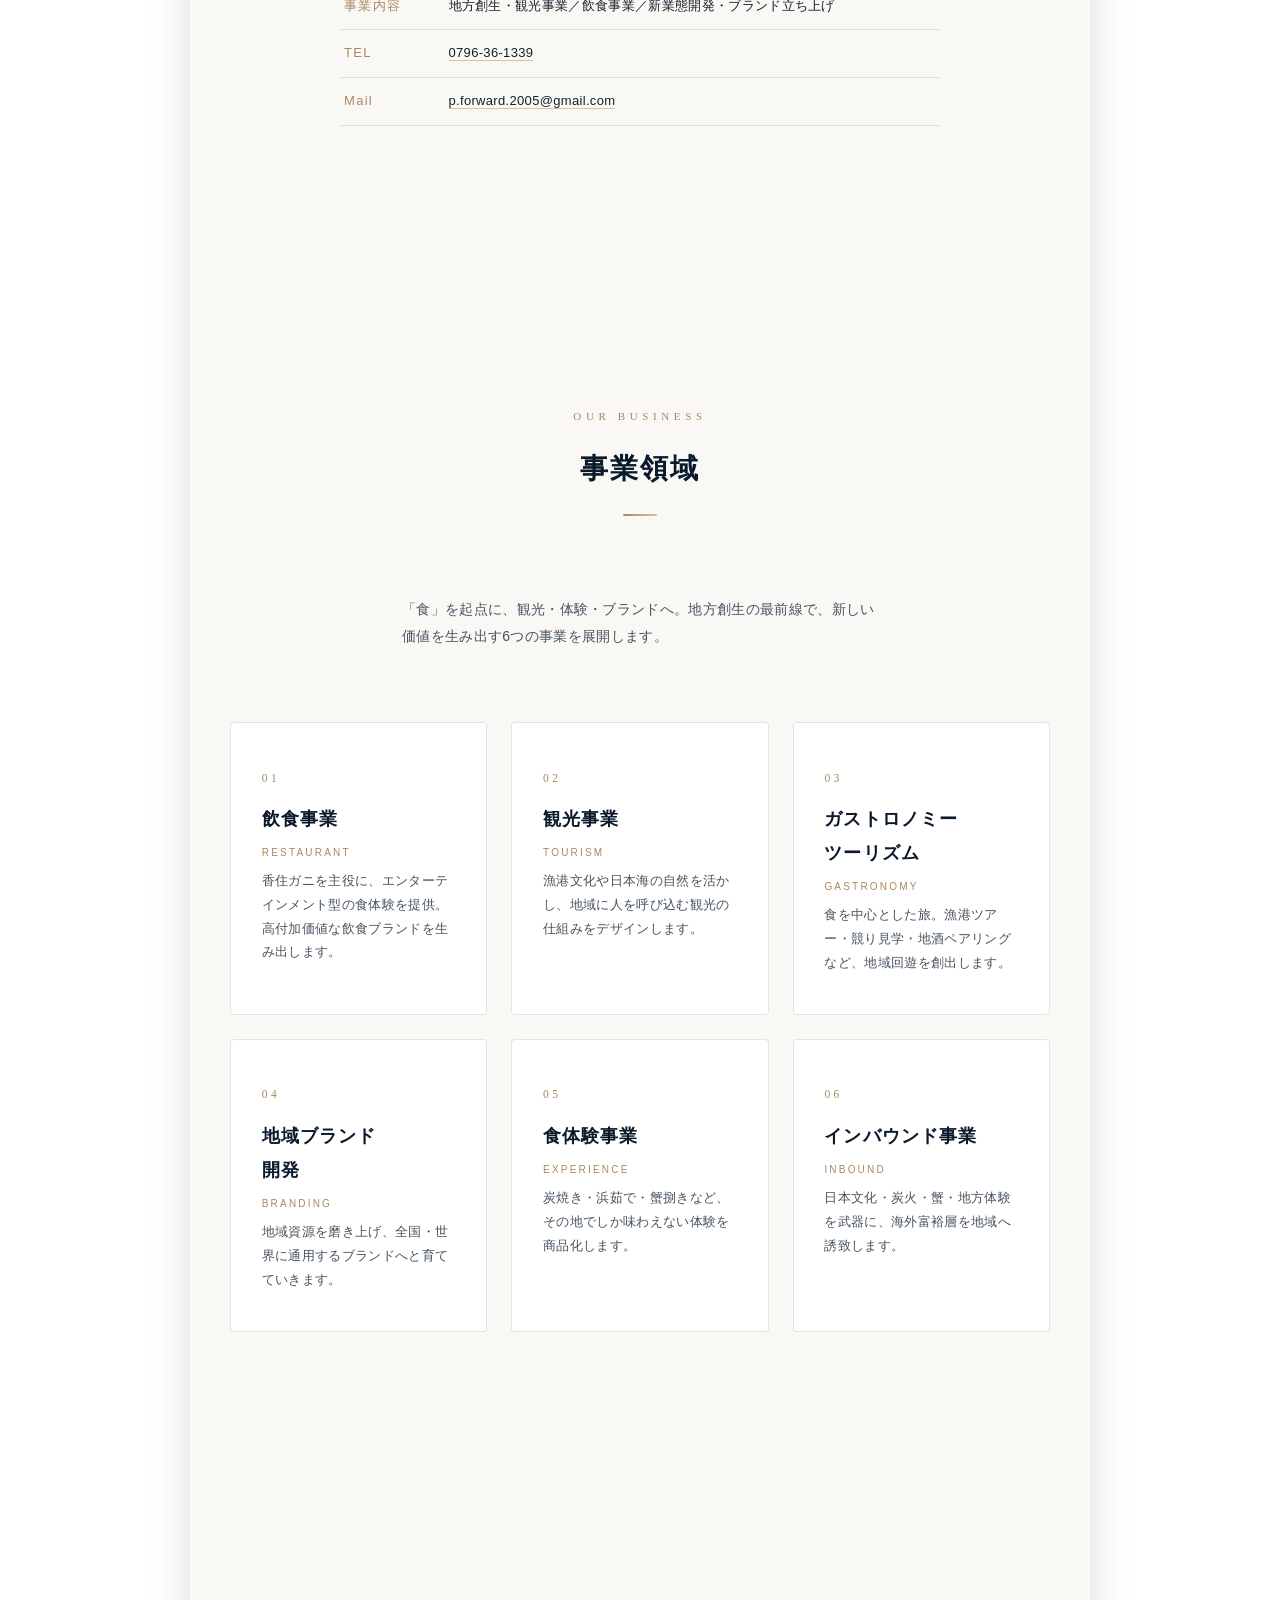
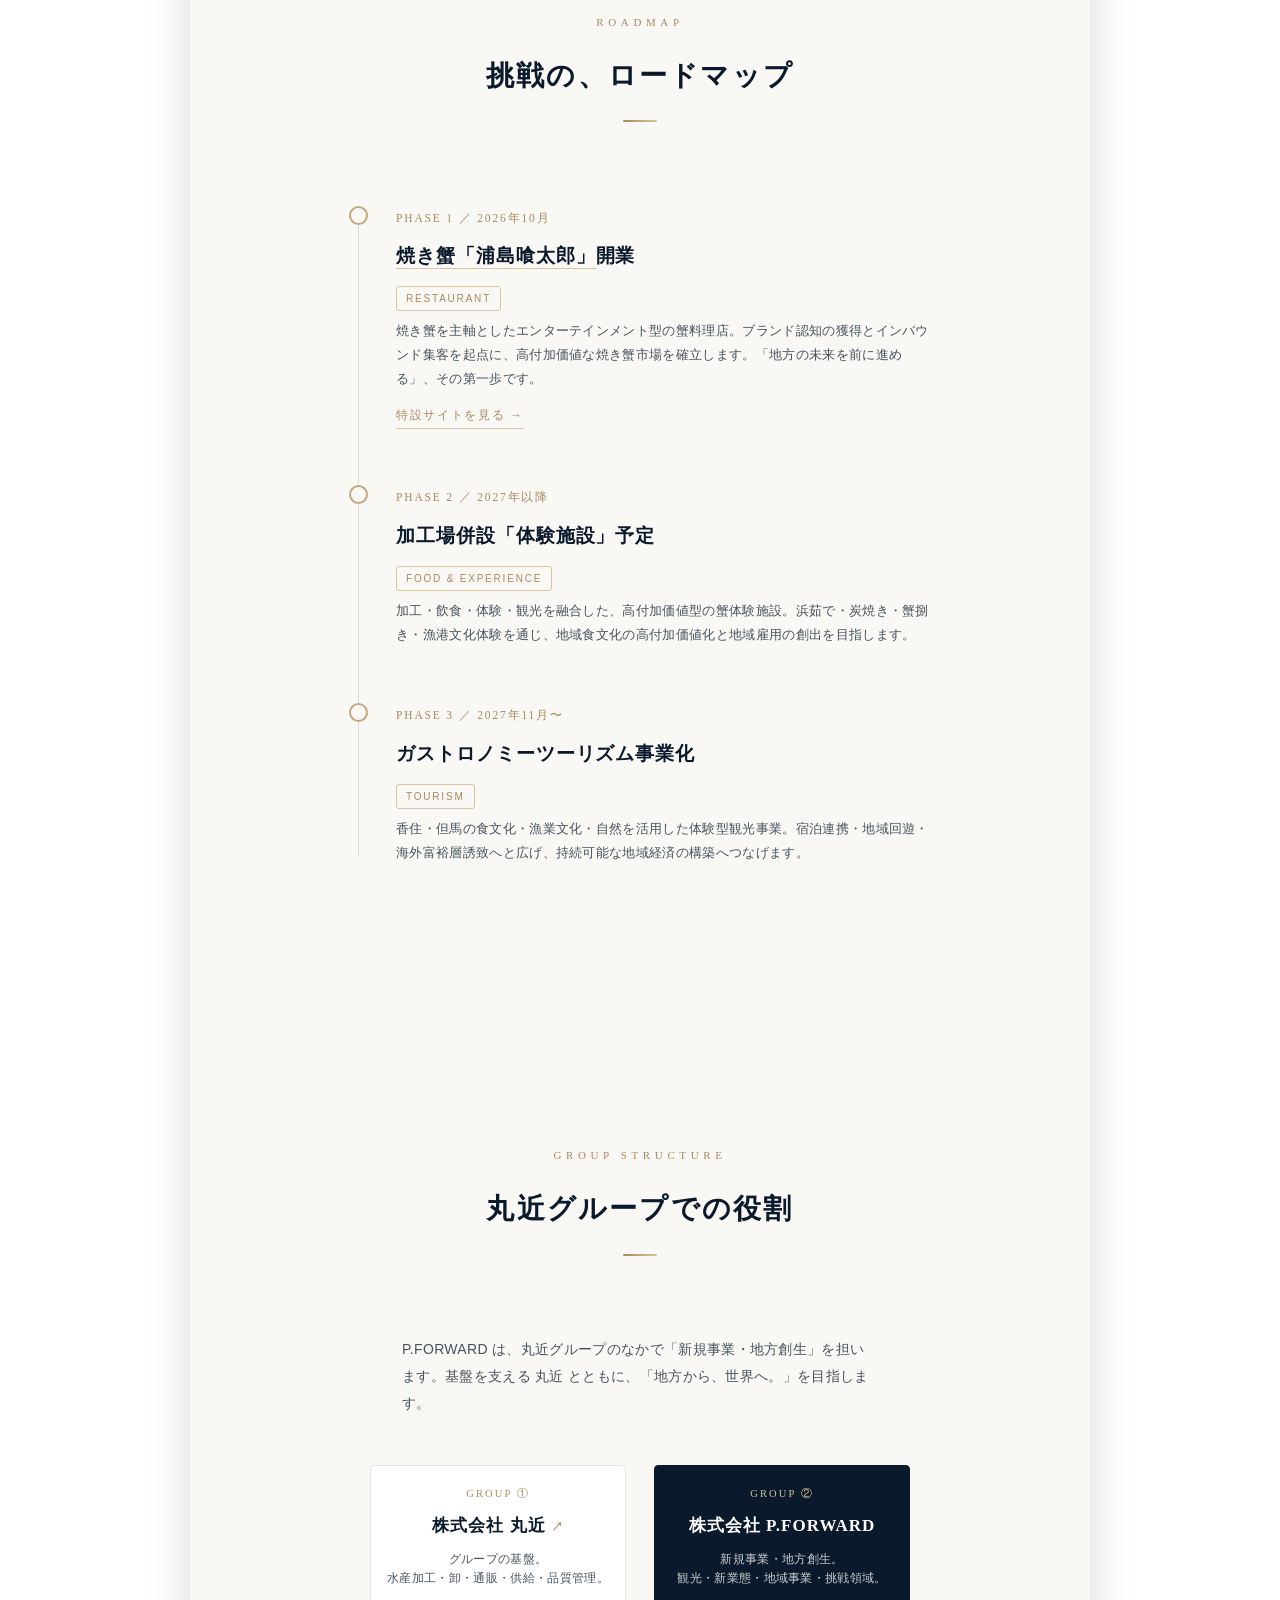
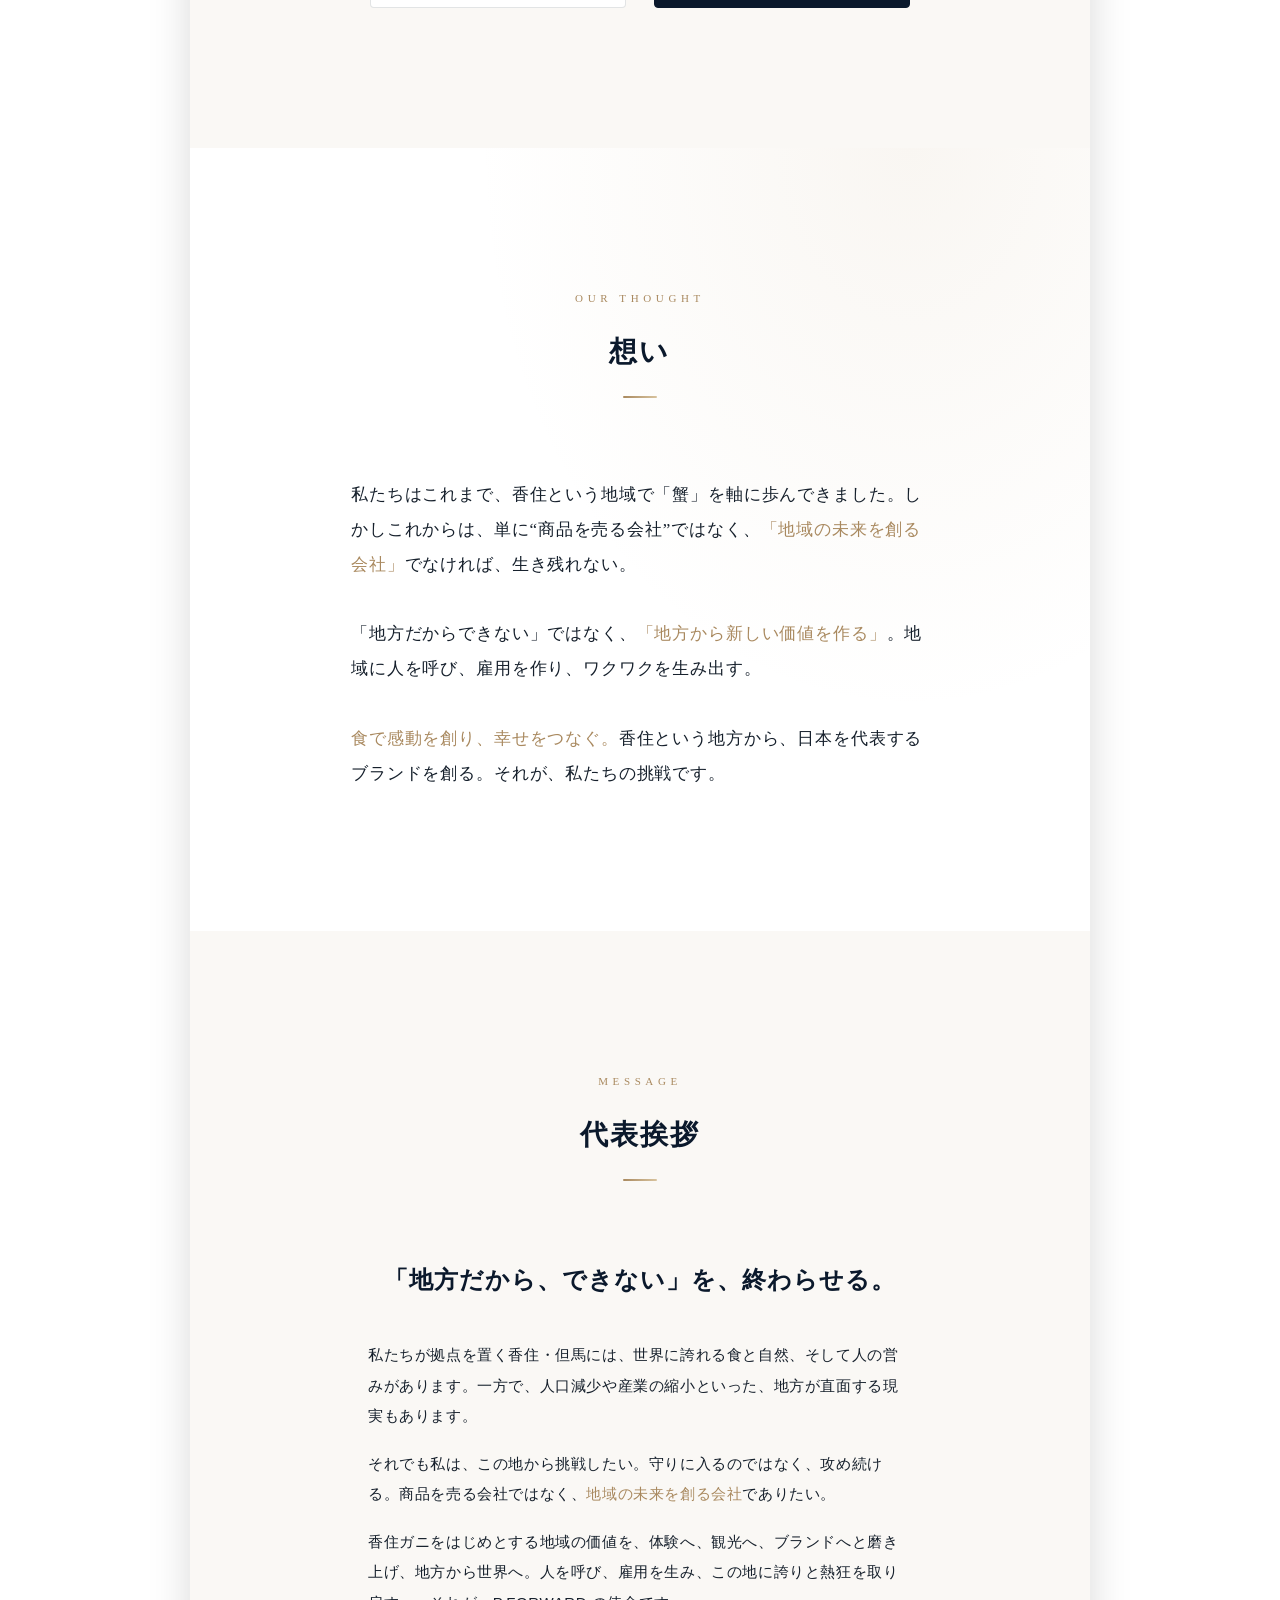
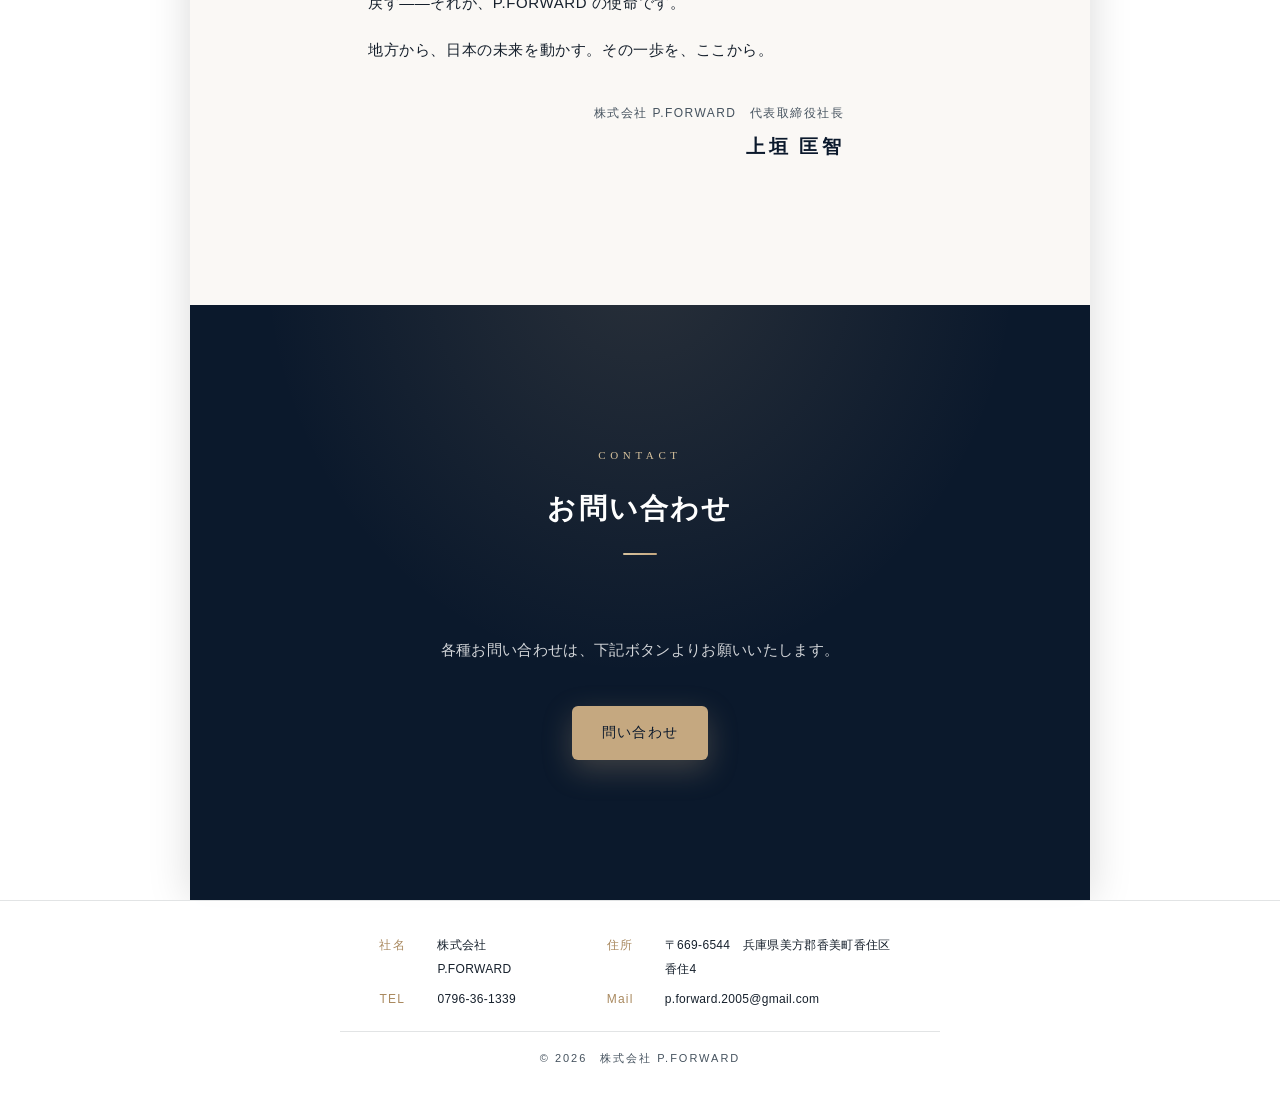
==== commit da8cd9c9: "P.FORWARD: 会社概要に設立日と従業員数を追加 - 設立 2026年6月1日 - 従業員数 2名(2026年8月31日現在)   数は変わるものなので基準日を小さく添え、古い情報のまま残らない" ====
--- a/index.html
+++ b/index.html
@@ -55,6 +55,11 @@
     "name": "法人番号",
     "value": "9140001056515"
   },
+  "foundingDate": "2026-06-01",
+  "numberOfEmployees": {
+    "@type": "QuantitativeValue",
+    "value": 2
+  },
   "telephone": "0796-36-1339",
   "email": "p.forward.2005@gmail.com",
   "areaServed": "JP",
@@ -334,7 +339,9 @@
       <div class="row"><dt>商号</dt><dd>株式会社 P.FORWARD<small>ピーフォワード</small></dd></div>
       <div class="row"><dt>所在地</dt><dd>〒669-6544　兵庫県美方郡香美町香住区香住4番地</dd></div>
       <div class="row"><dt>代表者</dt><dd>代表取締役社長　上垣 匡智</dd></div>
+      <div class="row"><dt>設立</dt><dd>2026年6月1日</dd></div>
       <div class="row"><dt>資本金</dt><dd>10,000,000円</dd></div>
+      <div class="row"><dt>従業員数</dt><dd>2名<small>2026年8月31日現在</small></dd></div>
       <div class="row"><dt>法人番号</dt><dd>9140001056515</dd></div>
       <div class="row"><dt>事業内容</dt><dd>地方創生・観光事業／飲食事業／新業態開発・ブランド立ち上げ</dd></div>
       <div class="row"><dt>TEL</dt><dd><a href="tel:0796-36-1339">0796-36-1339</a></dd></div>
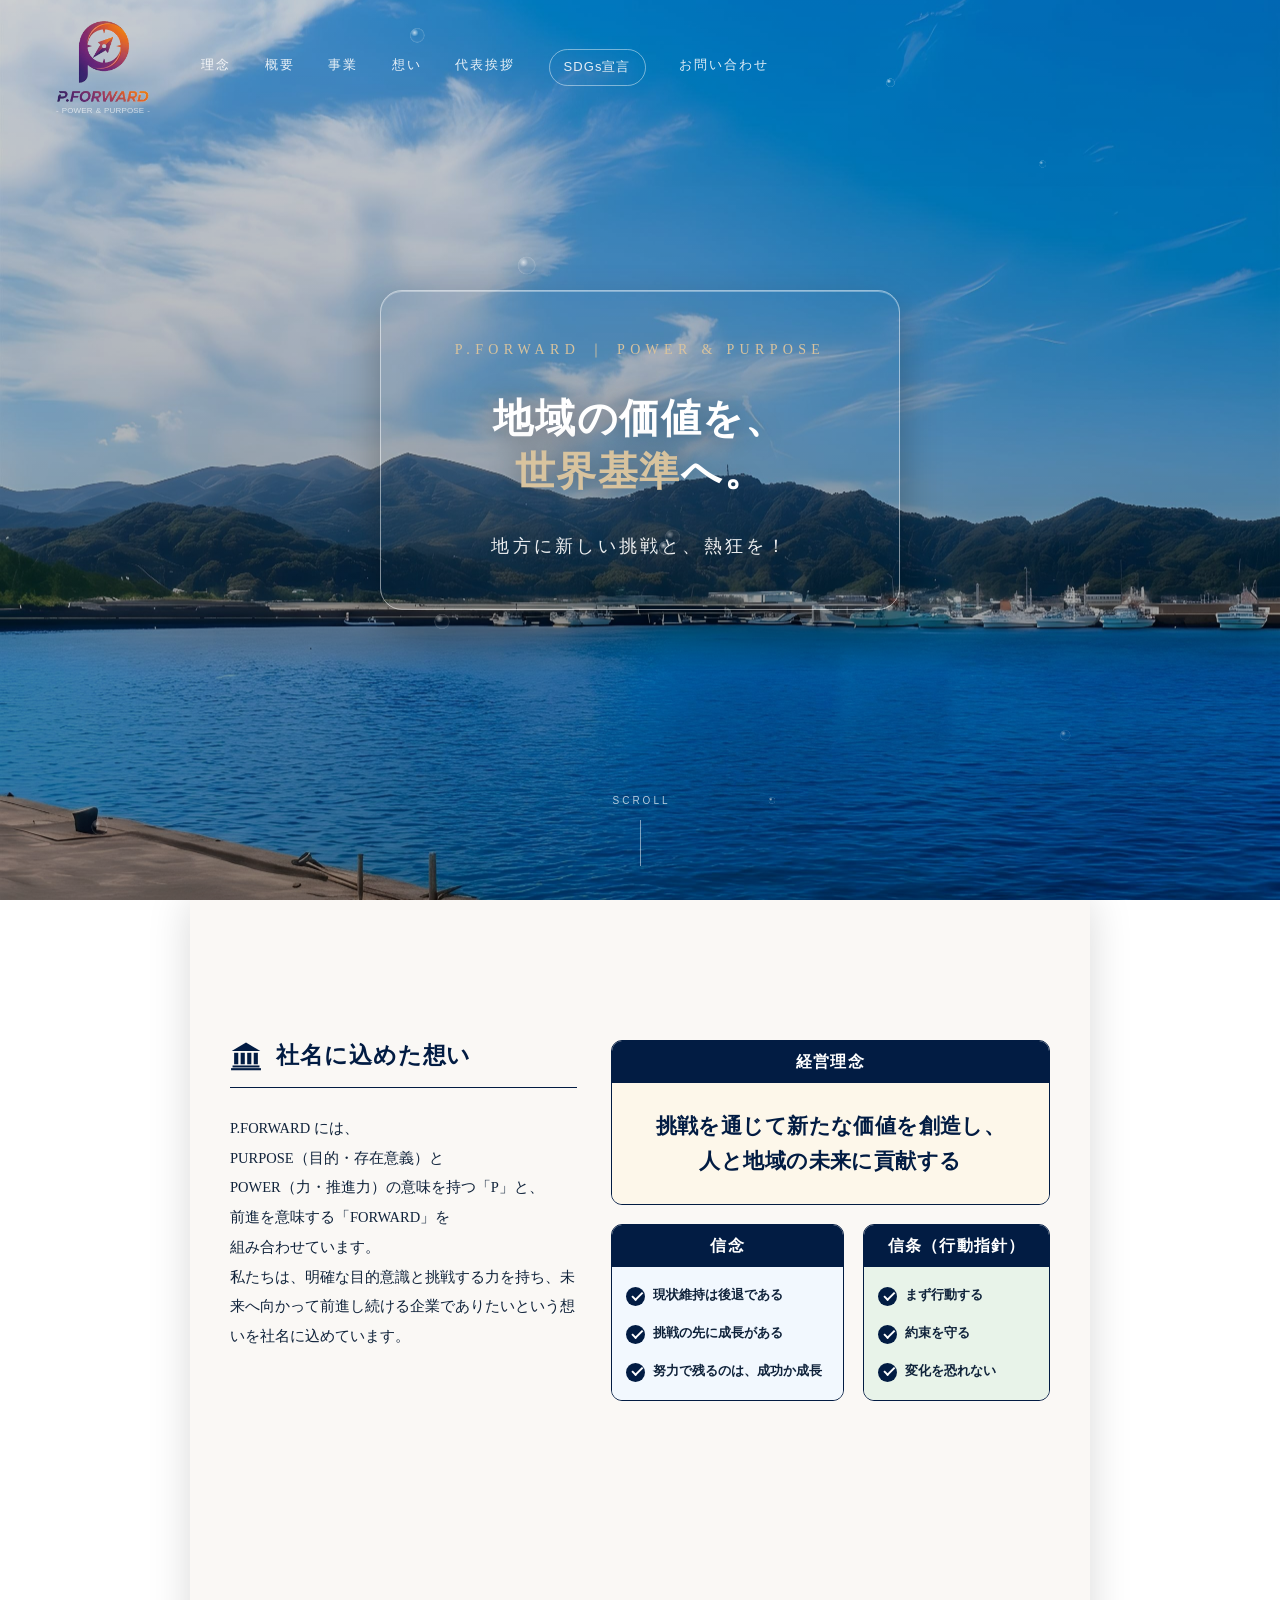
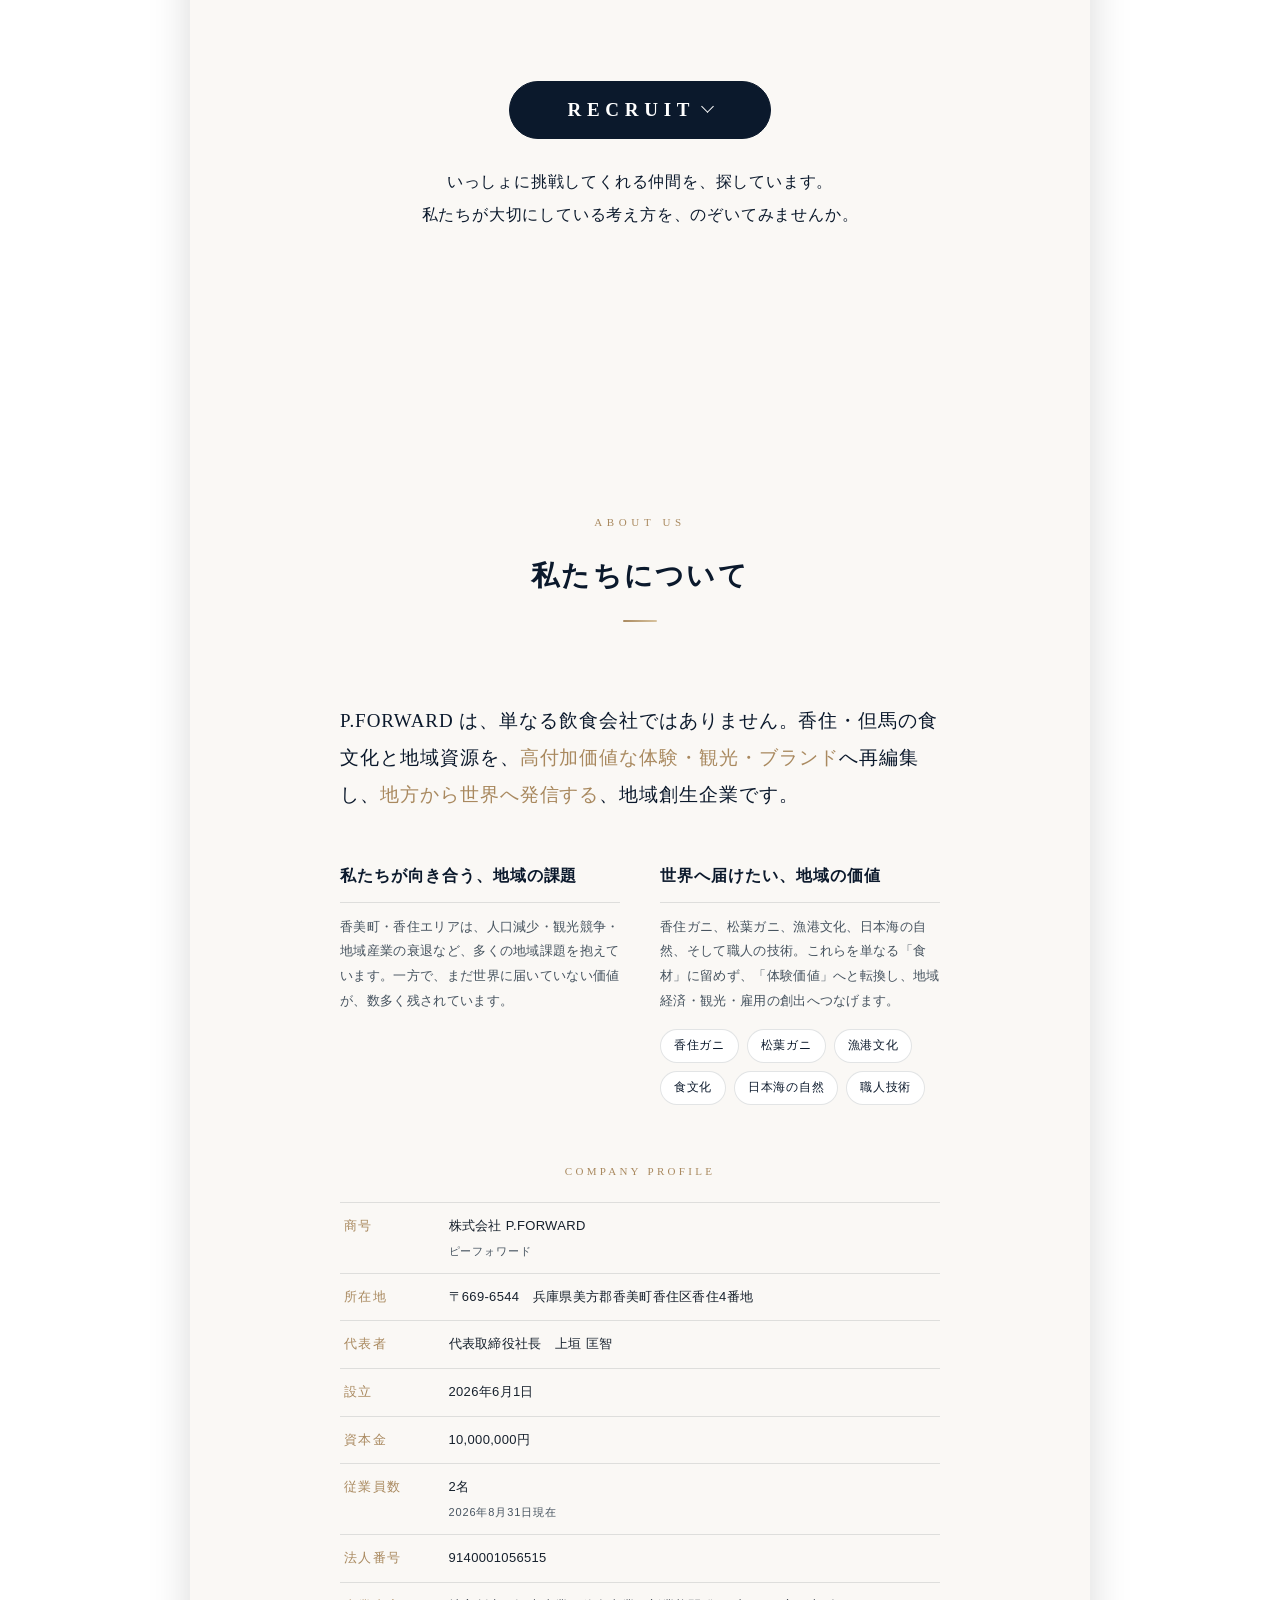
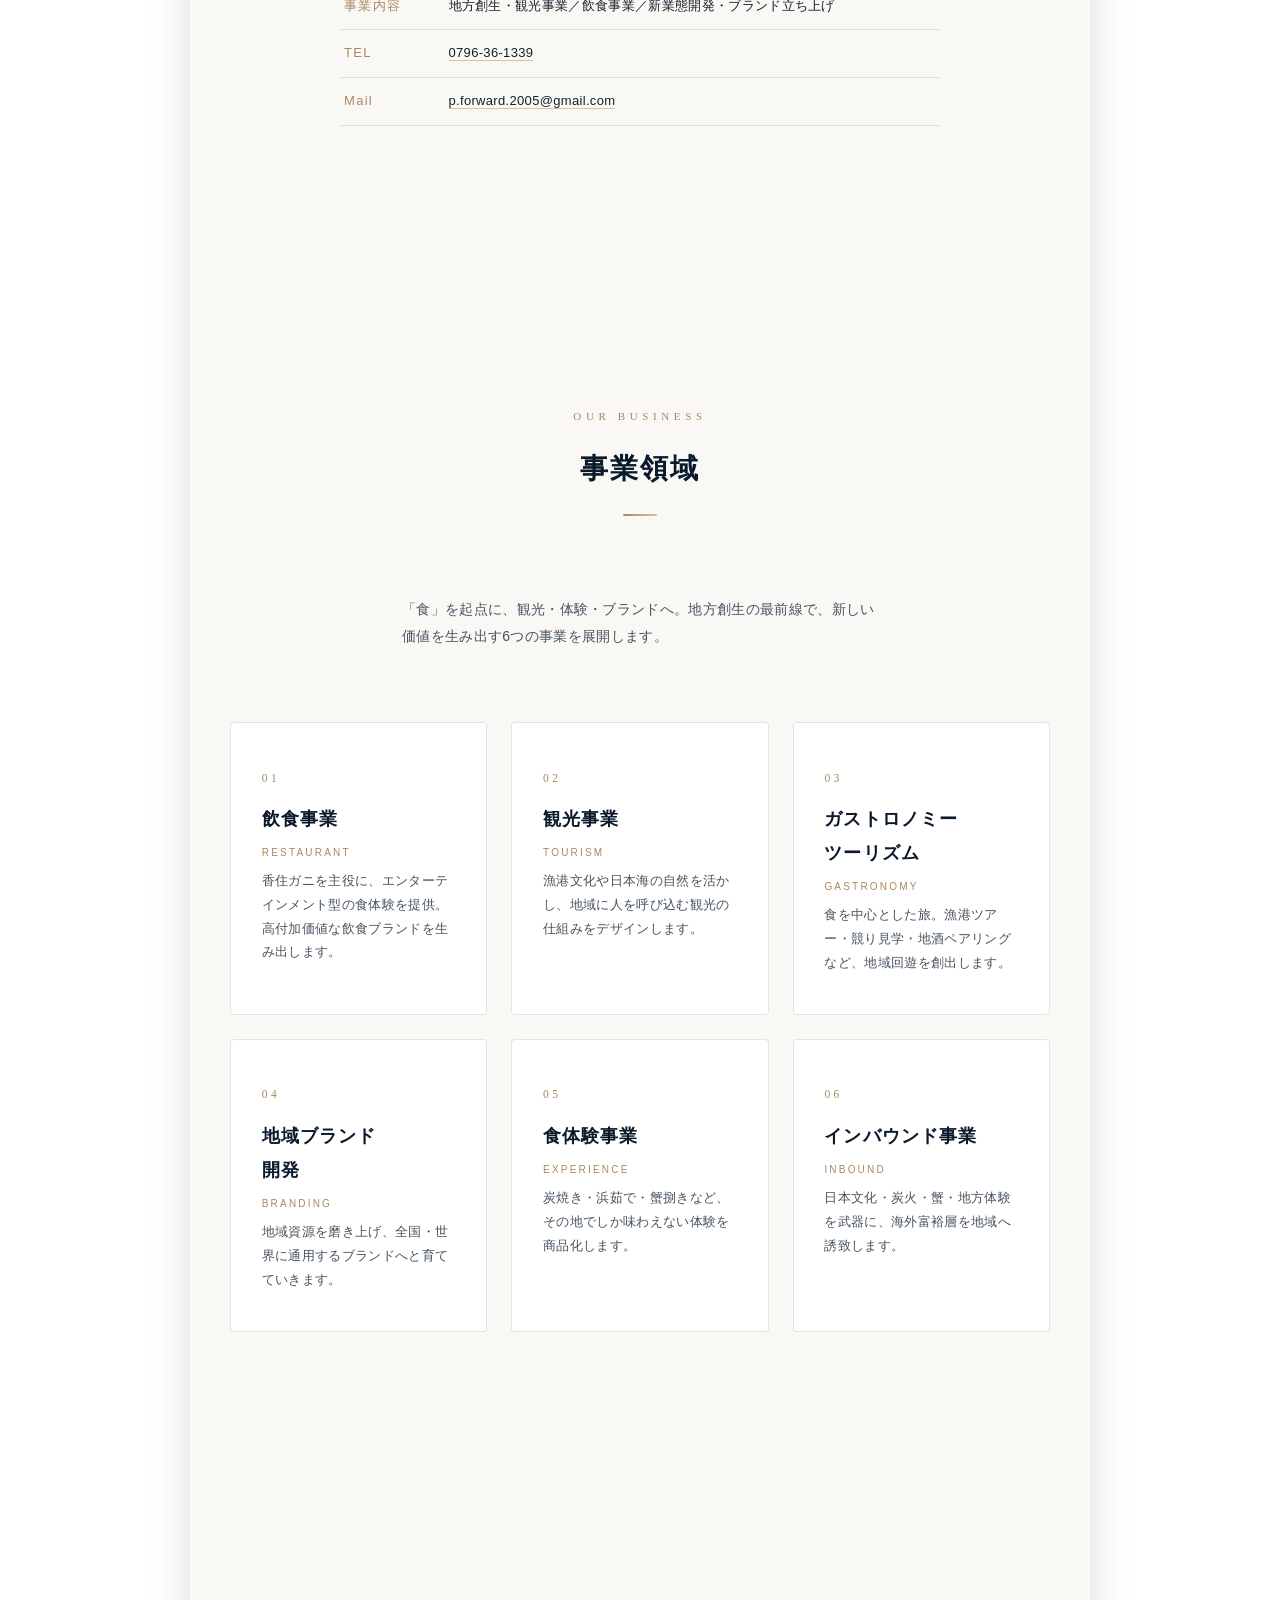
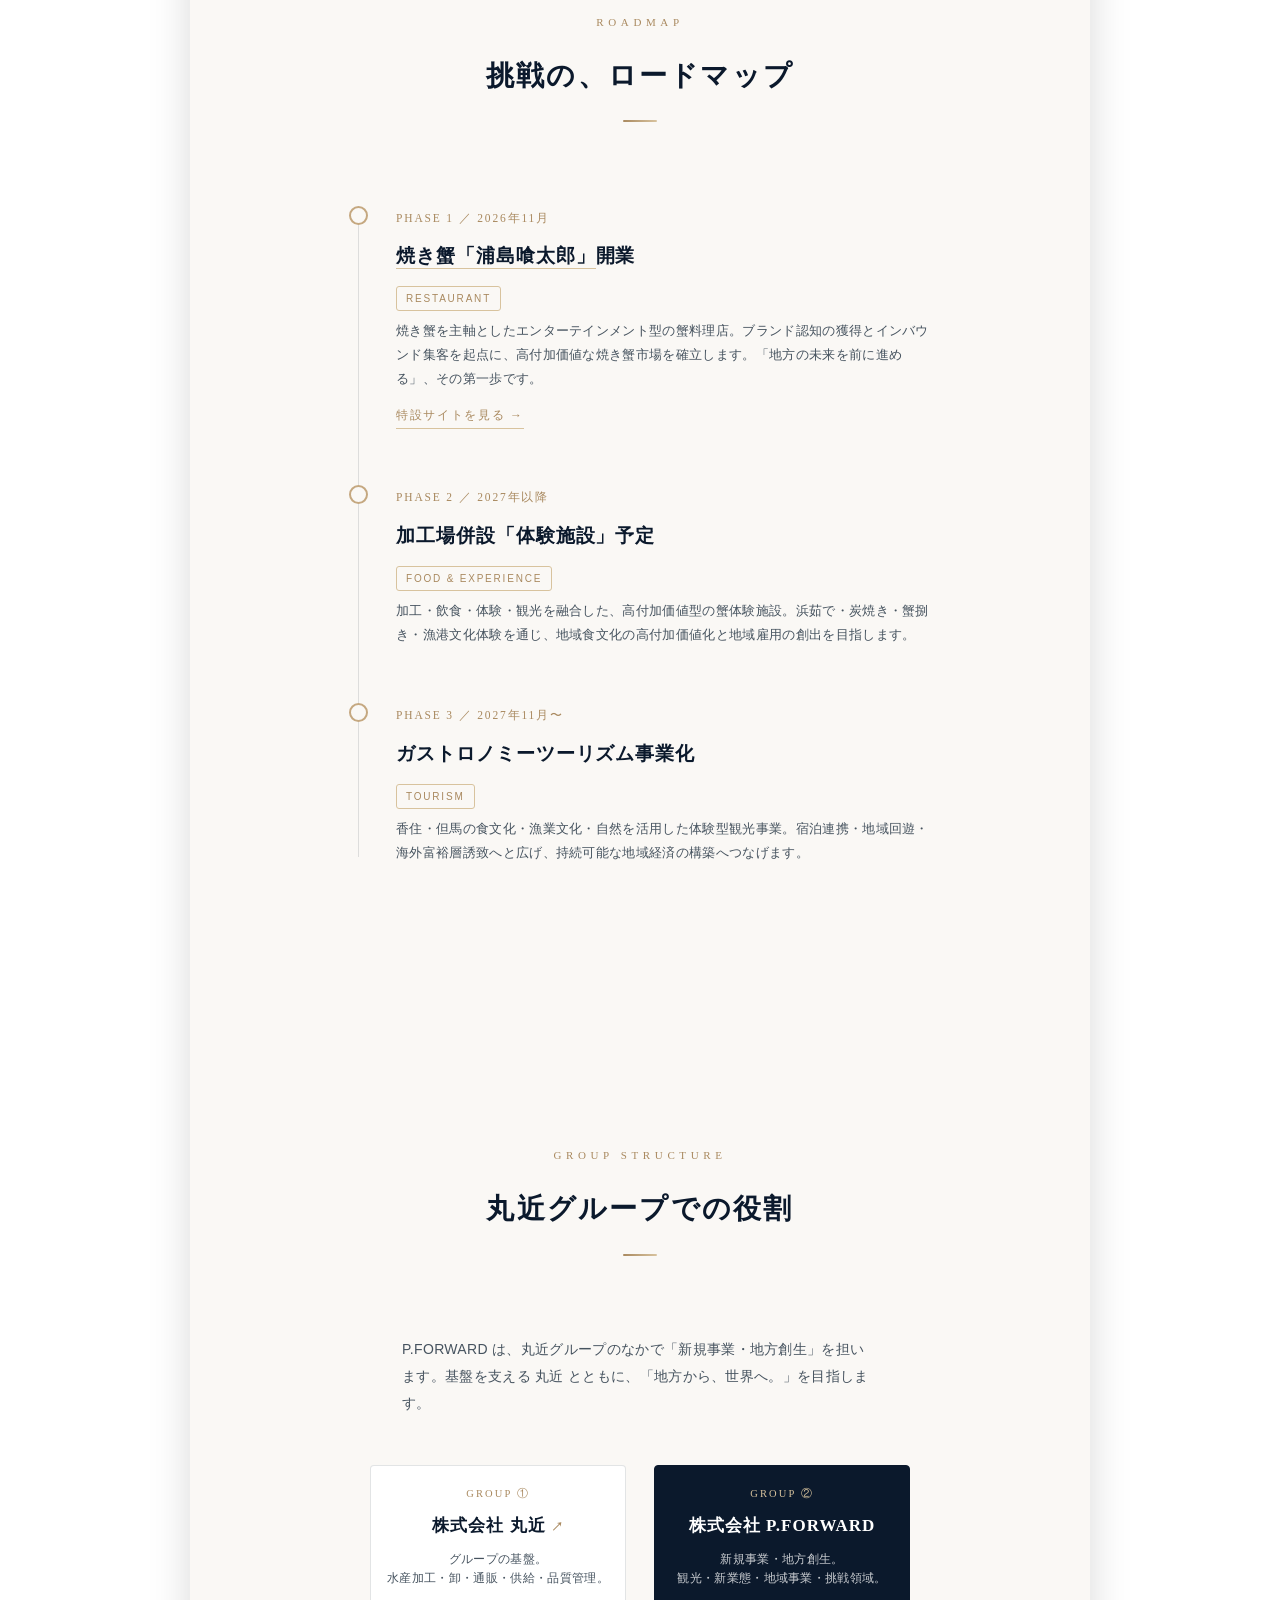
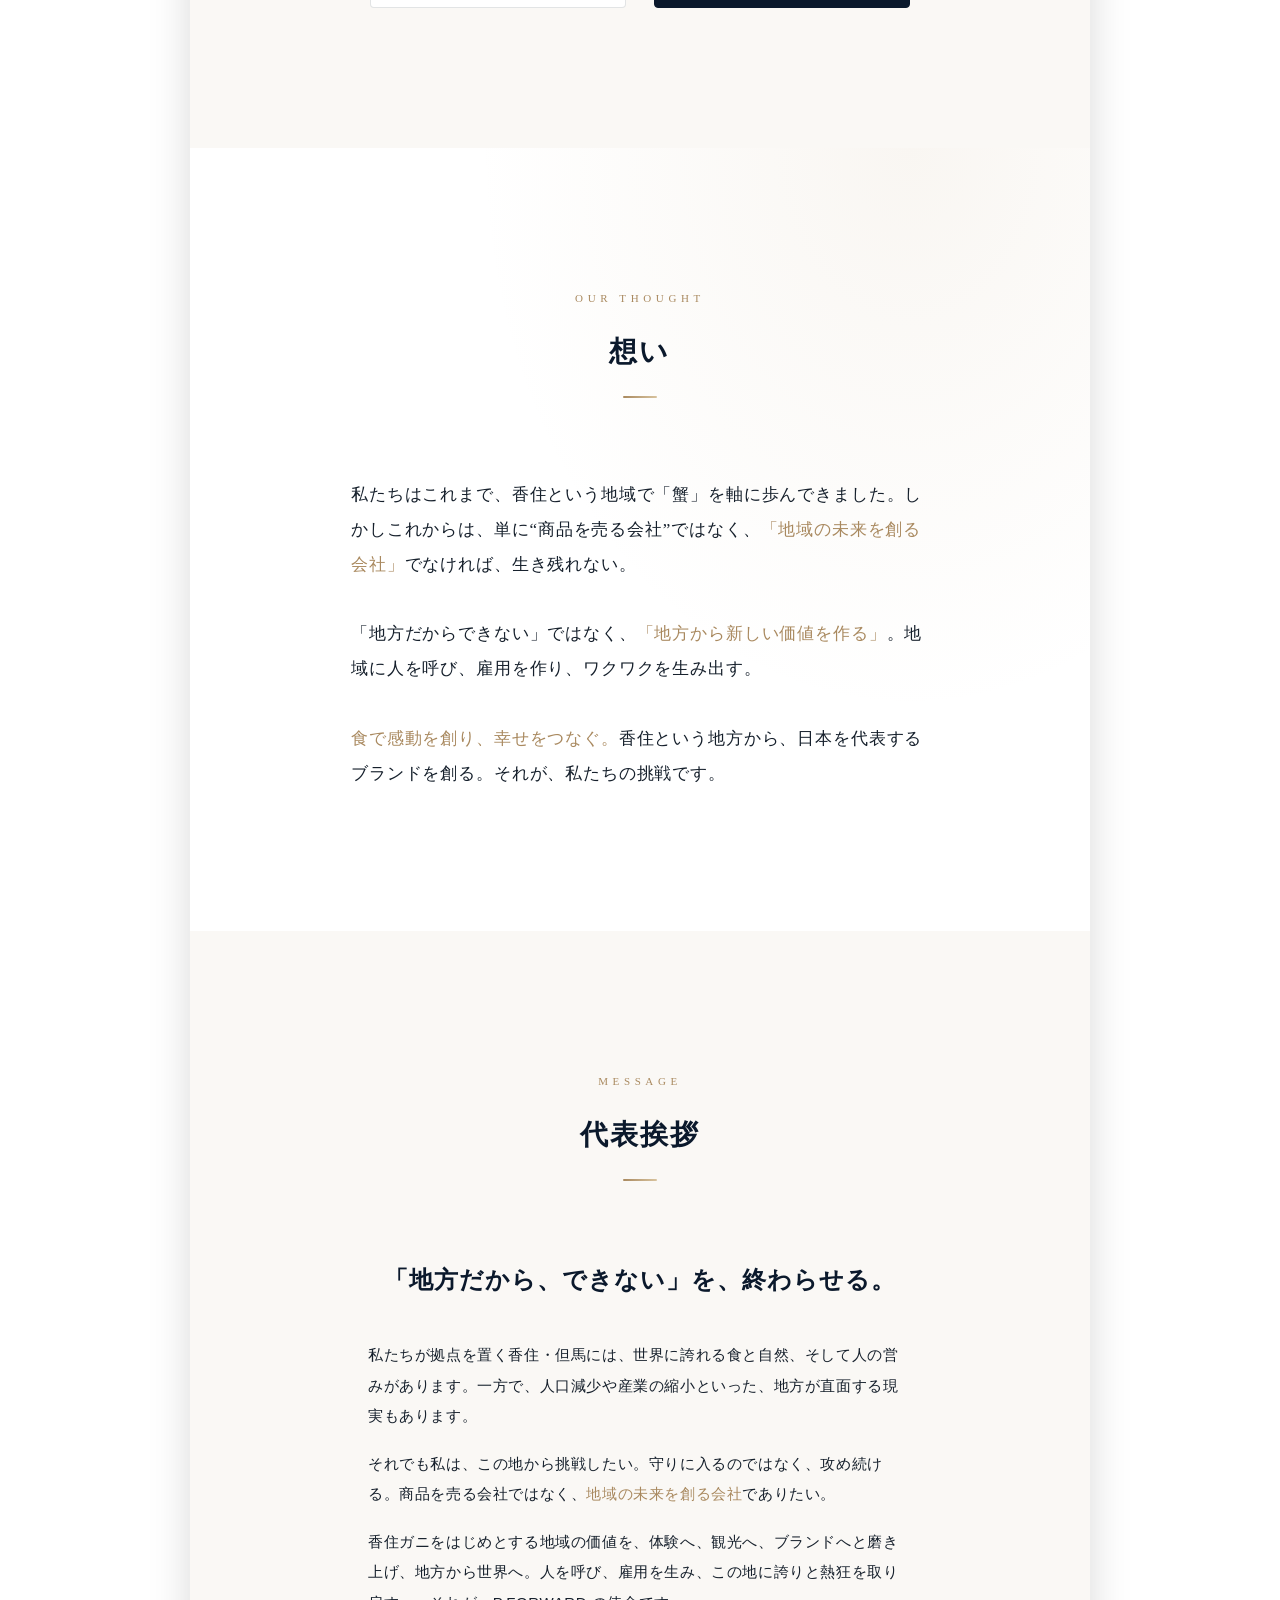
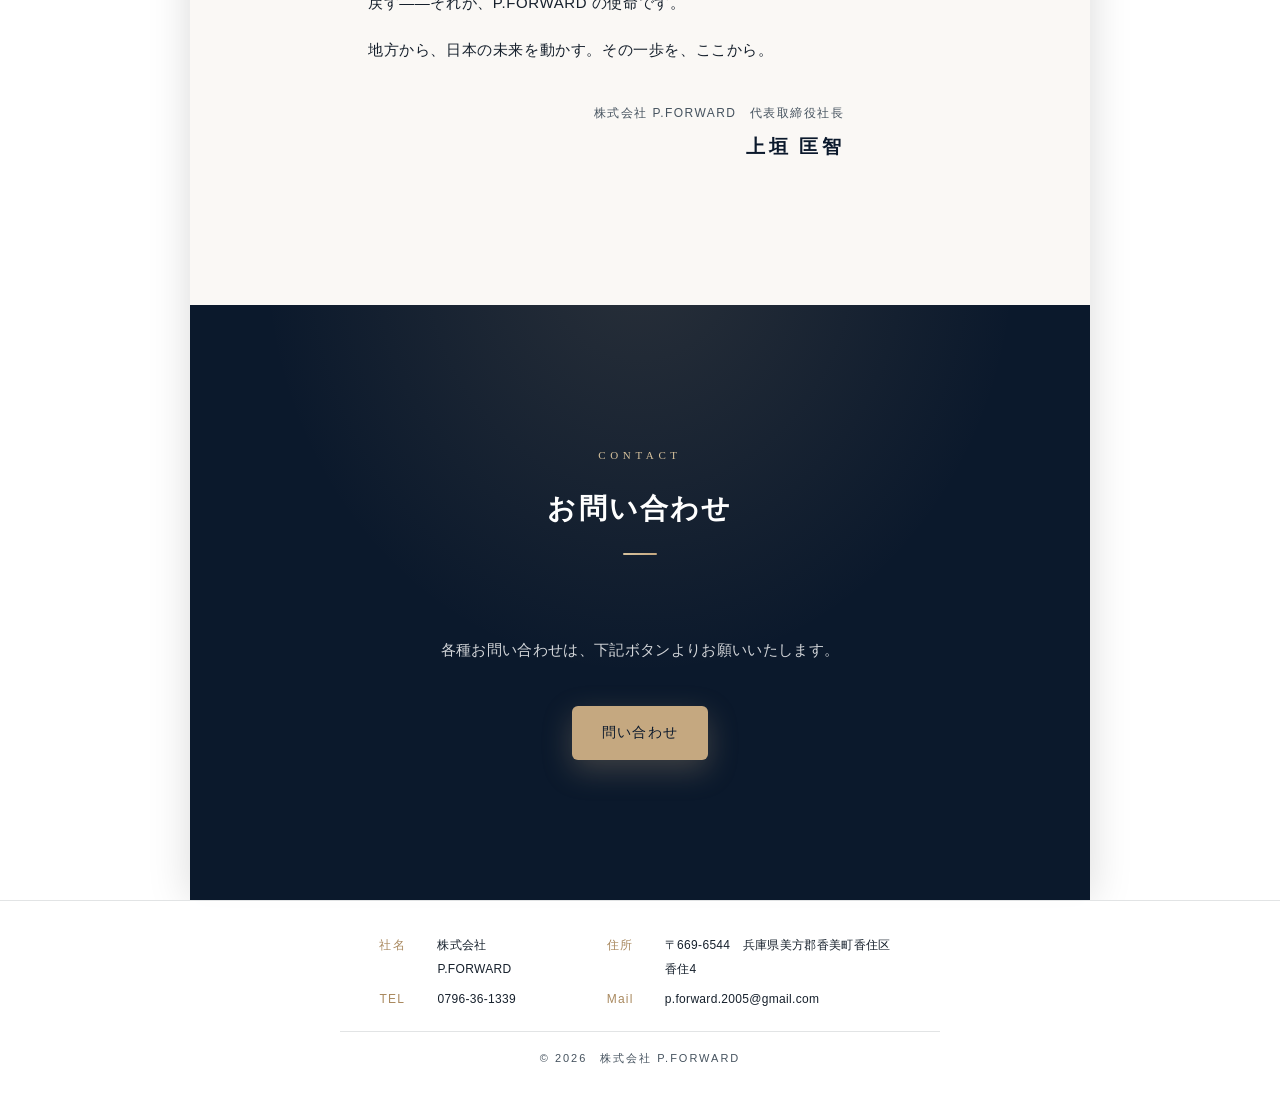
==== commit d8756418: "浦島喰太郎: 開業日を 2026年11月14日（土）に更新 10/28 から 11/14 へ延期が確定したため、「2026年10月開業予定」の表記を すべて実日付に差し替えた。  - ku-taro." ====
--- a/index.html
+++ b/index.html
@@ -381,7 +381,7 @@
     <div class="timeline">
       <div class="phase reveal">
         <span class="dot"></span>
-        <span class="when">PHASE 1 ／ 2026年10月</span>
+        <span class="when">PHASE 1 ／ 2026年11月</span>
         <h4><a href="ku-taro.html">焼き蟹「浦島喰太郎」</a>開業</h4>
         <span class="tag-mini">RESTAURANT</span>
         <p>焼き蟹を主軸としたエンターテインメント型の蟹料理店。ブランド認知の獲得とインバウンド集客を起点に、高付加価値な焼き蟹市場を確立します。「地方の未来を前に進める」、その第一歩です。</p>
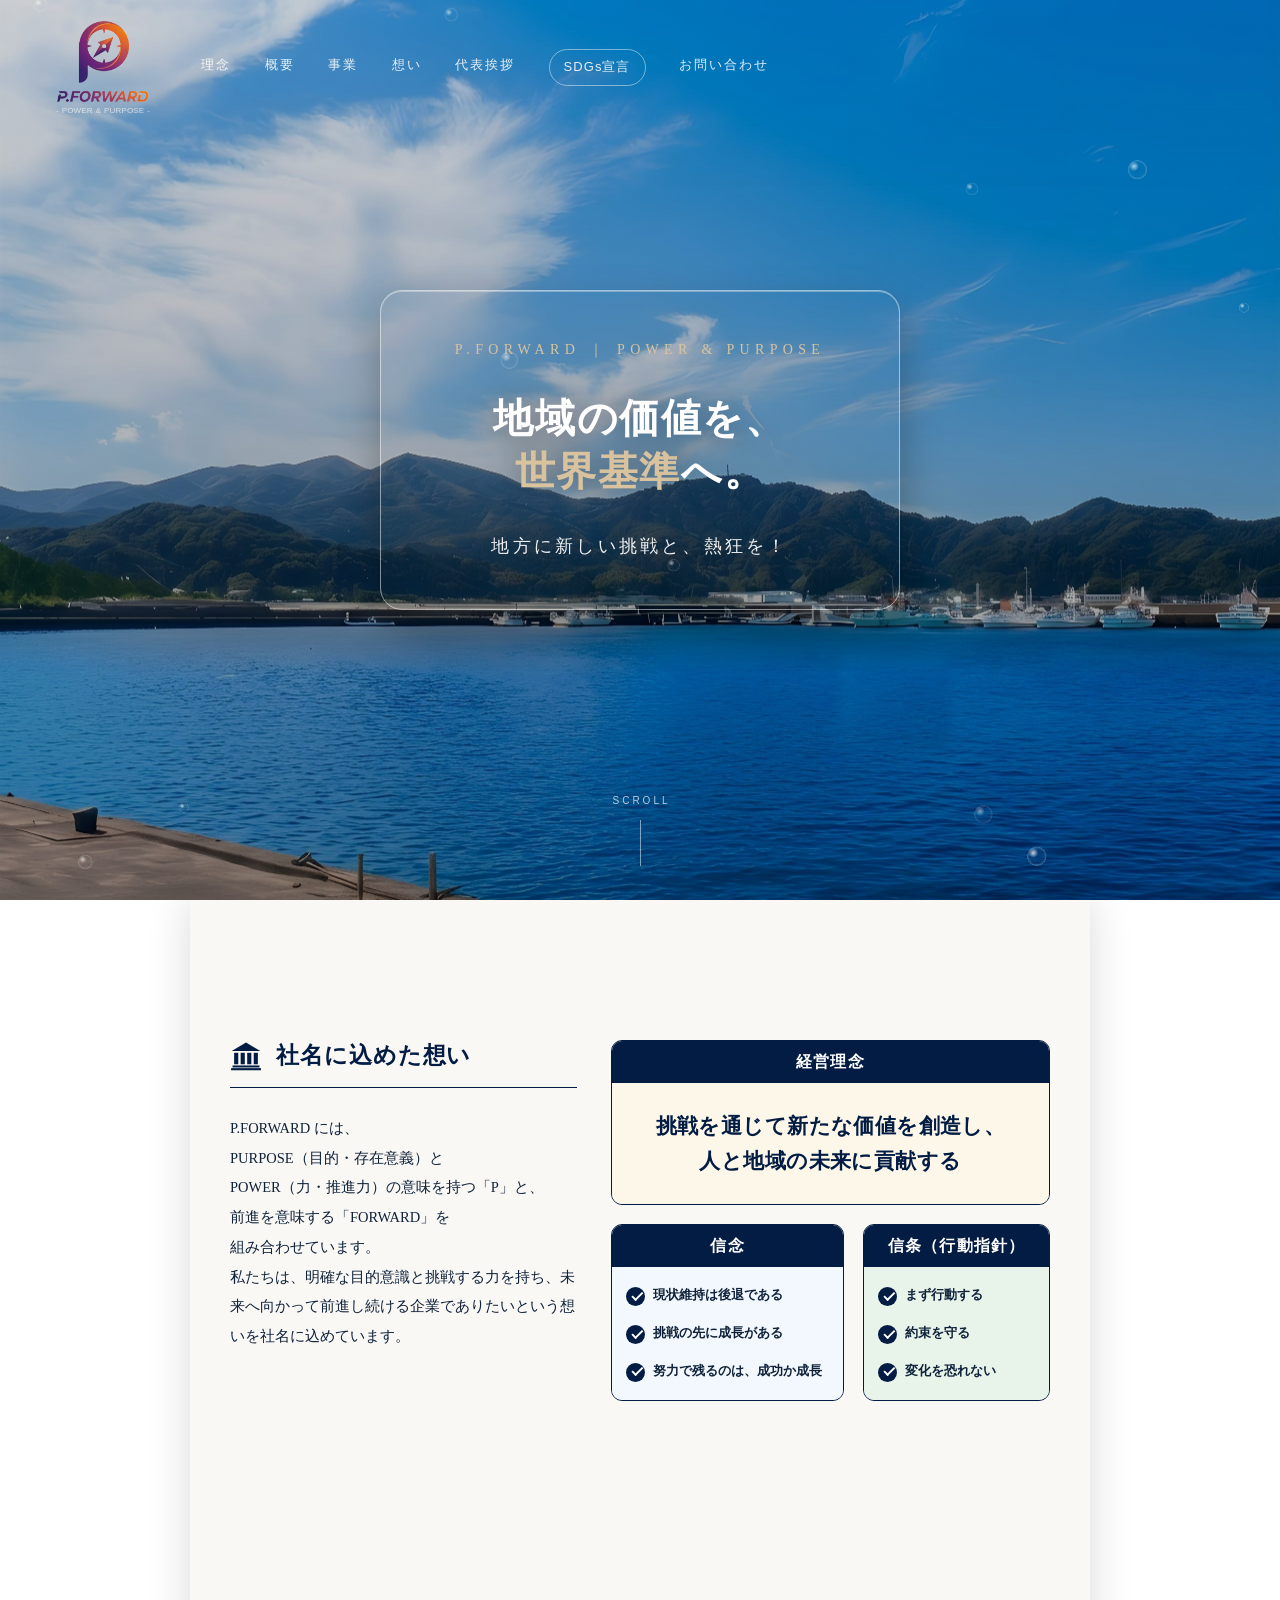
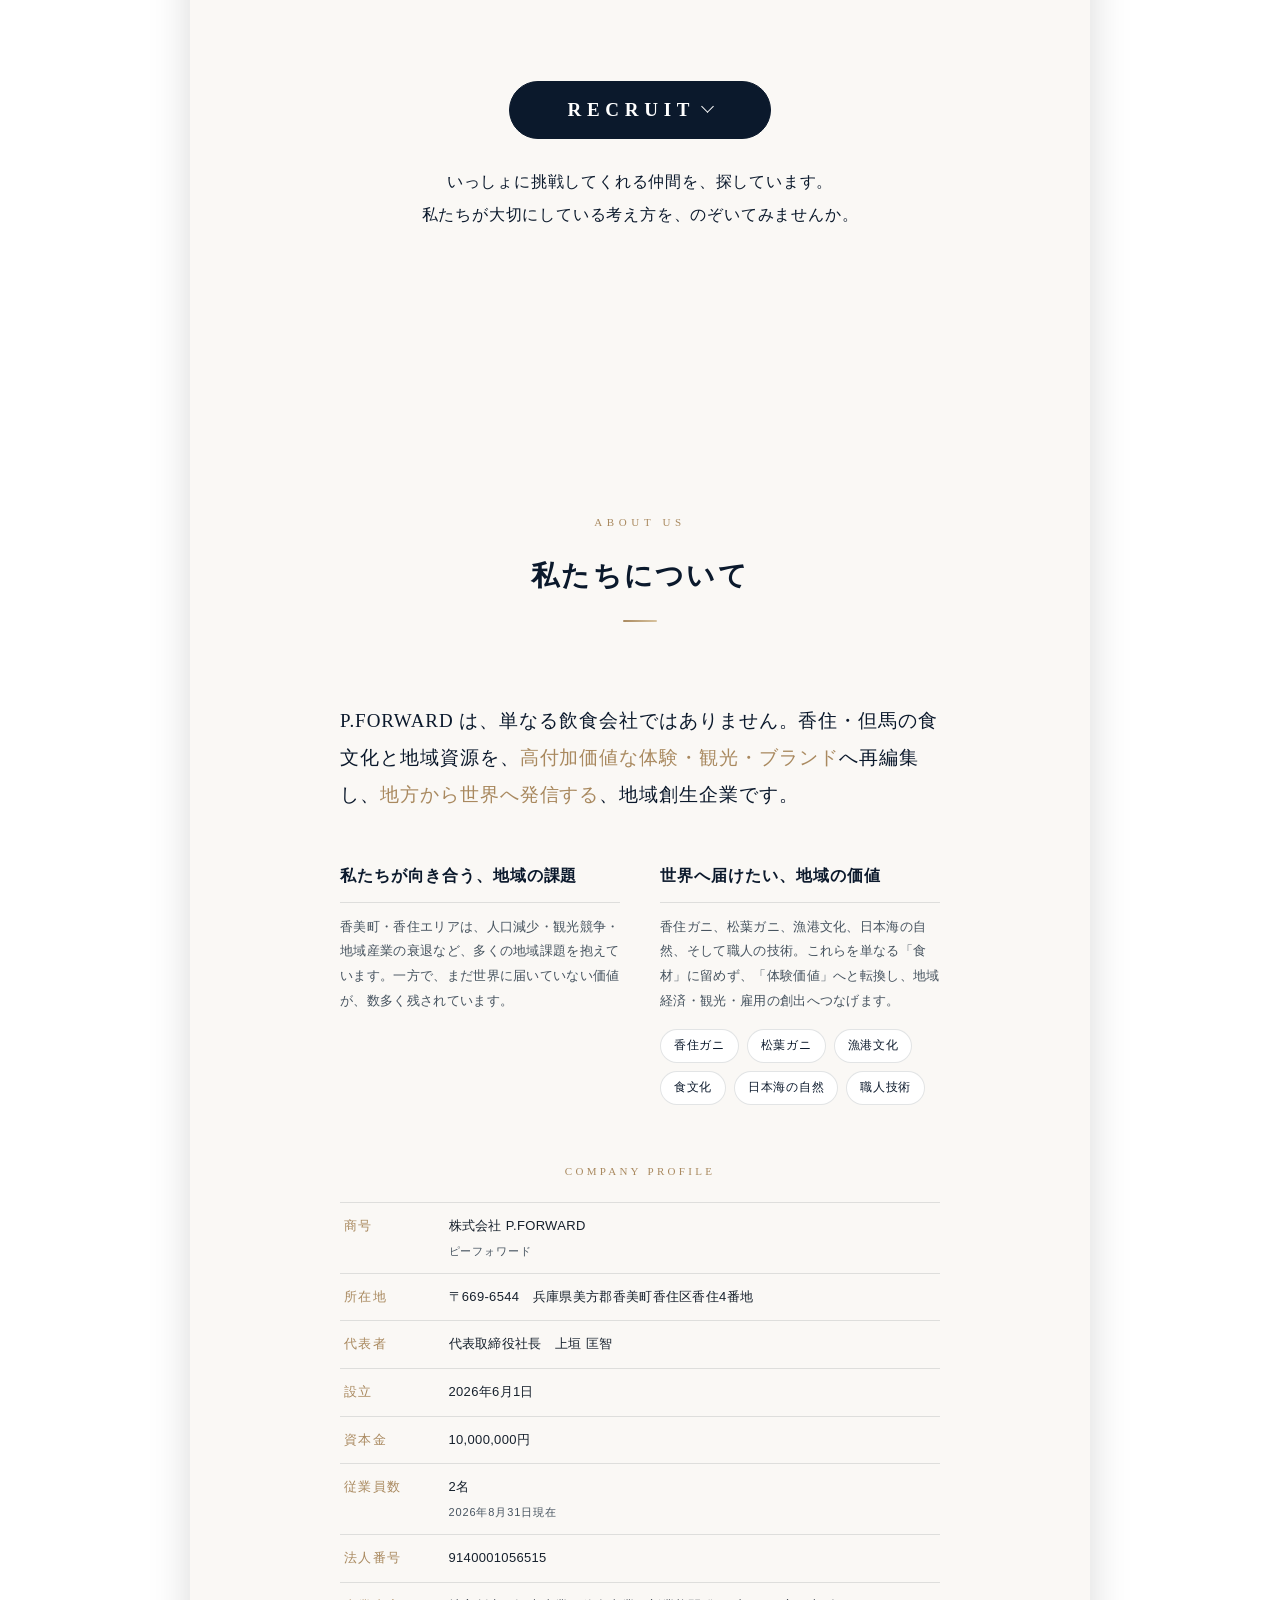
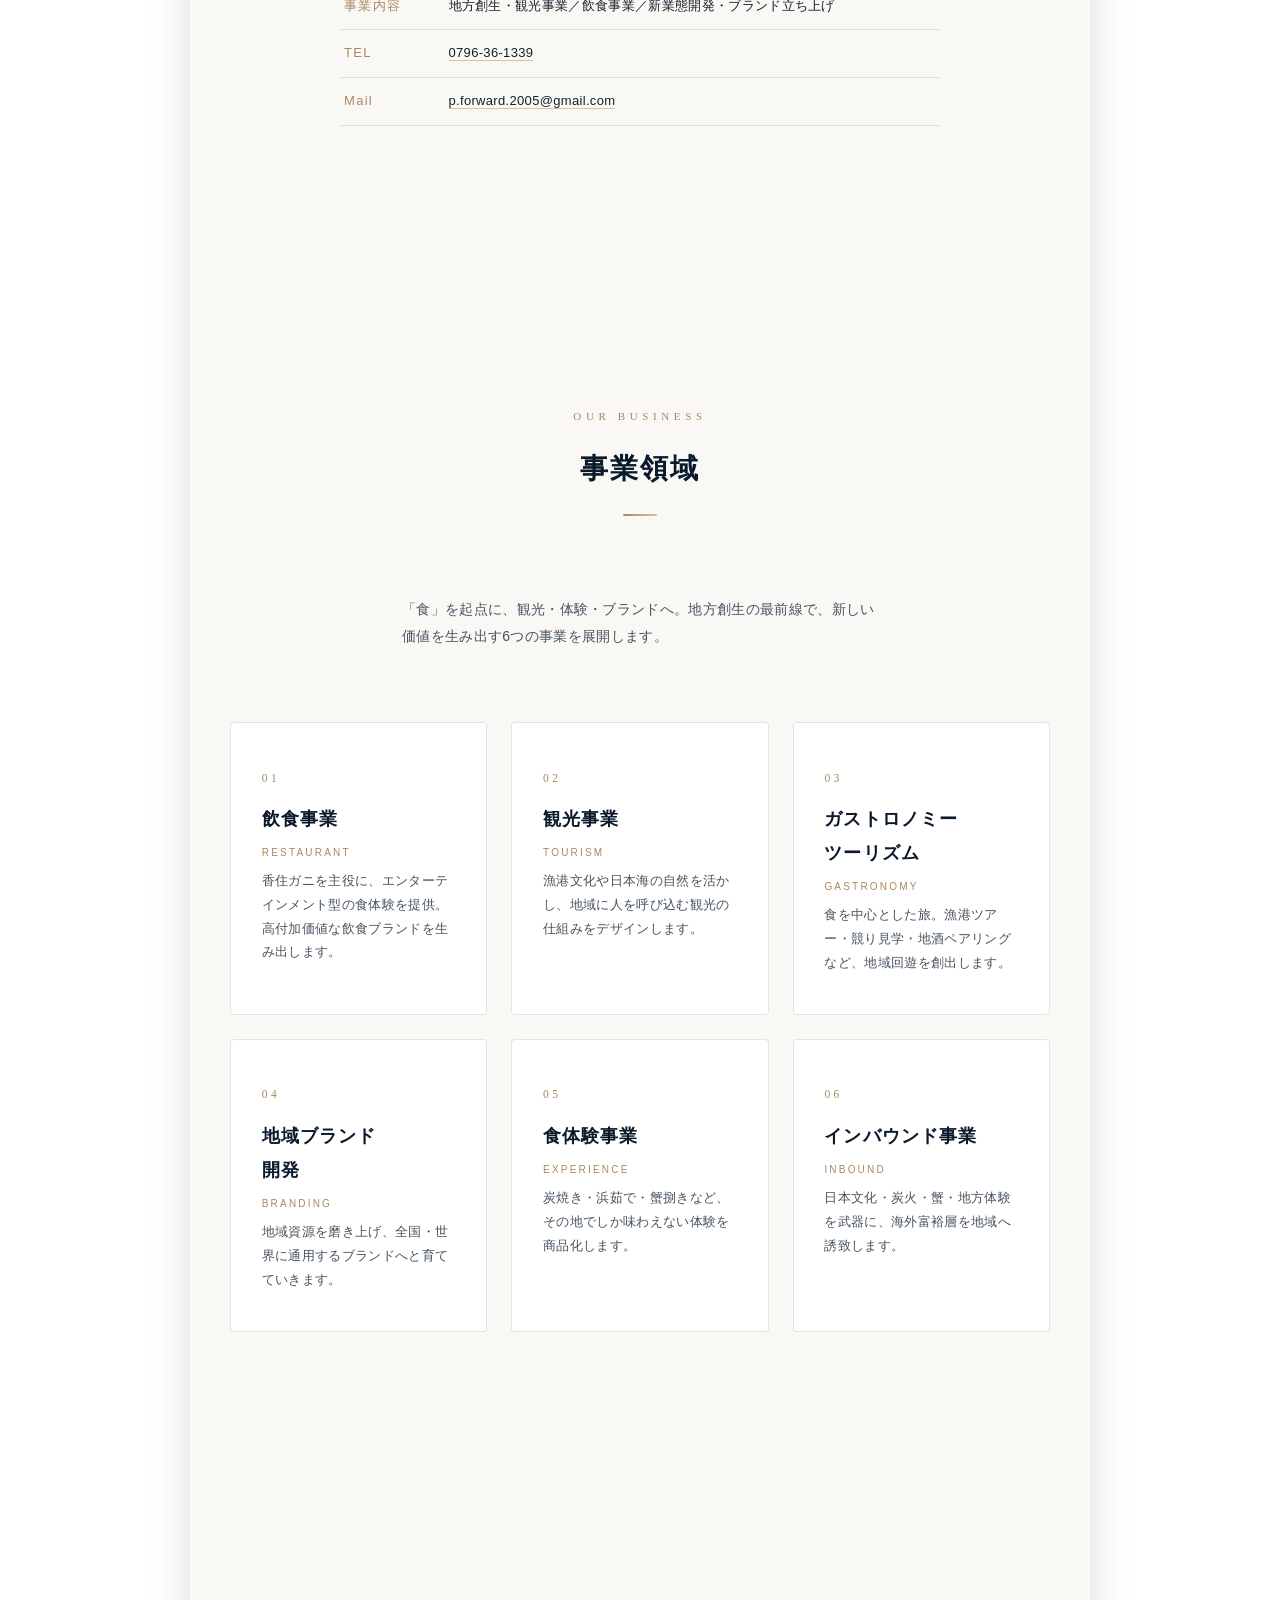
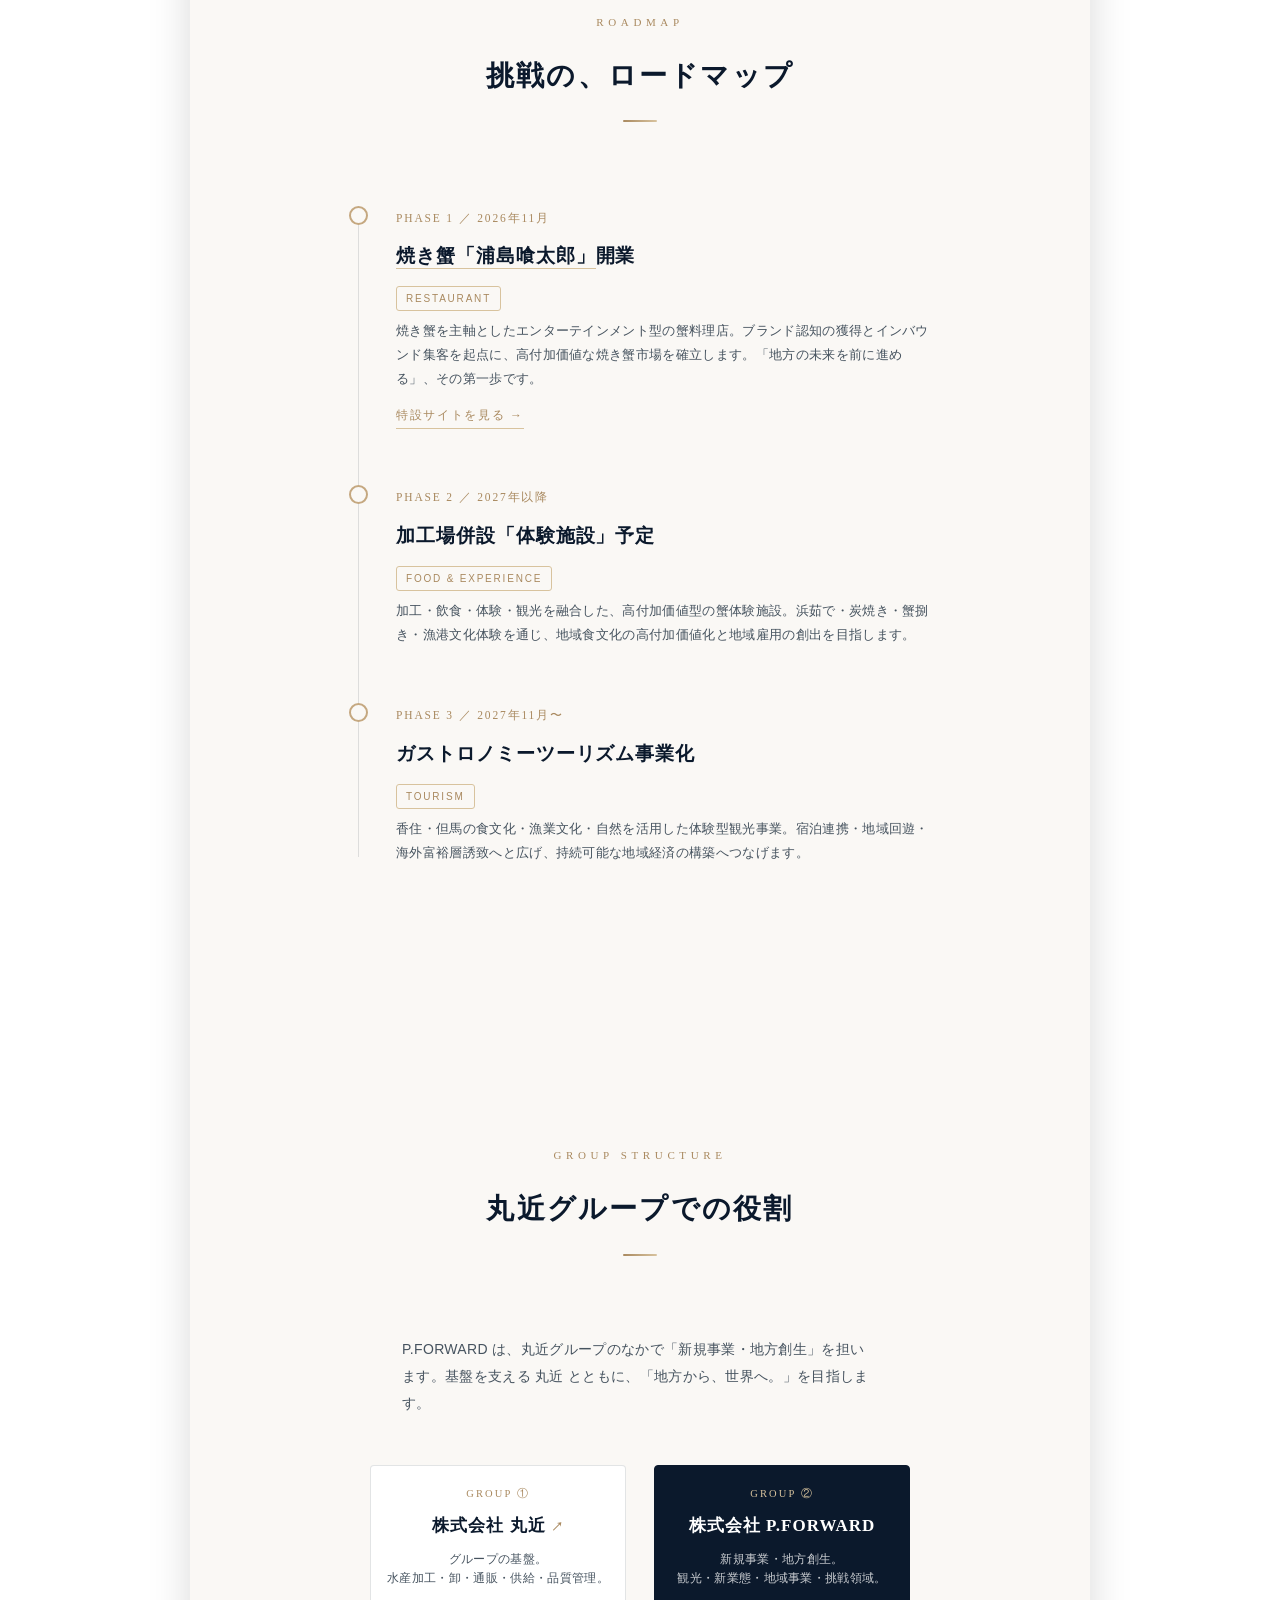
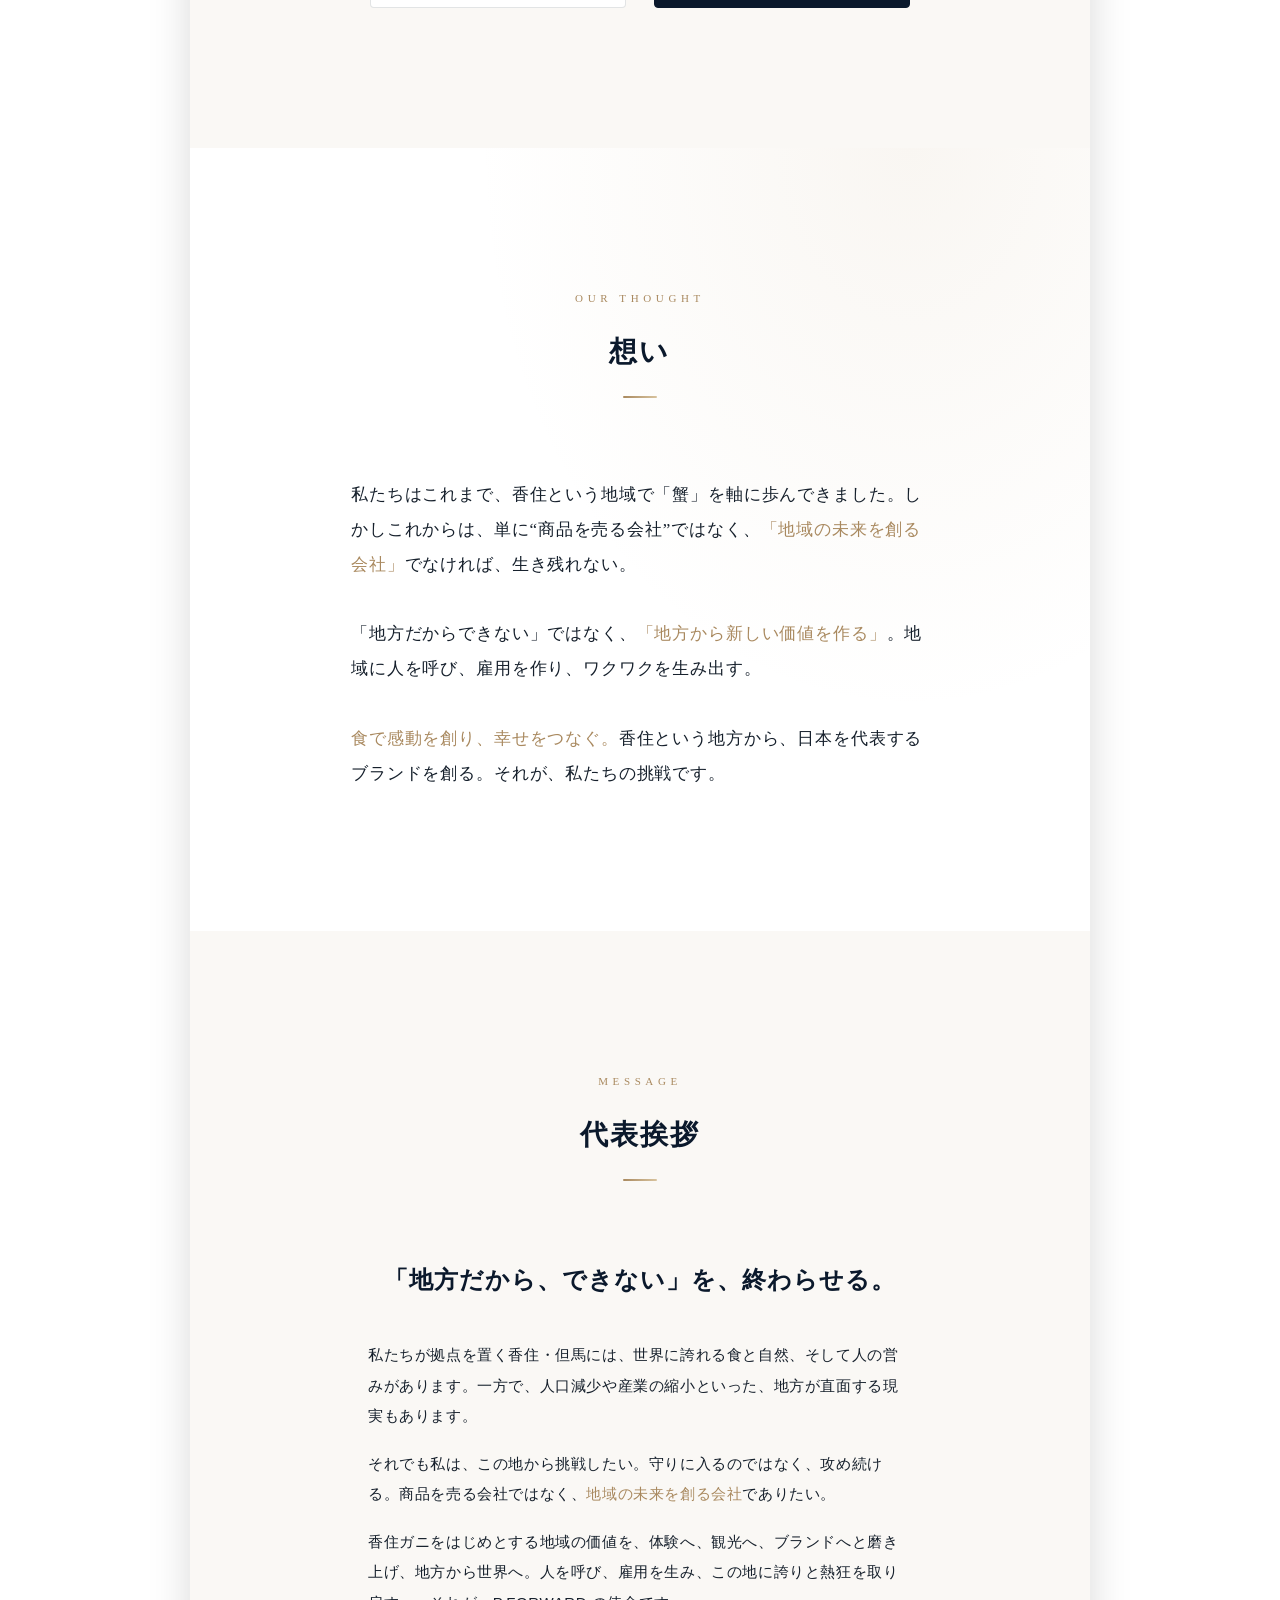
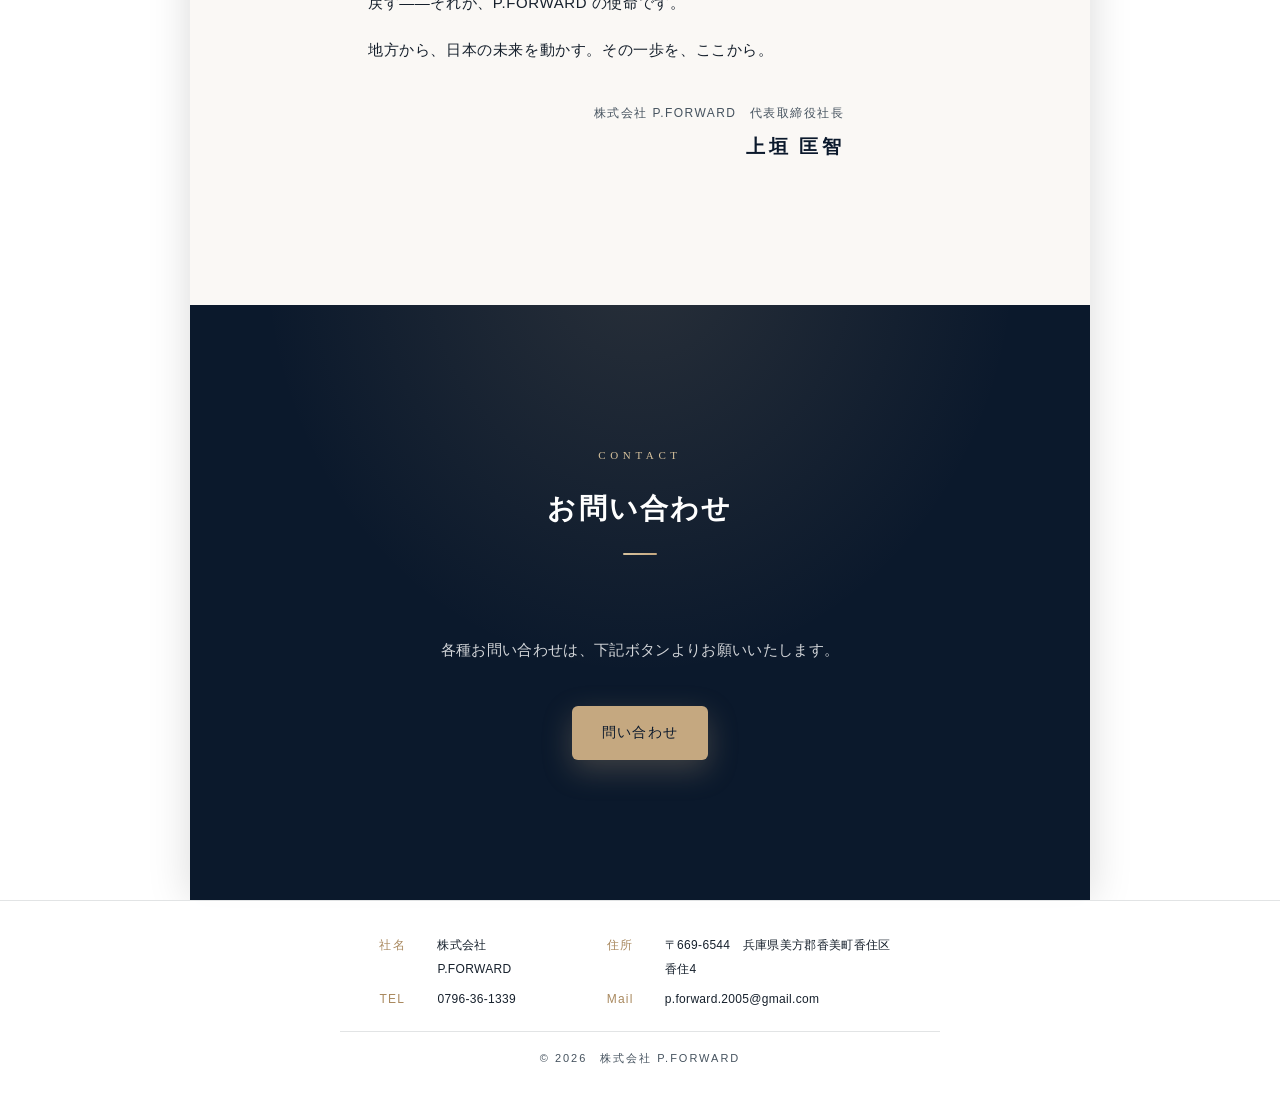
==== commit c192bcb1: "Google広告のコンバージョンタグを設置（AW-18514187367 / 予約件数測定） 業者さん支給のコードは「head間にインラインで貼る」指示だったが、 本サイトのCSPは script-s" ====
--- a/index.html
+++ b/index.html
@@ -96,15 +96,20 @@
            form-action 'self';
            style-src 'self' 'unsafe-inline' https://fonts.googleapis.com;
            font-src 'self' https://fonts.gstatic.com;
-           img-src 'self' data: blob: https://www.google-analytics.com https://www.googletagmanager.com;
-           script-src 'self' https://www.googletagmanager.com;
-           connect-src 'self' https://www.google-analytics.com https://*.google-analytics.com https://*.analytics.google.com https://www.googletagmanager.com;" />
+           img-src 'self' data: blob: https://www.google-analytics.com https://www.googletagmanager.com https://www.googleadservices.com https://googleads.g.doubleclick.net https://pagead2.googlesyndication.com https://www.google.com https://www.google.co.jp;
+           script-src 'self' https://www.googletagmanager.com https://www.googleadservices.com https://www.google.com;
+           connect-src 'self' https://www.google-analytics.com https://*.google-analytics.com https://*.analytics.google.com https://www.googletagmanager.com https://www.googleadservices.com https://googleads.g.doubleclick.net https://pagead2.googlesyndication.com https://www.google.com https://www.google.co.jp https://ad.doubleclick.net;
+           frame-src https://www.googletagmanager.com;" />
 
 <!-- ============ アクセス解析（GA4 / G-MV31MNHJTQ） ============
      設定コードは js/ga4.js に置いてある。インラインで書くと CSP に
      'unsafe-inline' が必要になり、サイト全体のXSS耐性が落ちるため。 -->
 <script async src="https://www.googletagmanager.com/gtag/js?id=G-MV31MNHJTQ"></script>
 <script src="js/ga4.js"></script>
+
+<!-- ============ Google広告 コンバージョン（AW-18514187367） ============
+     設定コードは js/ads.js に置いてある。理由は ga4.js と同じ（CSPでインライン禁止）。 -->
+<script src="js/ads.js"></script>
 
 <!-- 電話番号の自動リンク化を防止 -->
 <meta name="format-detection" content="telephone=no" />
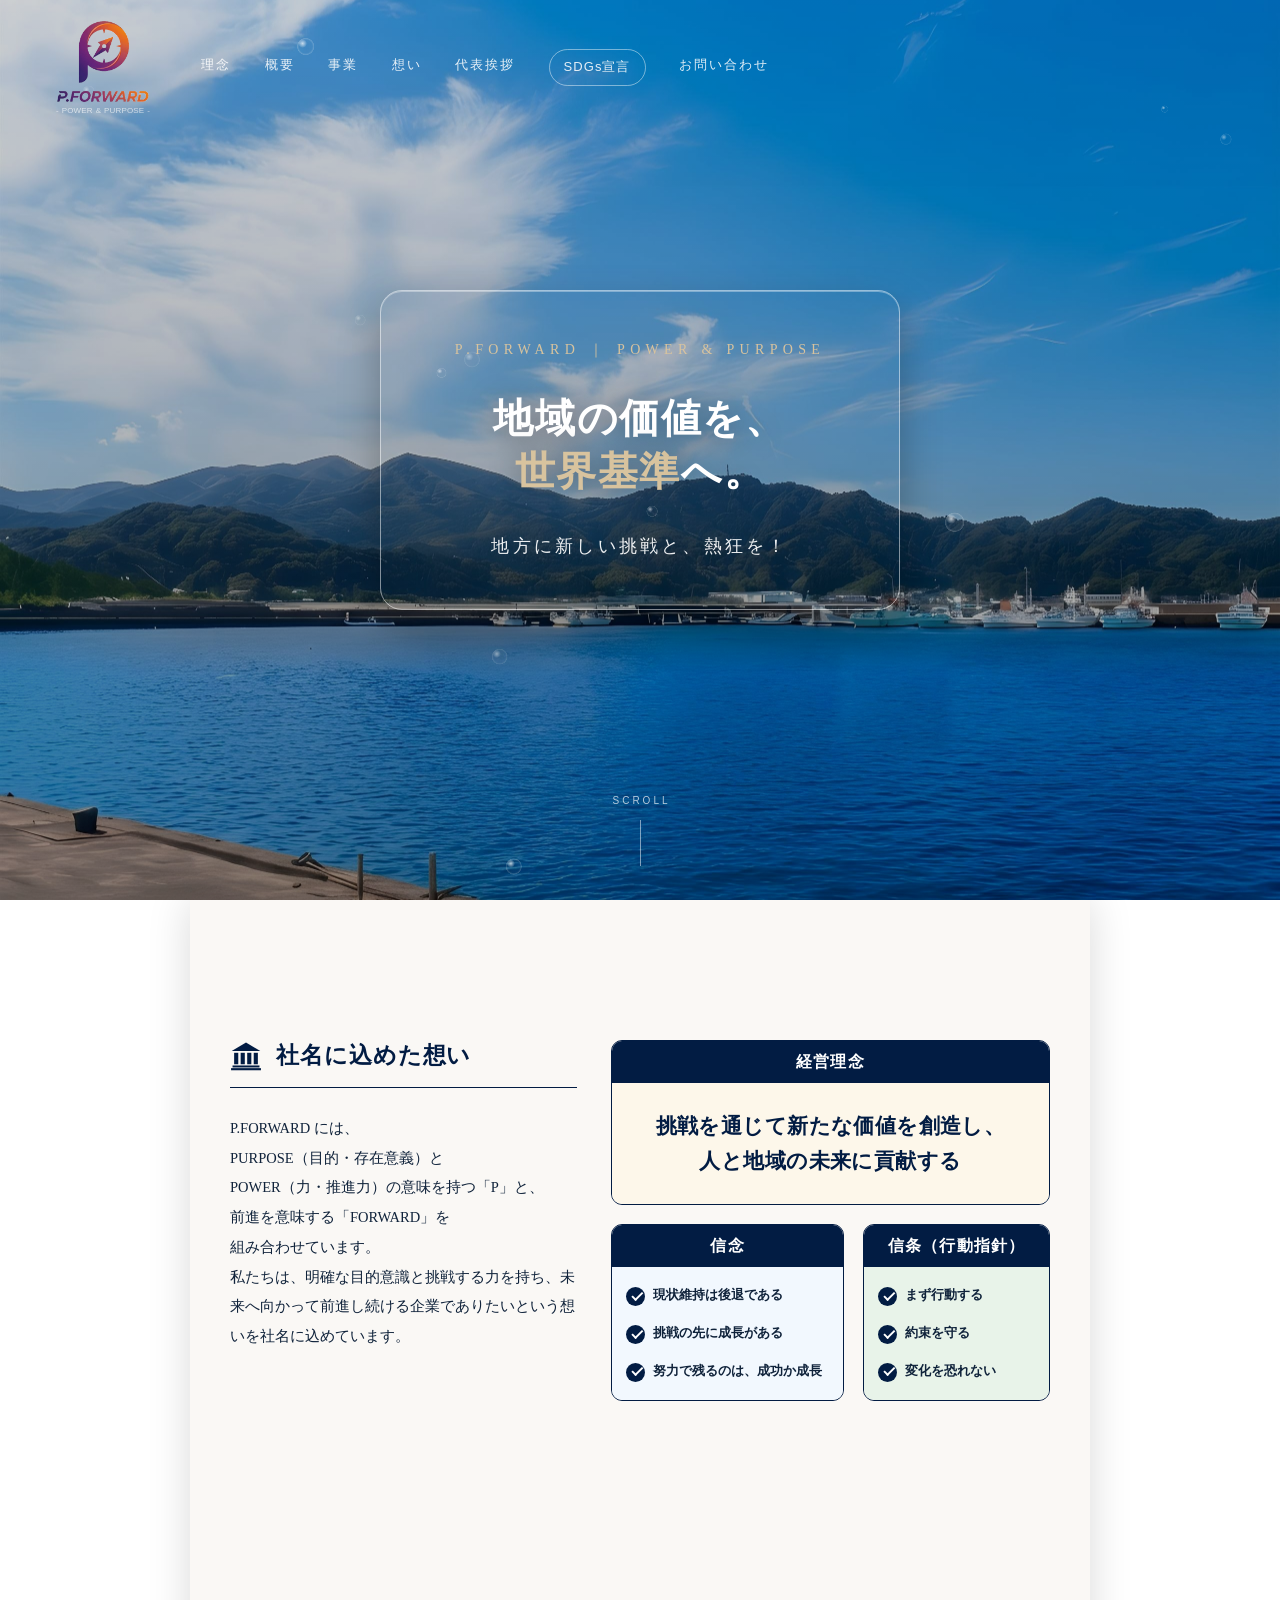
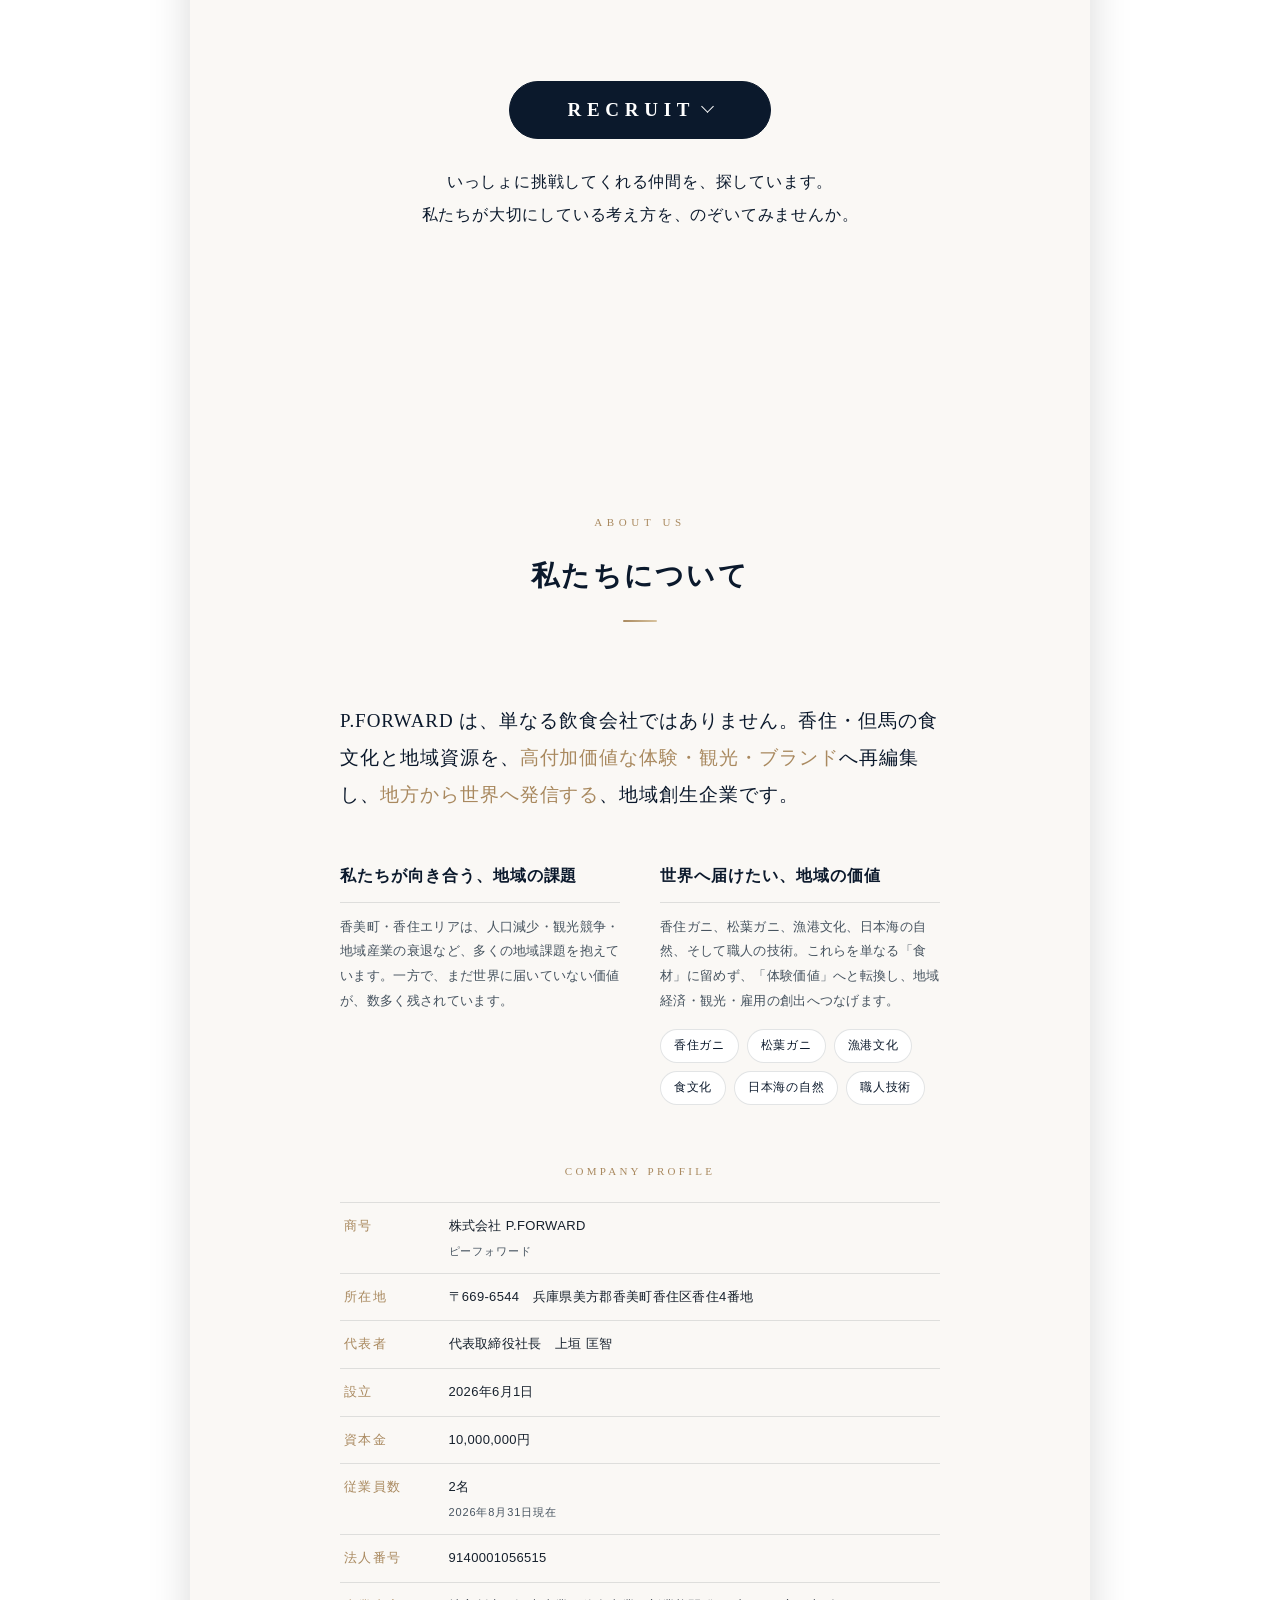
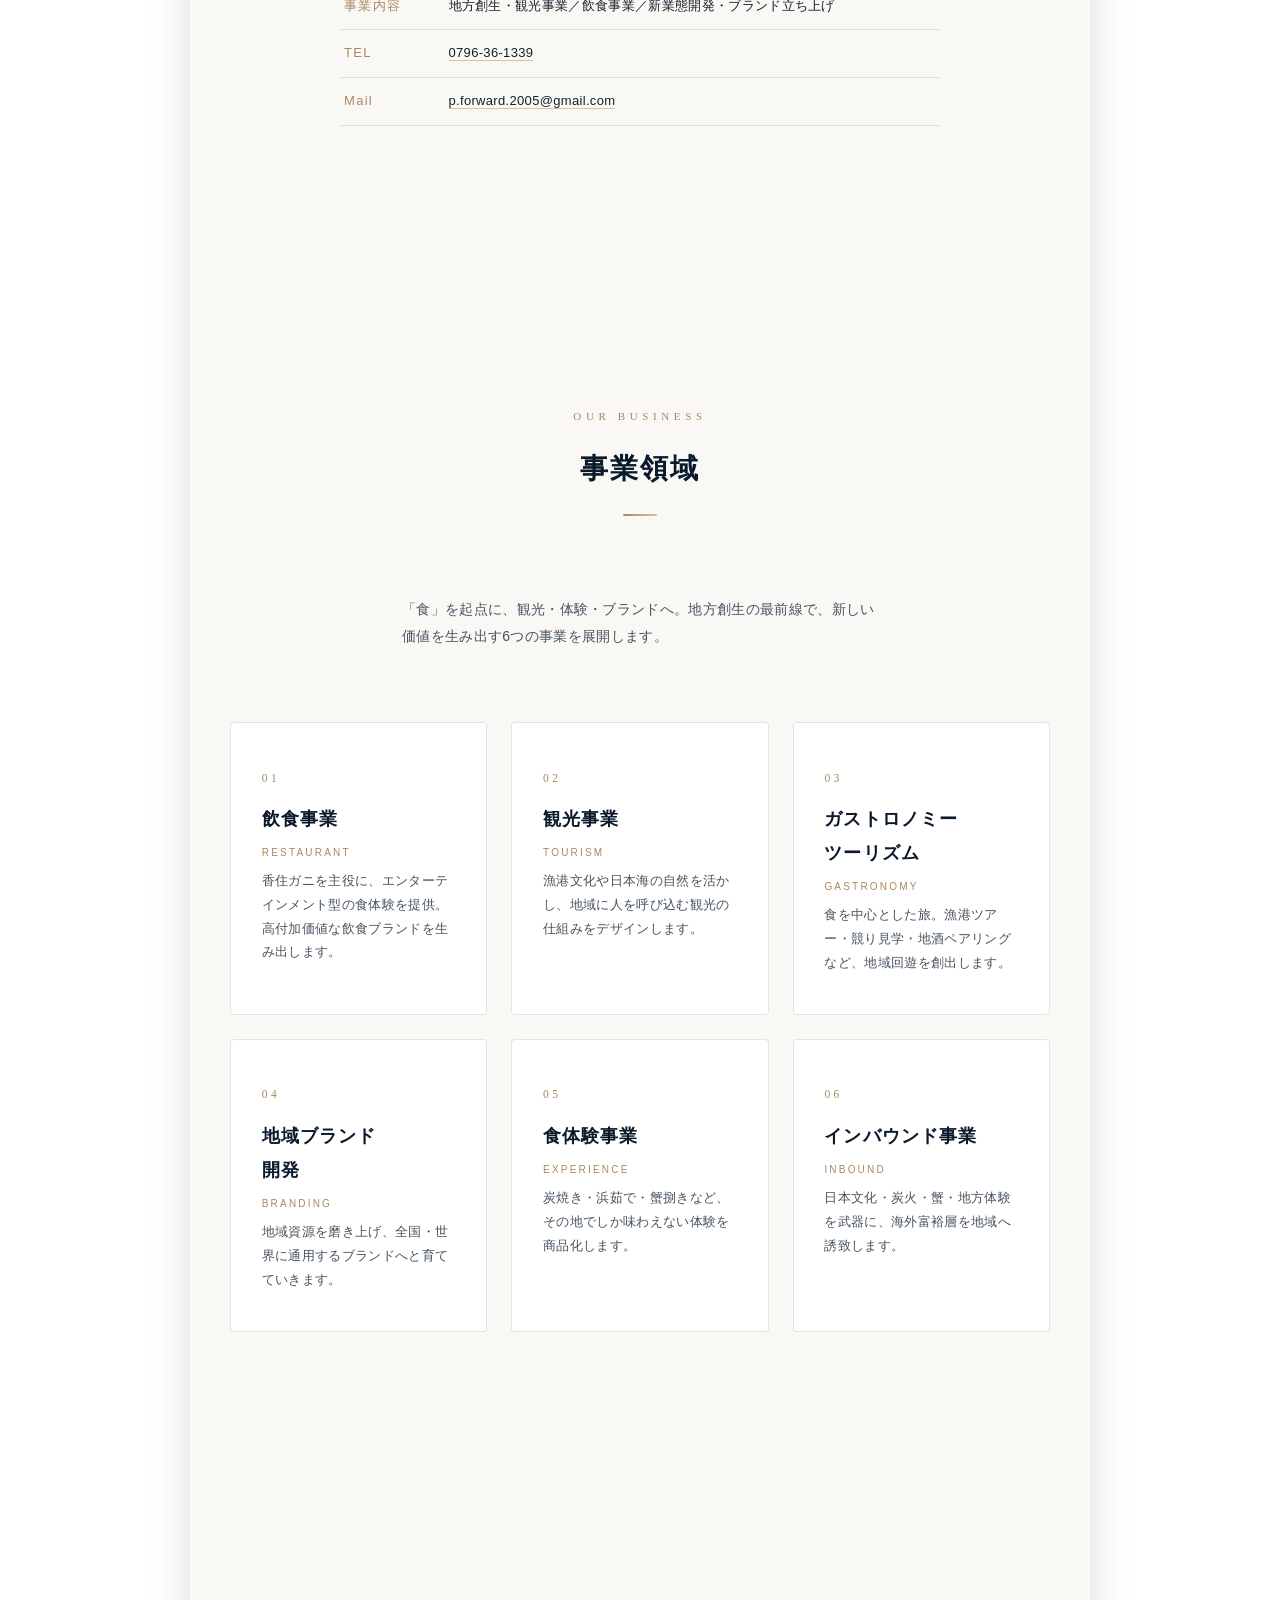
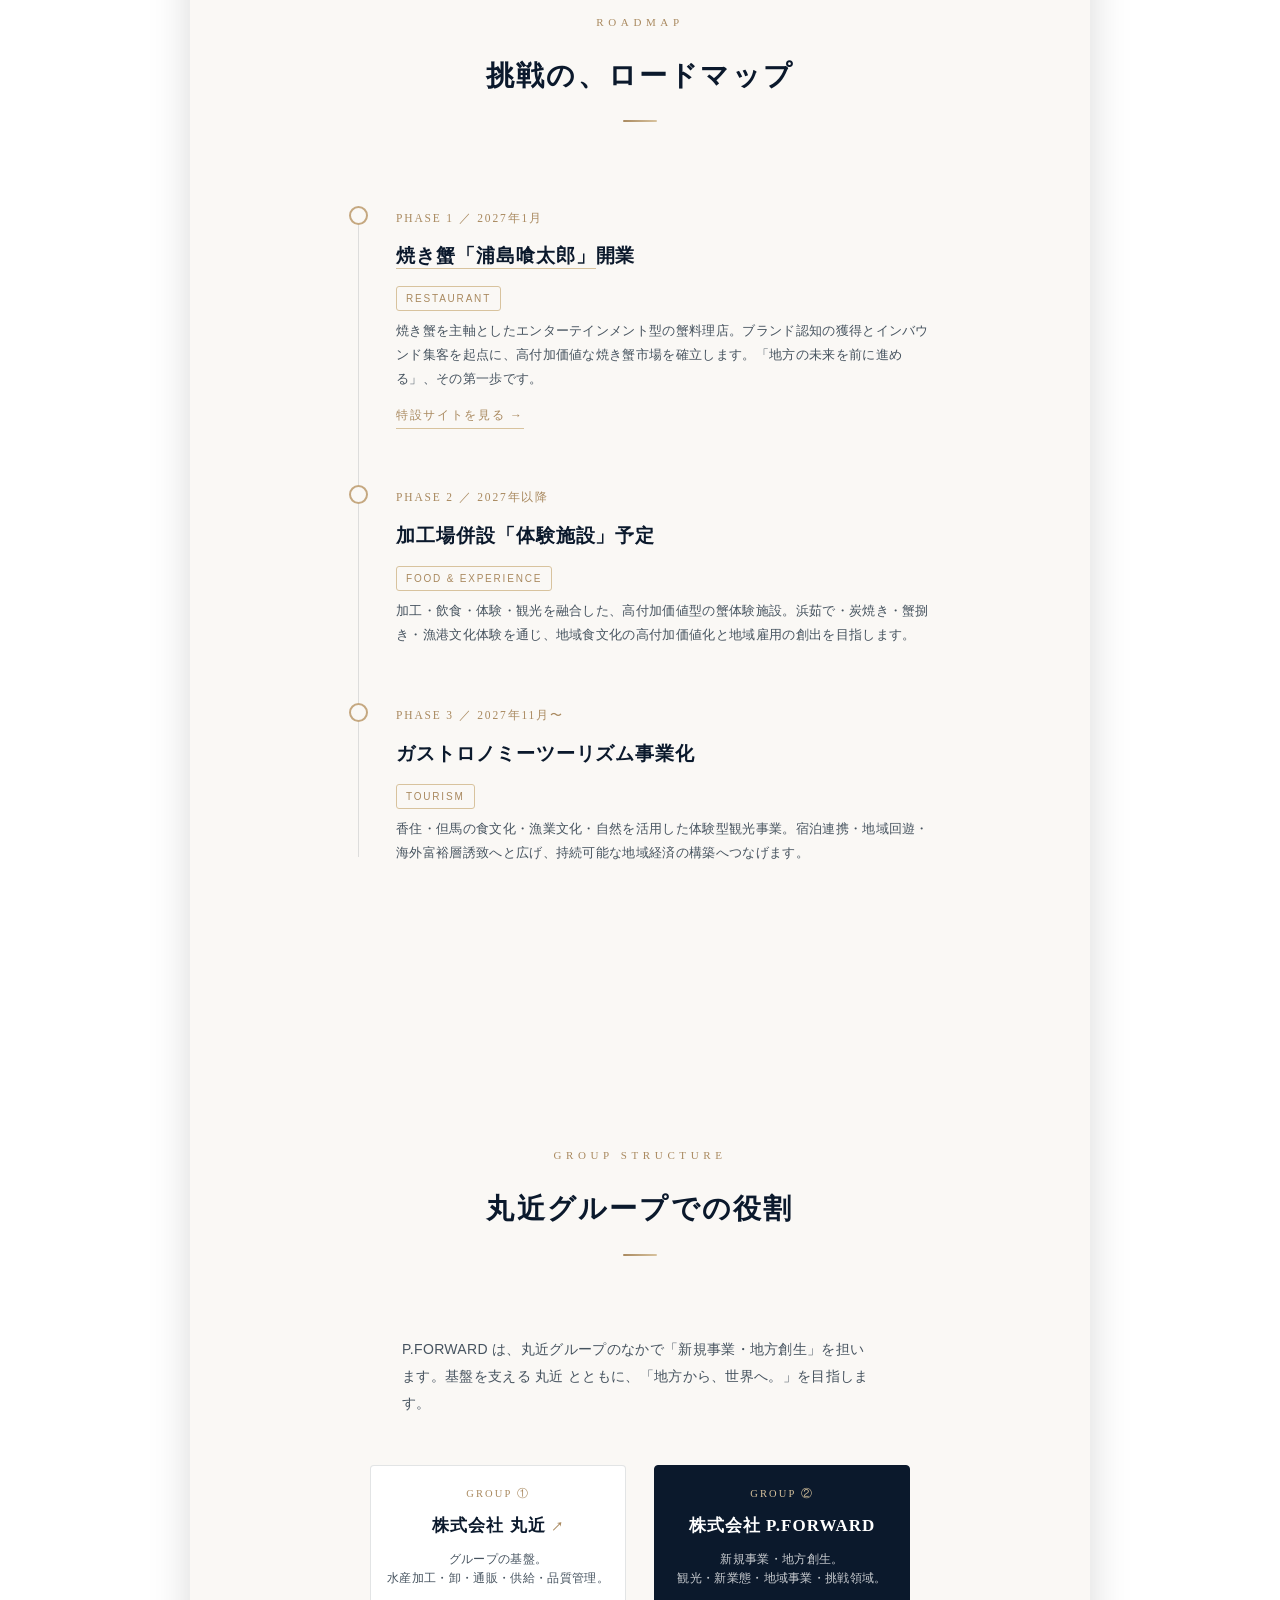
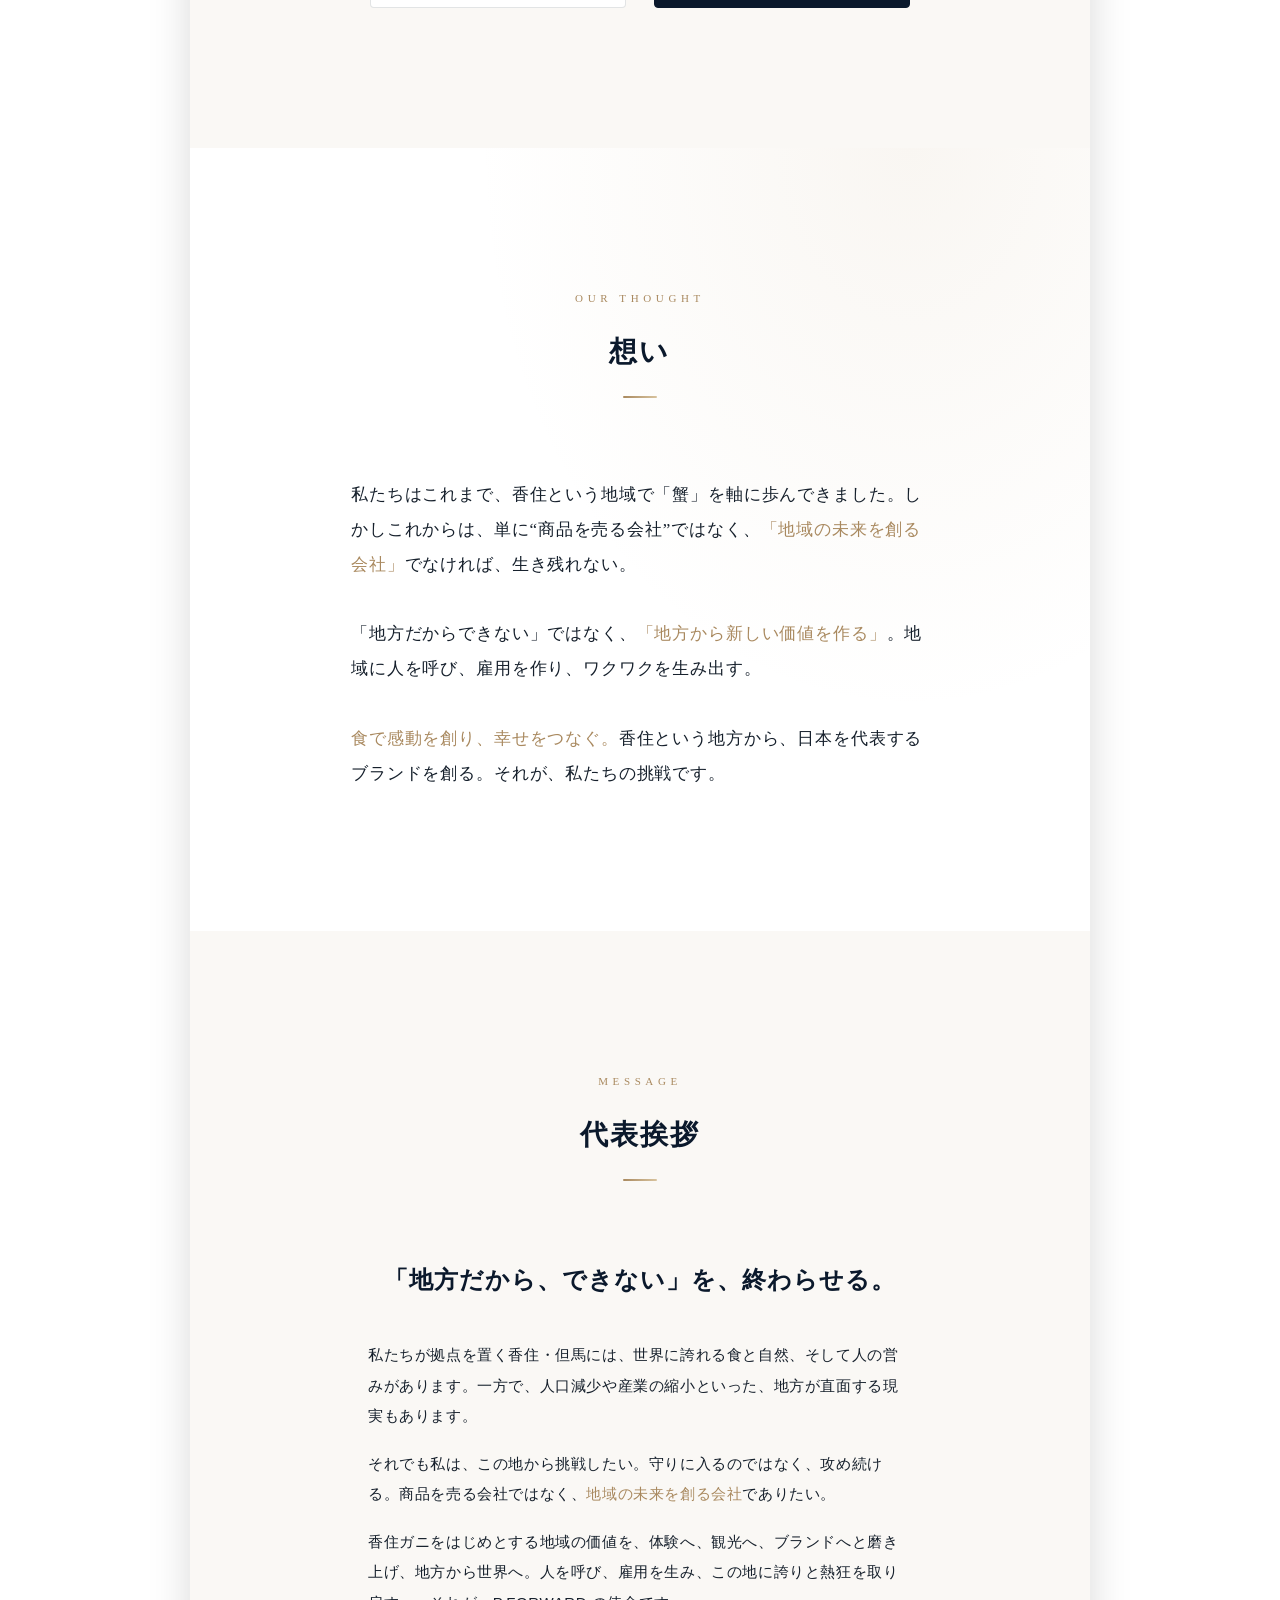
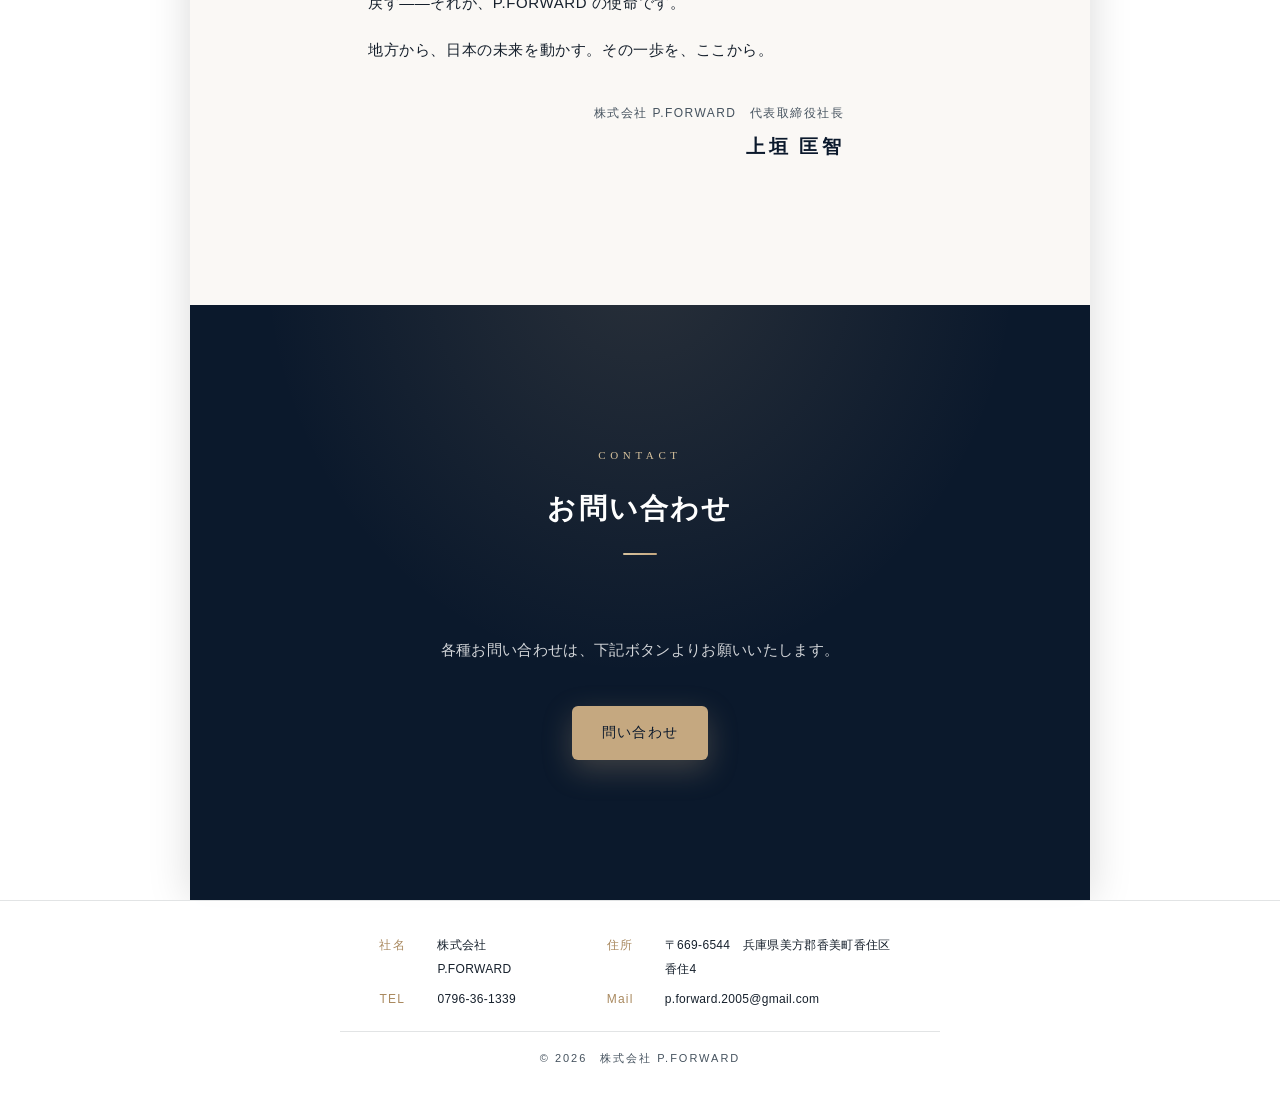
==== commit 9cf9053b: "浦島喰太郎: 開業日を2027年1月9日（土）に延期、電話番号を削除しメール窓口(order@mrck.jp)に - ku-taro.html: meta/OGP/JSON-LD/ヒーロー/店舗情報の" ====
--- a/index.html
+++ b/index.html
@@ -386,7 +386,7 @@
     <div class="timeline">
       <div class="phase reveal">
         <span class="dot"></span>
-        <span class="when">PHASE 1 ／ 2026年11月</span>
+        <span class="when">PHASE 1 ／ 2027年1月</span>
         <h4><a href="ku-taro.html">焼き蟹「浦島喰太郎」</a>開業</h4>
         <span class="tag-mini">RESTAURANT</span>
         <p>焼き蟹を主軸としたエンターテインメント型の蟹料理店。ブランド認知の獲得とインバウンド集客を起点に、高付加価値な焼き蟹市場を確立します。「地方の未来を前に進める」、その第一歩です。</p>
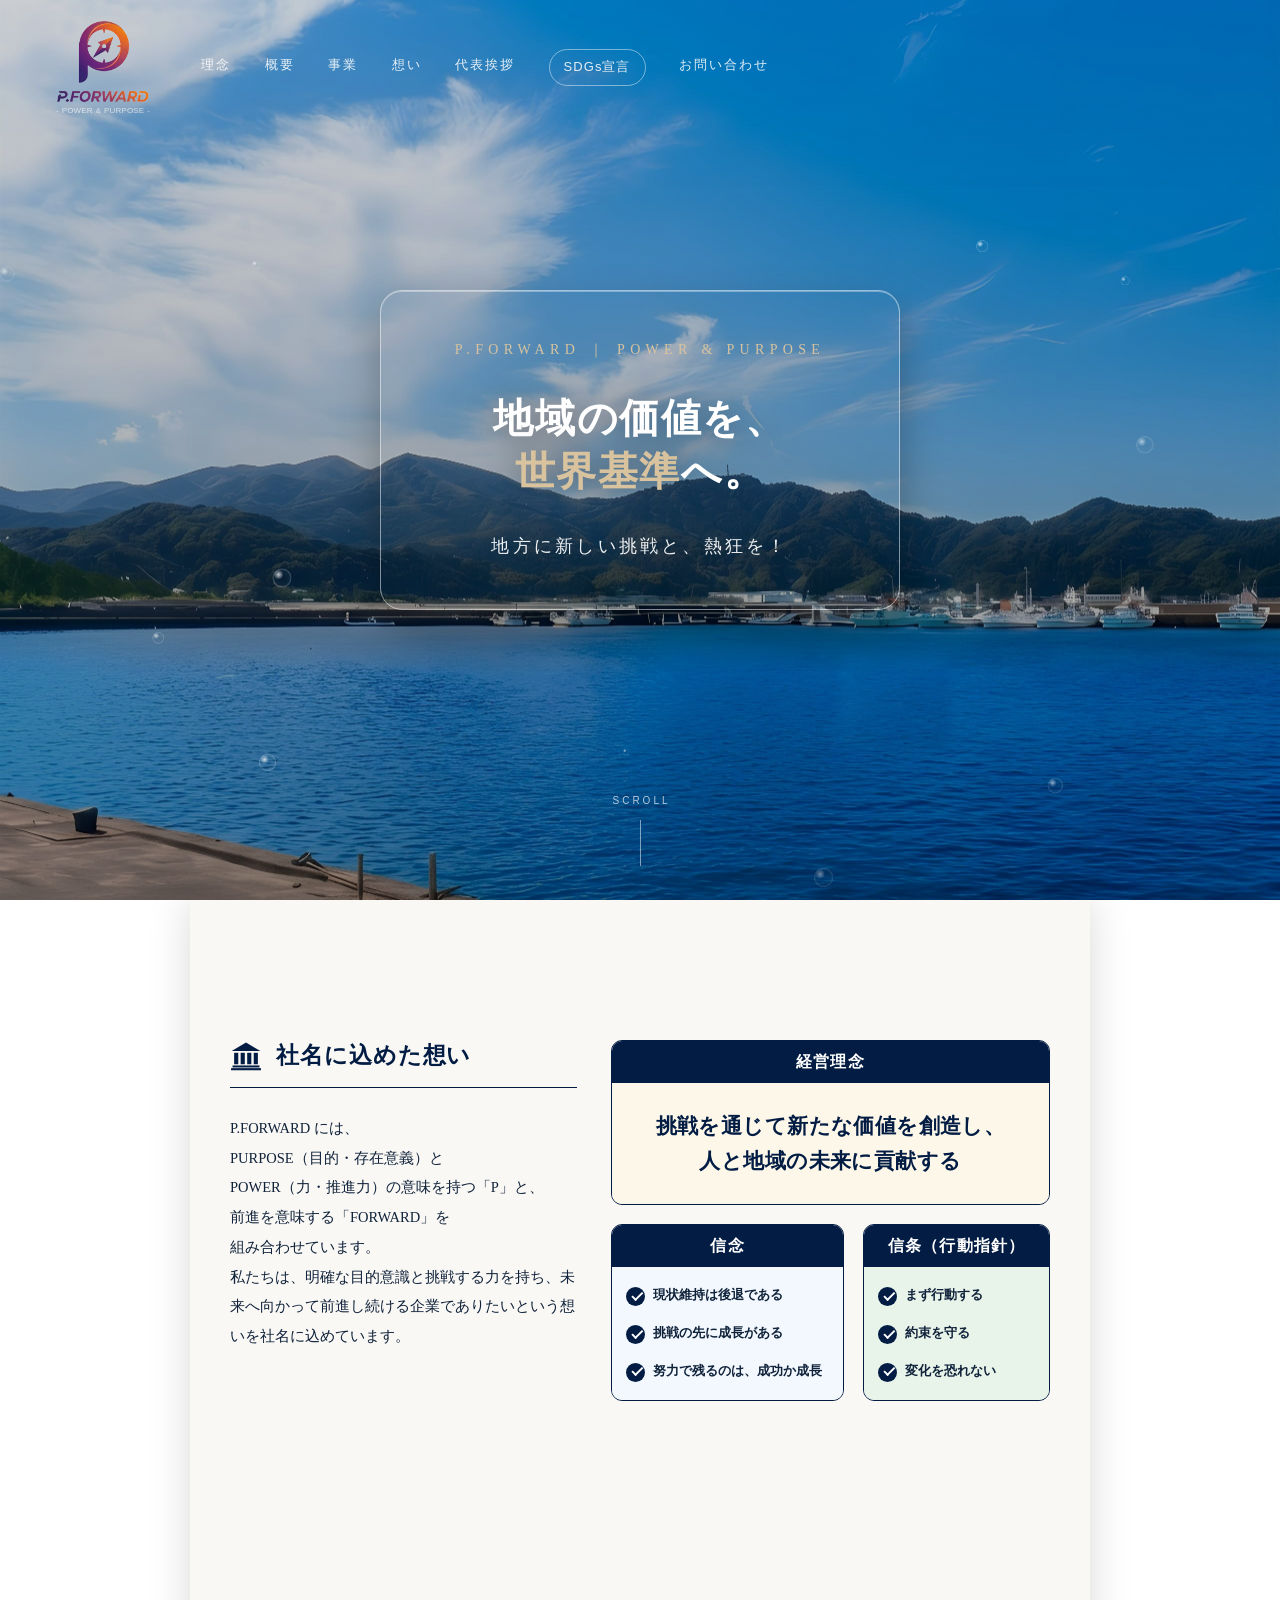
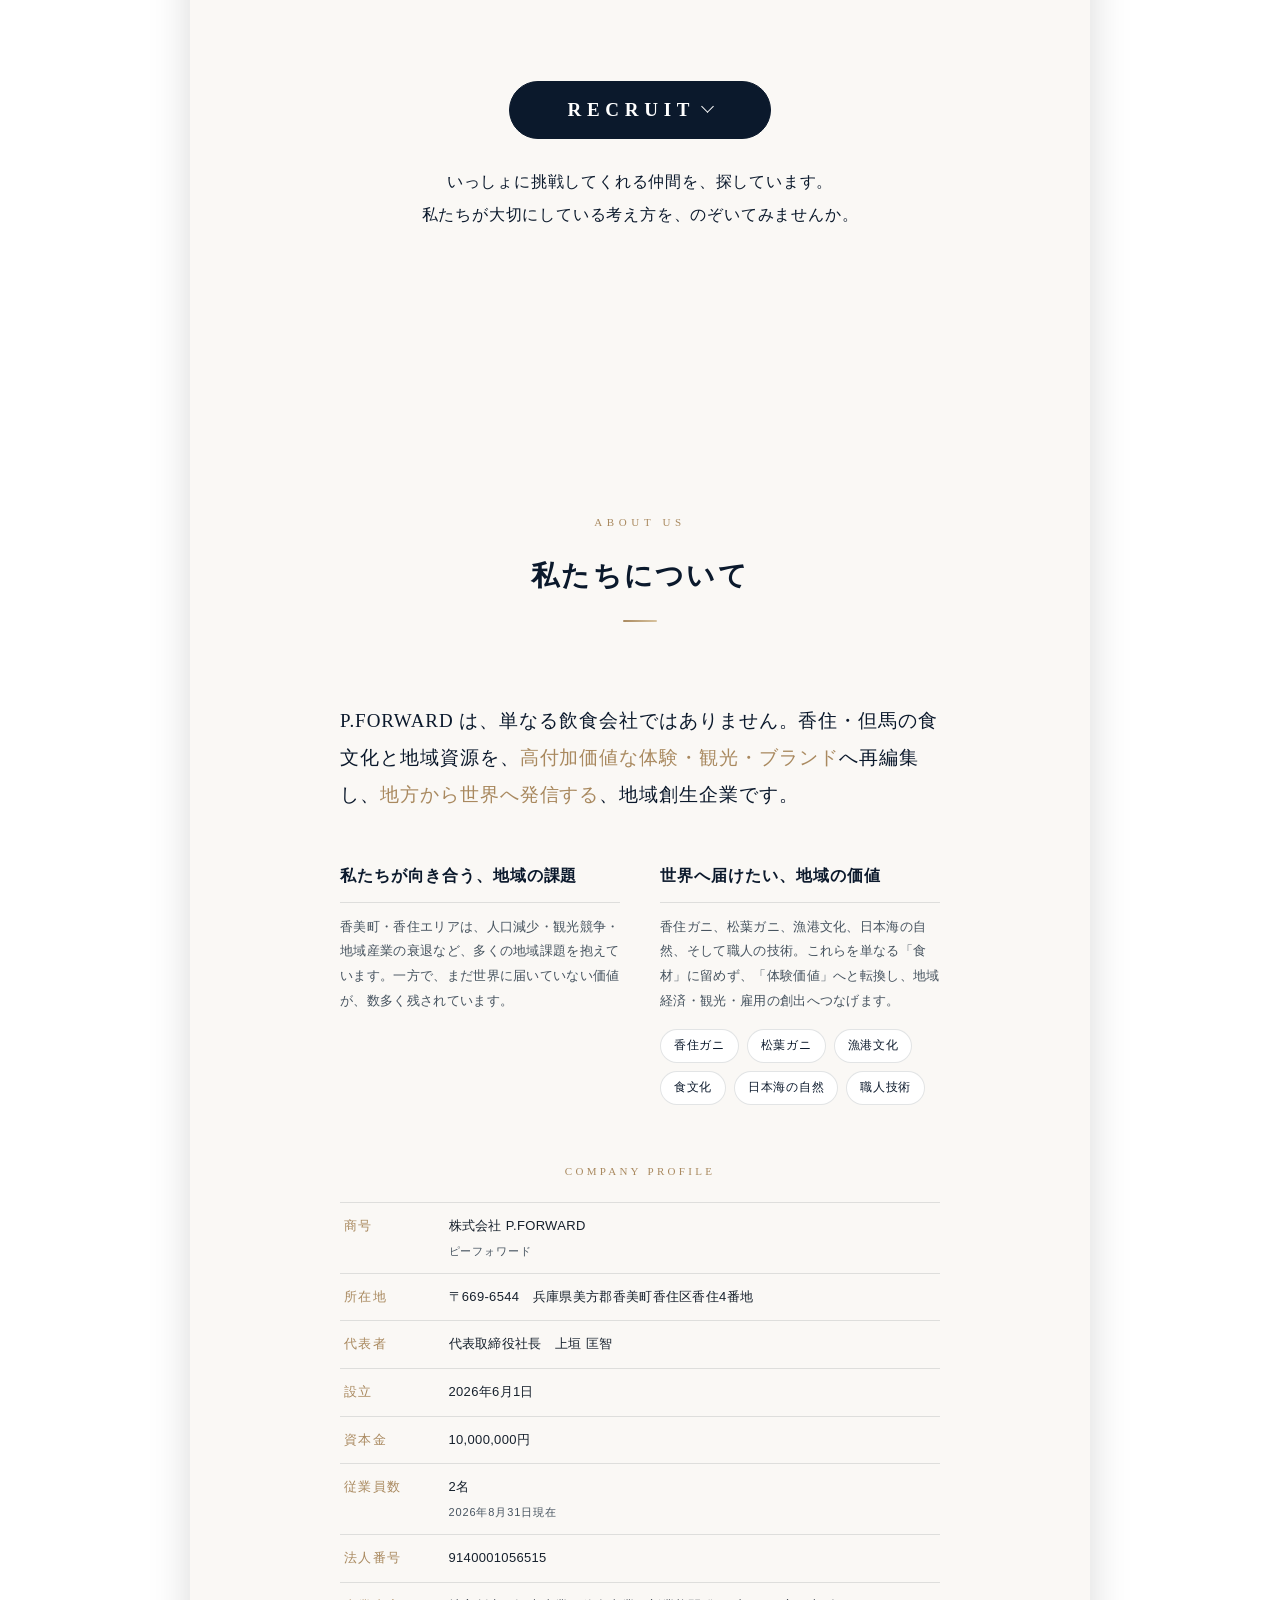
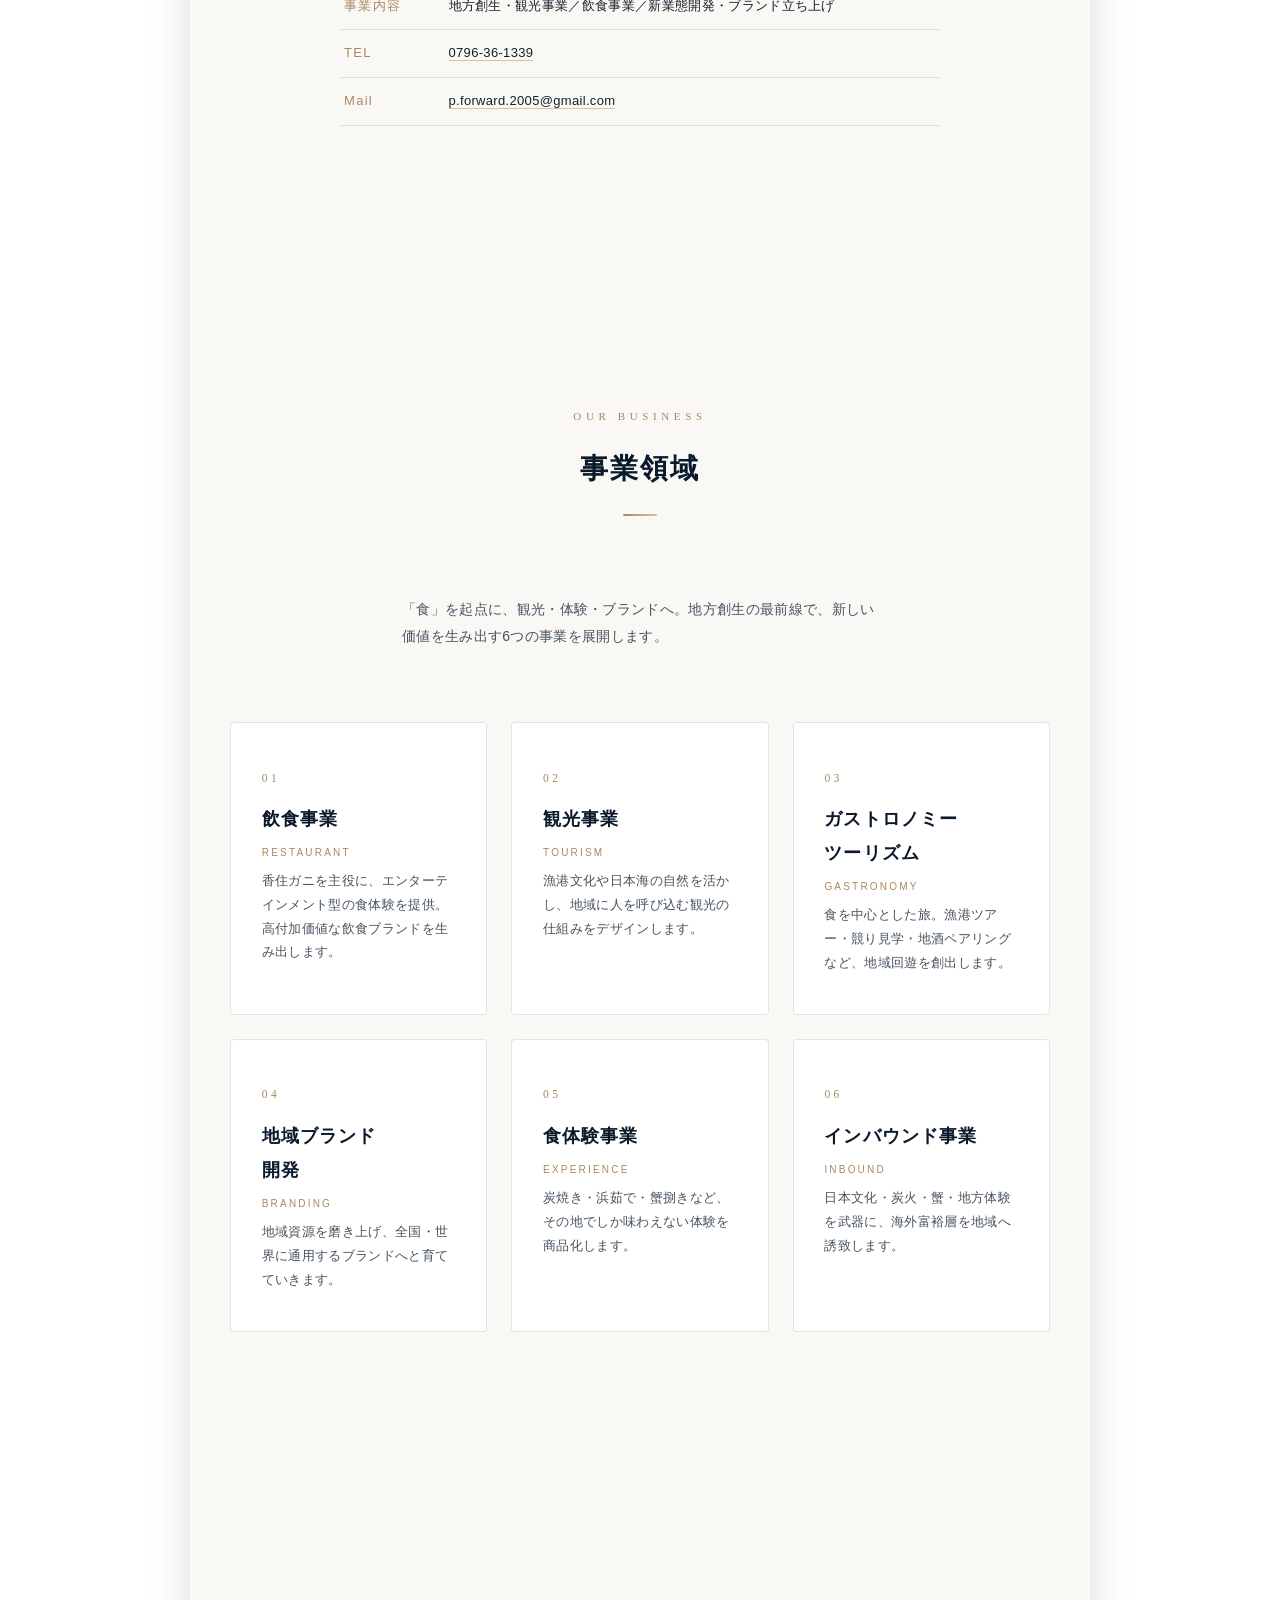
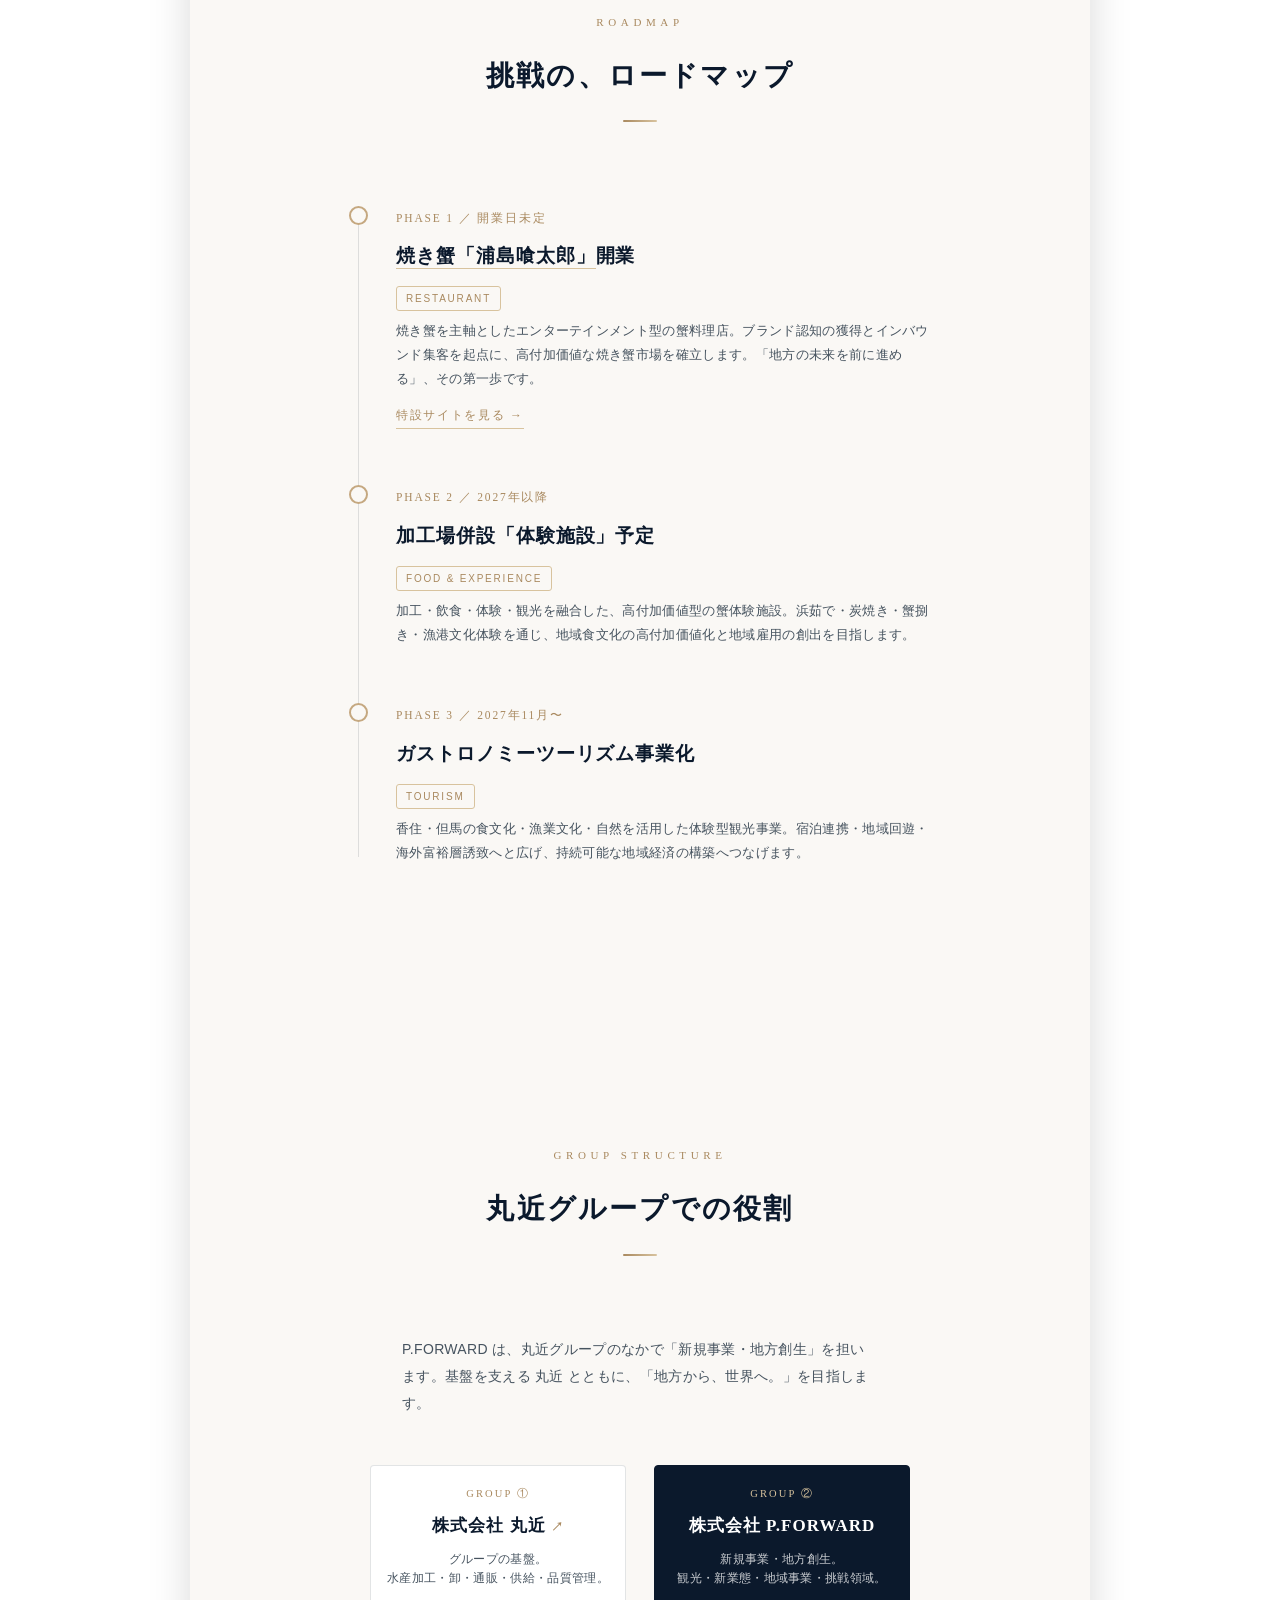
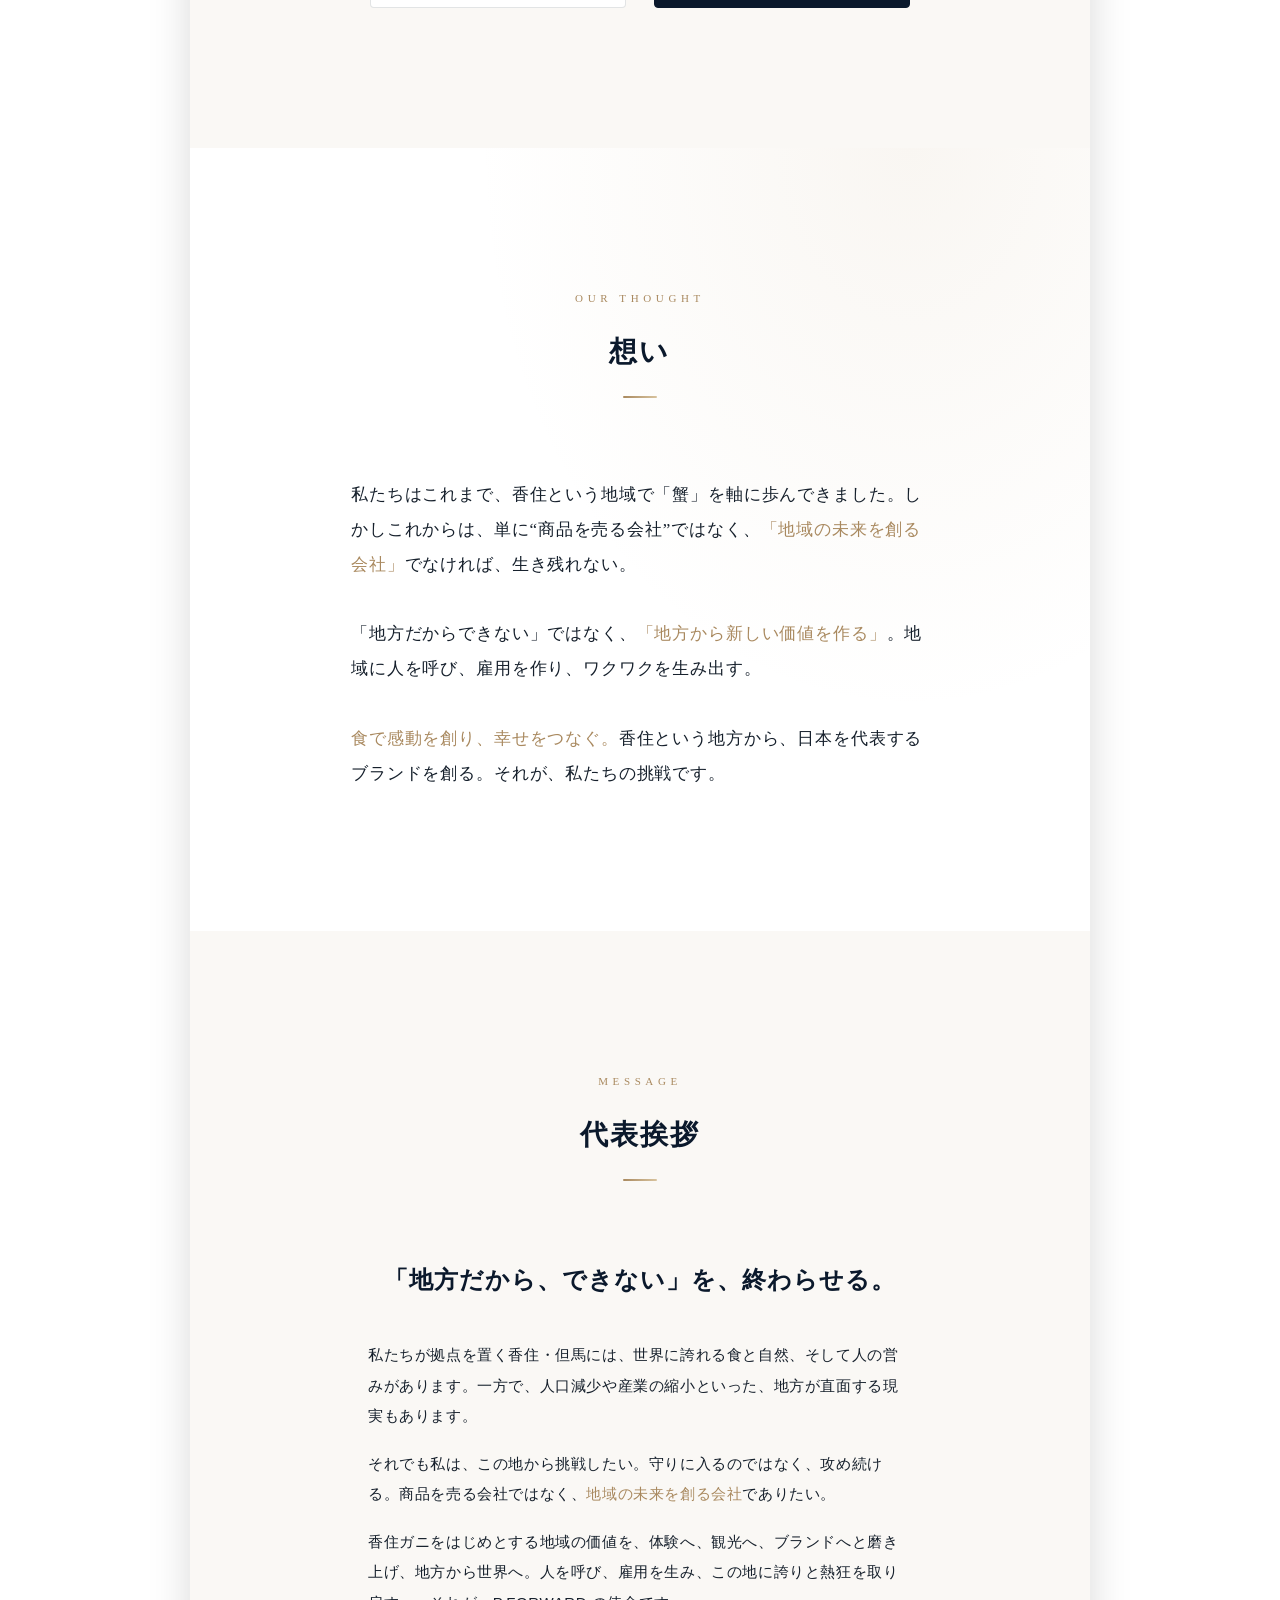
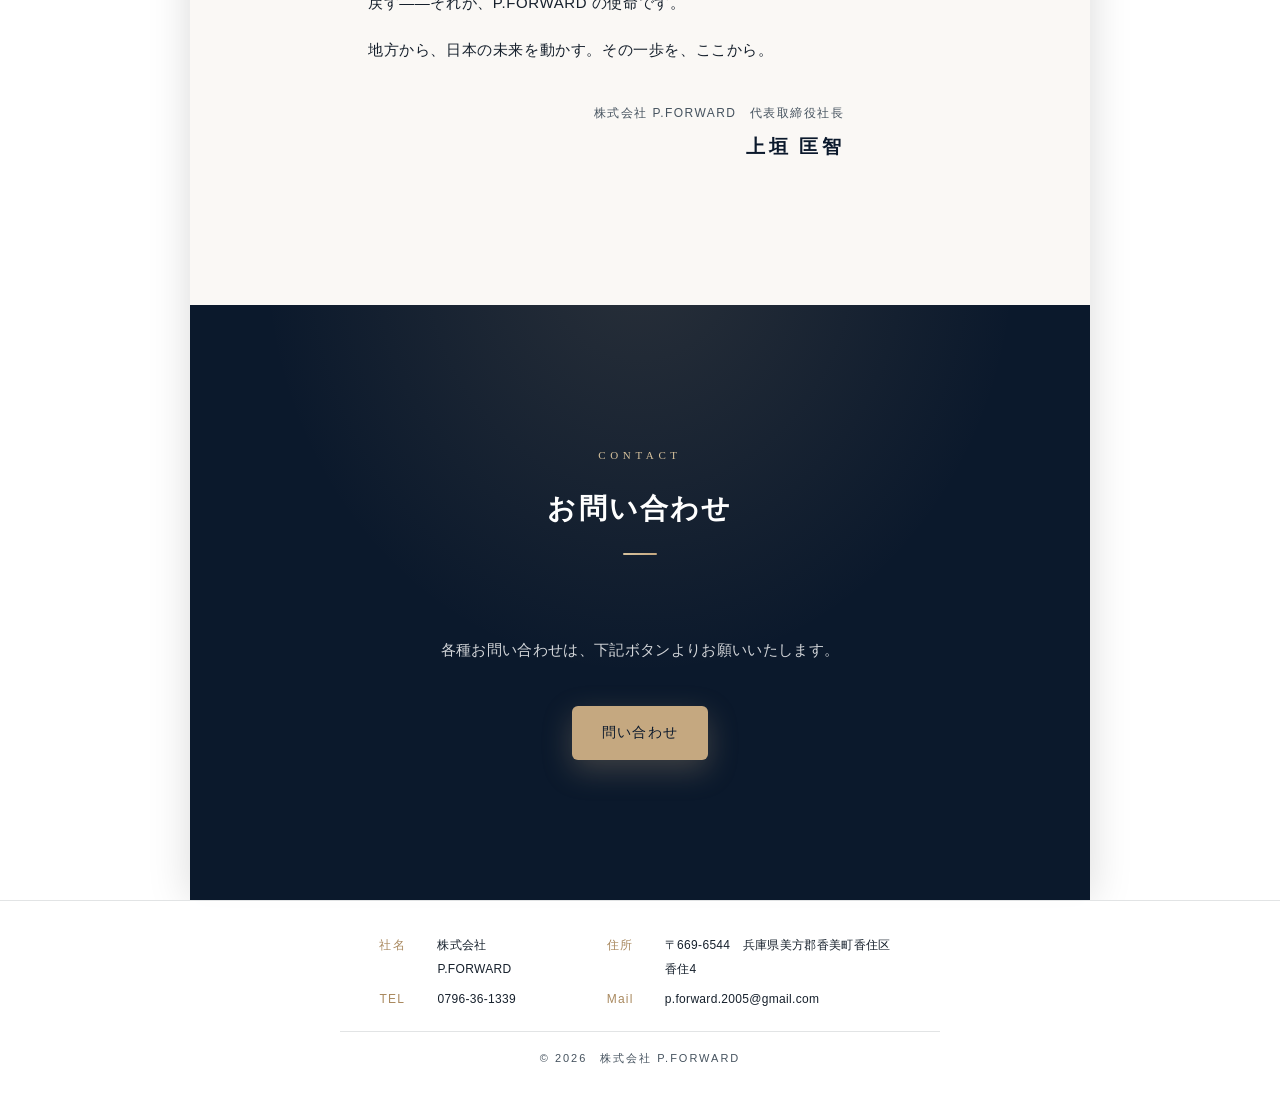
==== commit 17d80e74: "浦島喰太郎：開業日を「未定」に変更（1/23の表記をすべて差し替え） Co-Authored-By: Claude Opus 5.5 <noreply@anthropic.com>" ====
--- a/index.html
+++ b/index.html
@@ -386,7 +386,7 @@
     <div class="timeline">
       <div class="phase reveal">
         <span class="dot"></span>
-        <span class="when">PHASE 1 ／ 2027年1月</span>
+        <span class="when">PHASE 1 ／ 開業日未定</span>
         <h4><a href="ku-taro.html">焼き蟹「浦島喰太郎」</a>開業</h4>
         <span class="tag-mini">RESTAURANT</span>
         <p>焼き蟹を主軸としたエンターテインメント型の蟹料理店。ブランド認知の獲得とインバウンド集客を起点に、高付加価値な焼き蟹市場を確立します。「地方の未来を前に進める」、その第一歩です。</p>
